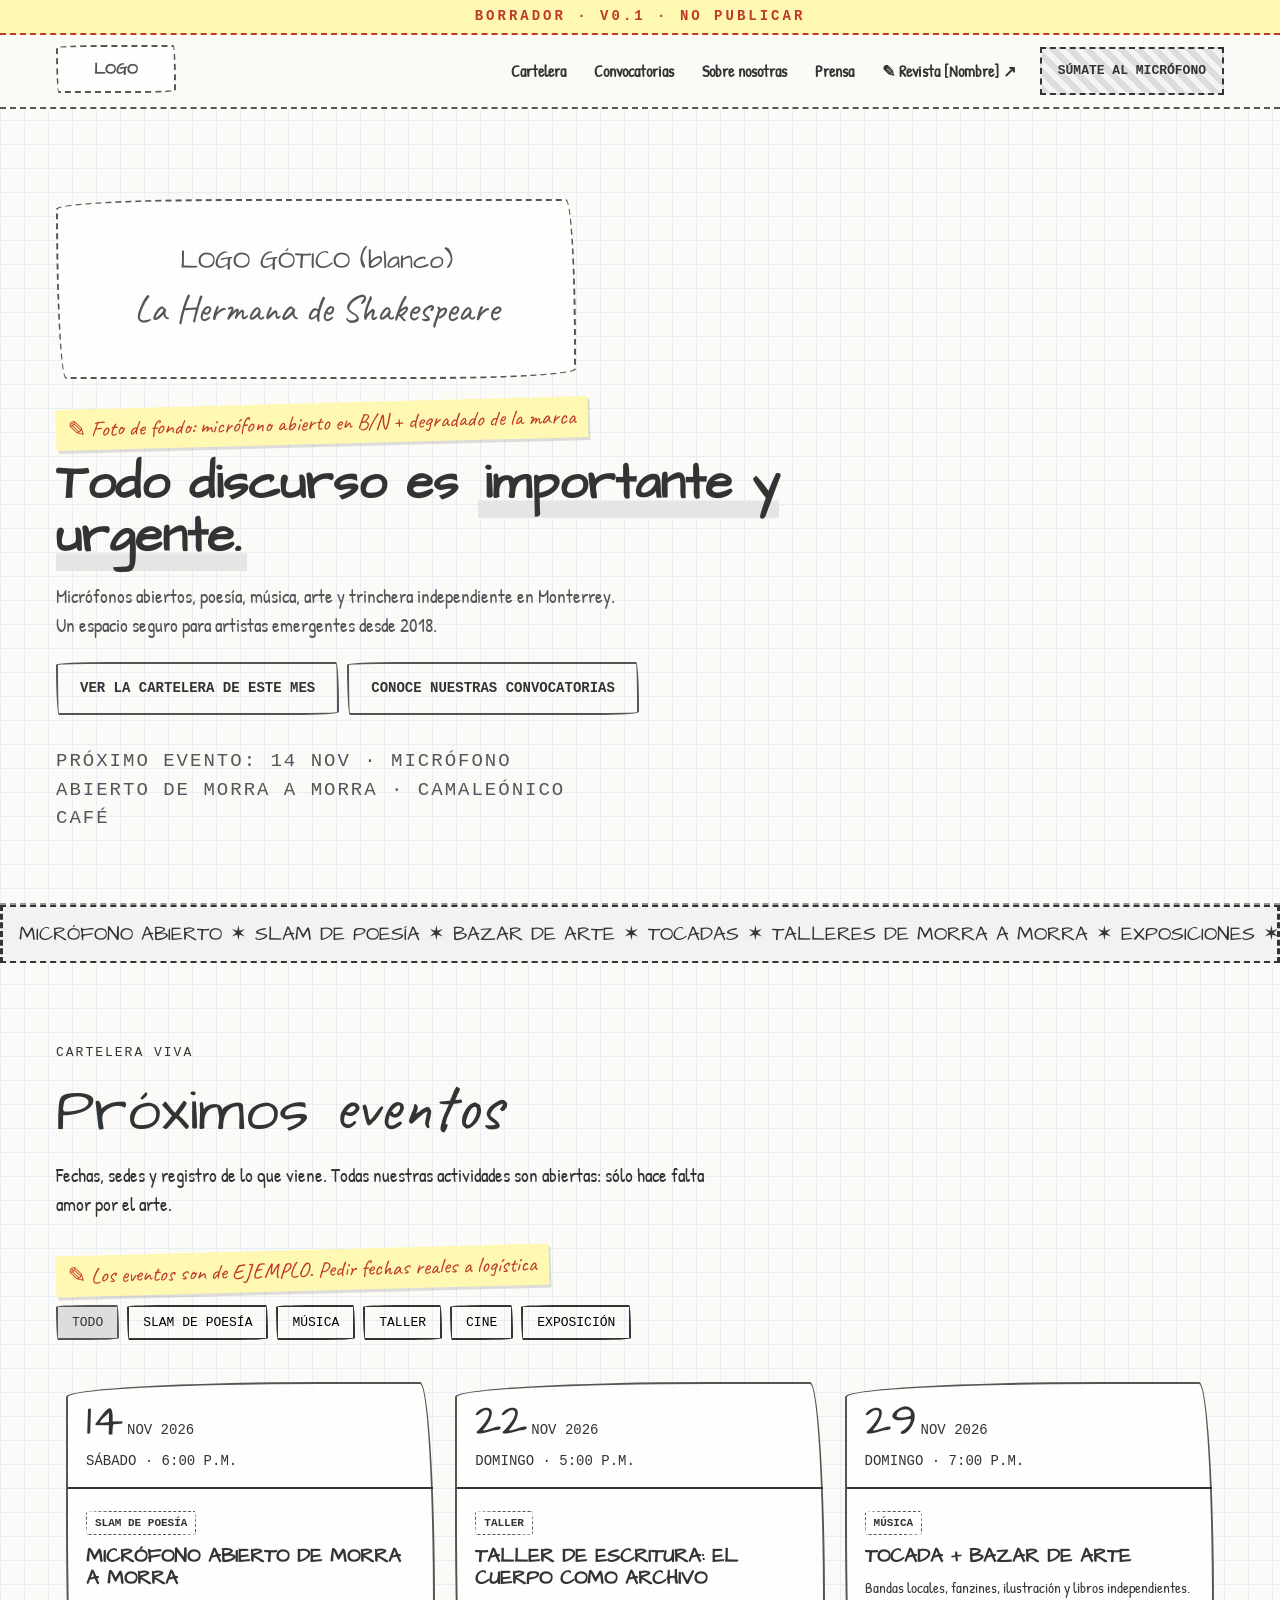
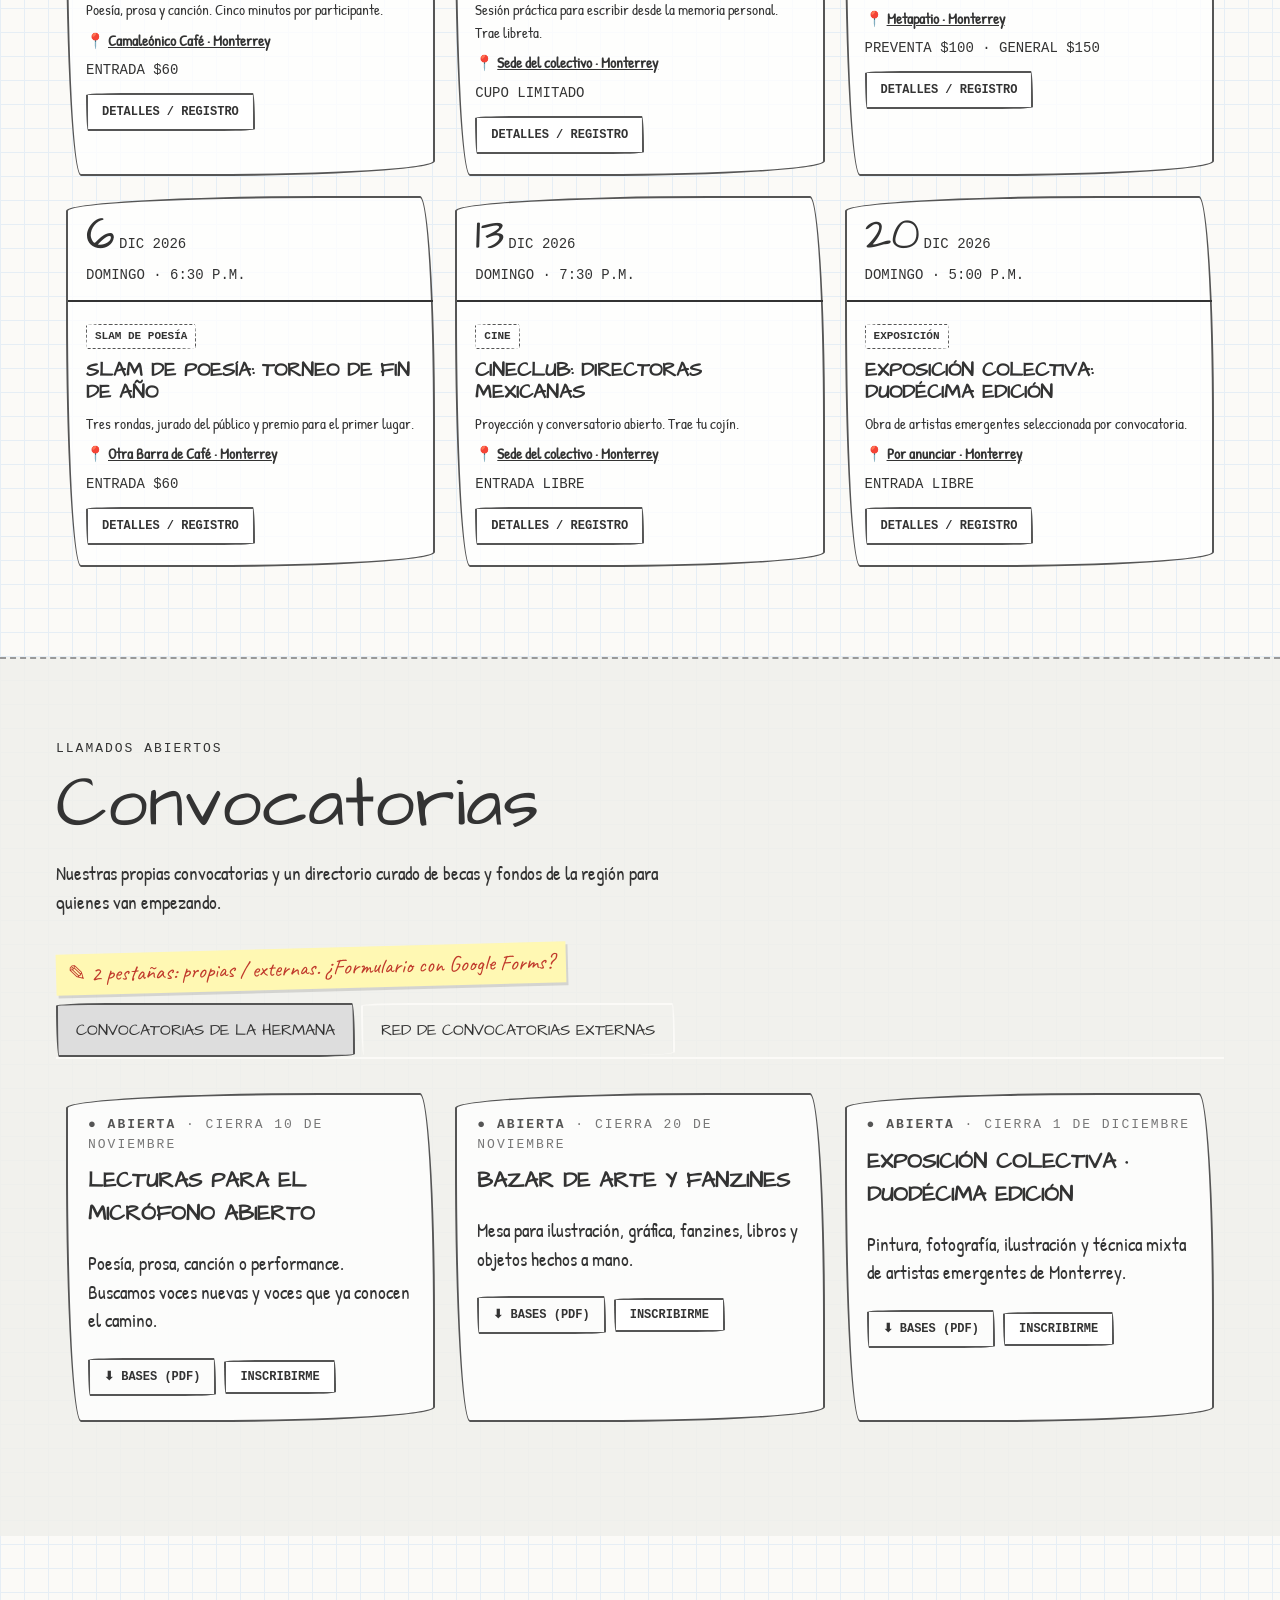
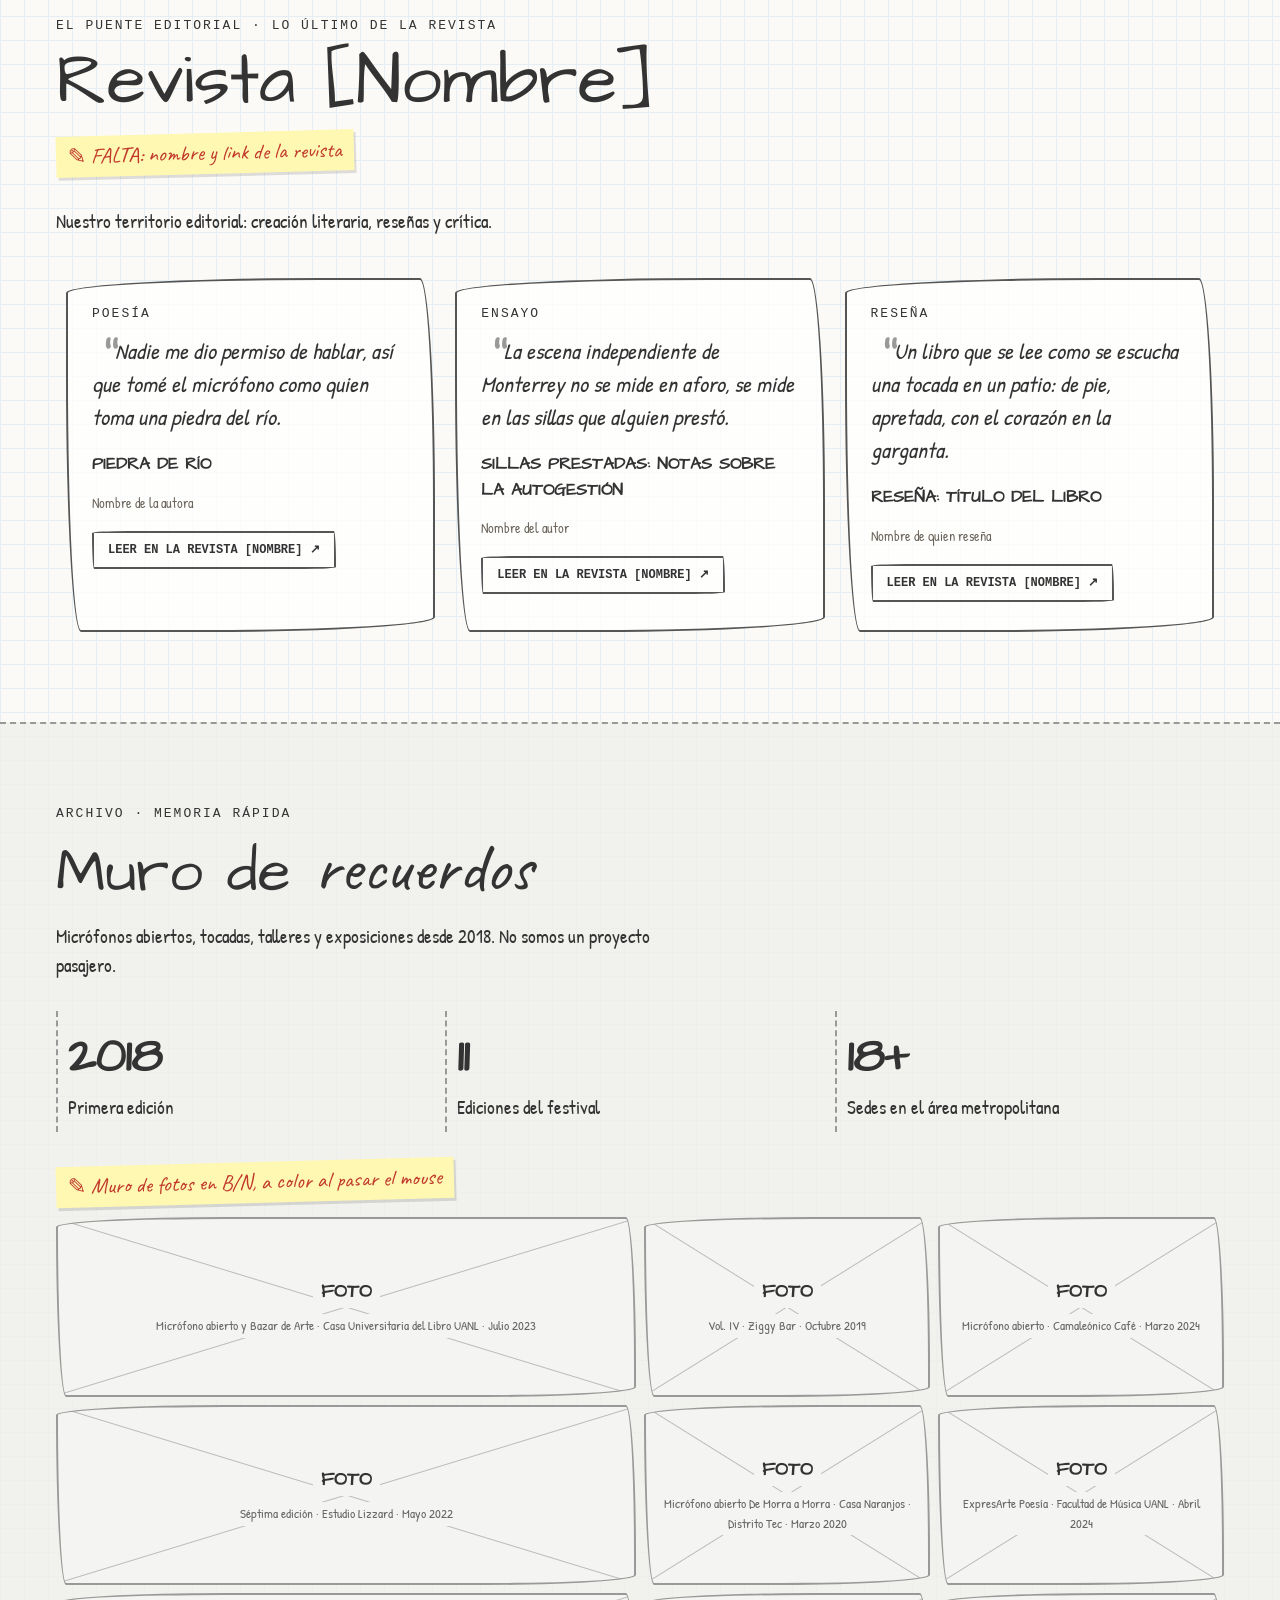
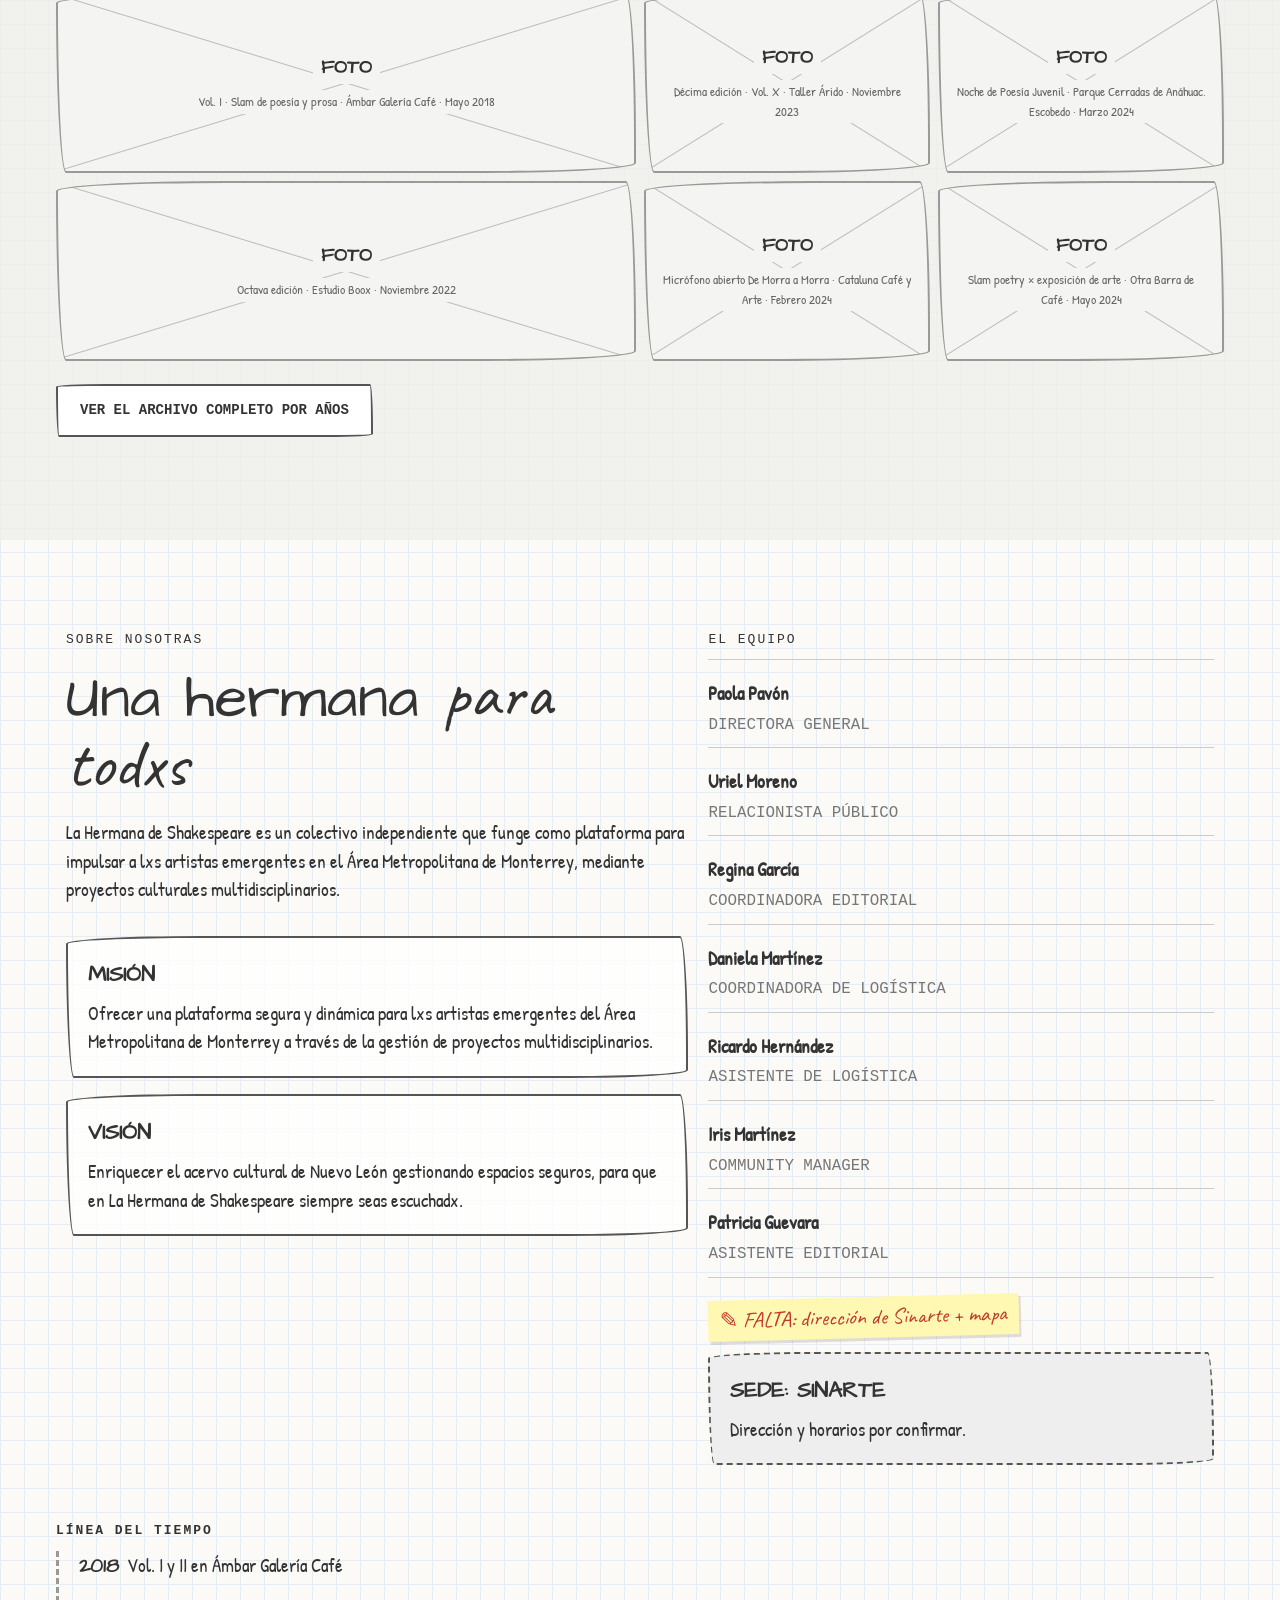
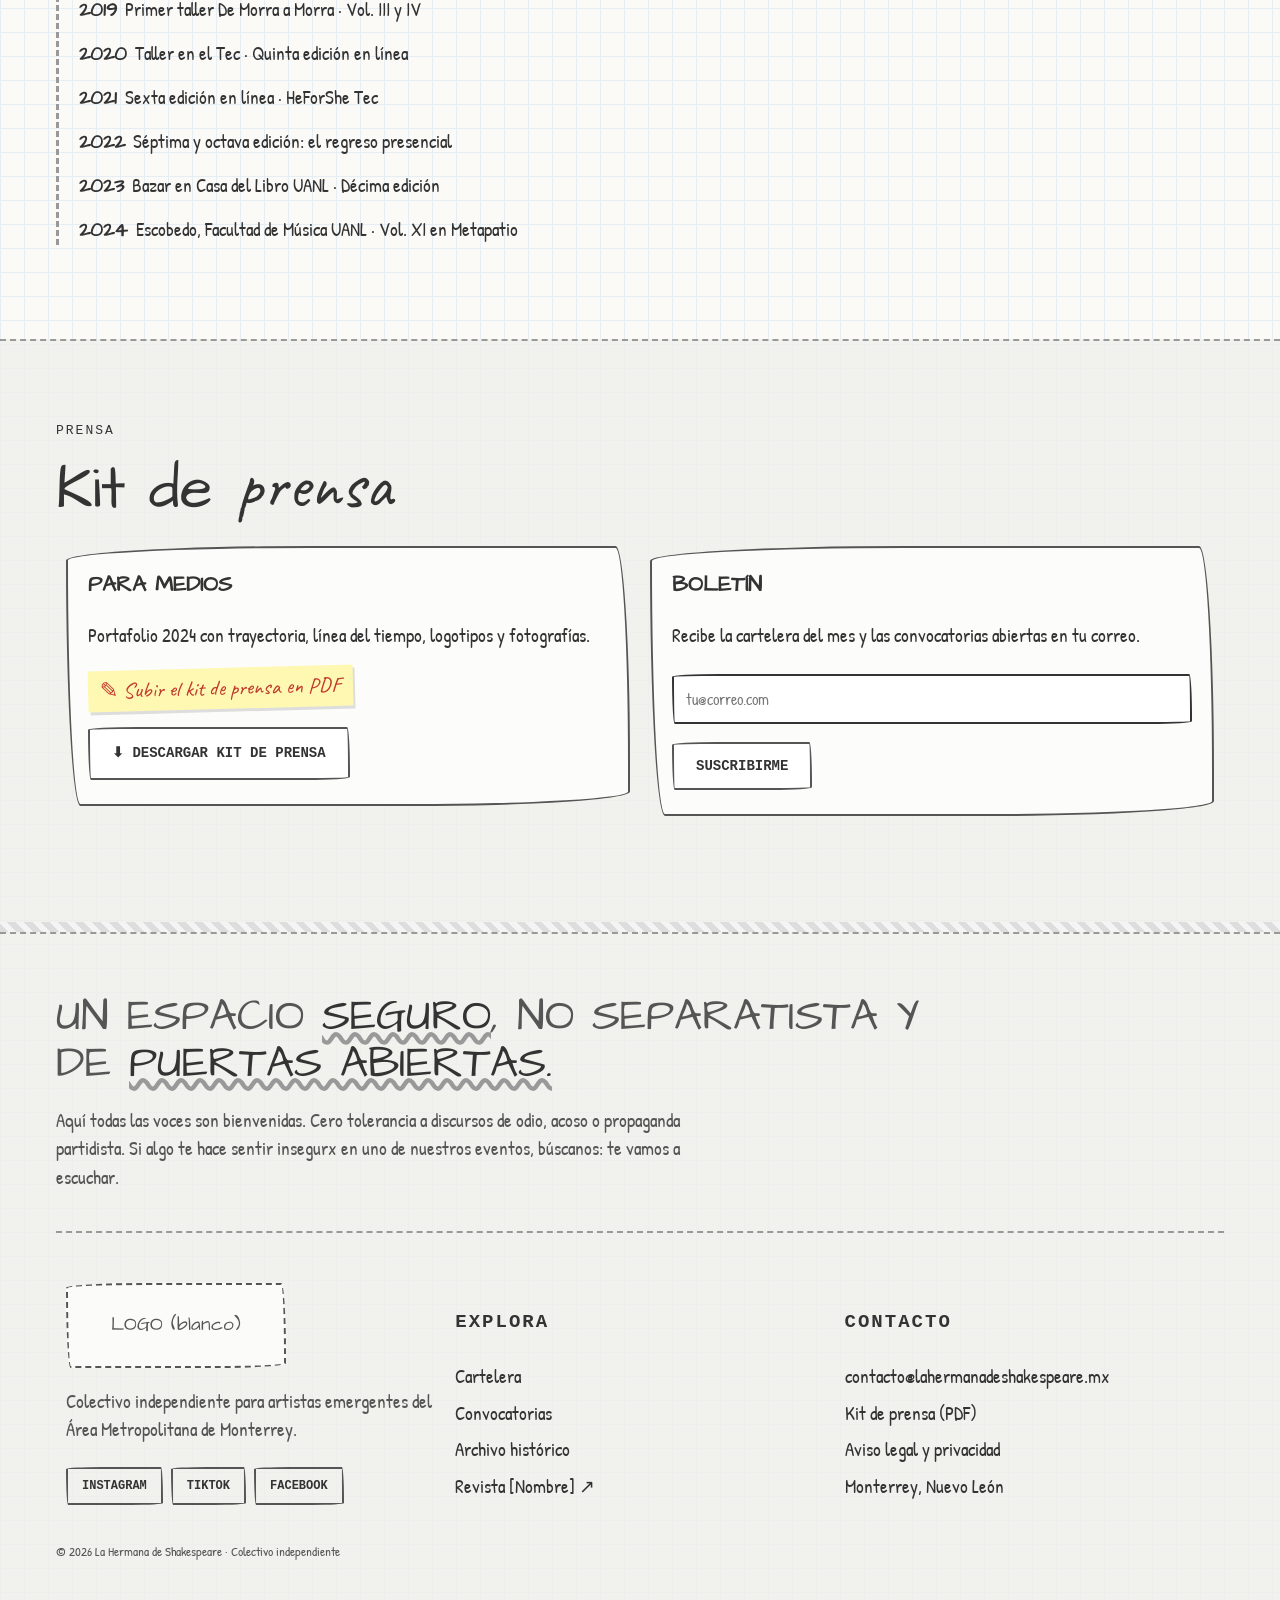
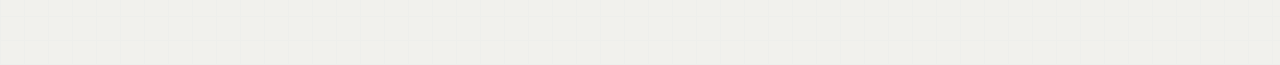
==== index.html @ ea5c34c9 "Agrega versión borrador del sitio Misma estructura que lhds-2 con aspecto de boceto: letra a mano, c" ====
<!DOCTYPE html>
<html lang="es">
<head>
<meta charset="UTF-8">
<meta name="viewport" content="width=device-width, initial-scale=1">
<title>La Hermana de Shakespeare · Colectivo independiente en Monterrey</title>
<meta name="description" content="Colectivo independiente que impulsa a artistas emergentes del Área Metropolitana de Monterrey desde 2018.">
<link rel="icon" href="img/favicon.svg" type="image/svg+xml">
<link rel="preconnect" href="https://fonts.googleapis.com">
<link rel="preconnect" href="https://fonts.gstatic.com" crossorigin>
<link href="https://fonts.googleapis.com/css2?family=Architects+Daughter&family=Caveat:wght@500;700&family=Patrick+Hand&display=swap" rel="stylesheet">
<link rel="stylesheet" href="css/borrador.css">
</head>
<body>
<div class="sello-borrador">BORRADOR · v0.1 · no publicar</div>

<!-- Menú (W3Schools How To: Responsive Top Navigation) -->
<div class="topnav" id="myTopnav">
  <div class="contenedor">
    <a href="index.html" class="logo"><div class="logo-box nav">LOGO</div></a>
    <div class="derecha">
      <a href="#cartelera">Cartelera</a>
      <a href="#convocatorias">Convocatorias</a>
      <a href="#nosotras">Sobre nosotras</a>
      <a href="#prensa">Prensa</a>
      <a href="https://revista.example.com" target="_blank" title="Abre el sitio de la revista">&#9998; Revista [Nombre] &#8599;</a>
      <a href="#convocatorias" class="cta degradado">Súmate al micrófono</a>
    </div>
    <a href="javascript:void(0);" class="icon" onclick="abrirMenu()">&#9776; Menú</a>
  </div>
</div>

<!-- Portada (W3Schools How To: Hero Image) -->
<div class="hero-image">
  <div class="contenedor">
    <div class="logo-box grande">LOGO GÓTICO (blanco)<br><span>La Hermana de Shakespeare</span></div>
    <div class="nota">Foto de fondo: micrófono abierto en B/N + degradado de la marca</div>
    <h1>Todo discurso es <span>importante y urgente.</span></h1>
    <p>Micrófonos abiertos, poesía, música, arte y trinchera independiente en Monterrey. Un espacio seguro para artistas emergentes desde 2018.</p>
    <a href="#cartelera" class="boton boton-claro">Ver la cartelera de este mes</a>
    <a href="#convocatorias" class="boton boton-borde">Conoce nuestras convocatorias</a>
    <p class="etiqueta" style="margin-top:28px;color:#ffd23f">Próximo evento: 14 nov · Micrófono abierto De Morra a Morra · Camaleónico Café</p>
  </div>
</div>
<div class="cinta"><span>Micrófono abierto ✶ Slam de poesía ✶ Bazar de arte ✶ Tocadas ✶ Talleres De Morra a Morra ✶ Exposiciones ✶ Fanzines ✶</span></div>

<!-- Cartelera (W3Schools How To: Filter Elements + Column Cards) -->
<!-- [EJEMPLO] Cambiar por los eventos reales -->
<div class="seccion" id="cartelera">
  <div class="contenedor">
    <p class="etiqueta">Cartelera viva</p>
    <h2 class="titulo">Próximos <span class="gotica">eventos</span></h2>
    <p class="intro">Fechas, sedes y registro de lo que viene. Todas nuestras actividades son abiertas: sólo hace falta amor por el arte.</p>
    <div class="nota">Los eventos son de EJEMPLO. Pedir fechas reales a logística</div>
    <div id="myBtnContainer" class="filtros">
      <button class="btn-filtro active" onclick="filterSelection('all')">Todo</button>
      <button class="btn-filtro" onclick="filterSelection('slam')">Slam de poesía</button>
      <button class="btn-filtro" onclick="filterSelection('musica')">Música</button>
      <button class="btn-filtro" onclick="filterSelection('taller')">Taller</button>
      <button class="btn-filtro" onclick="filterSelection('cine')">Cine</button>
      <button class="btn-filtro" onclick="filterSelection('expo')">Exposición</button>
    </div>
    <div class="row">
      <div class="column filterDiv slam">
        <div class="card">
          <div class="fecha"><span class="dia">14</span> <span class="mes">nov 2026</span><br><span class="mes">Sábado · 6:00 p.m.</span></div>
          <div class="info">
            <span class="label slam">Slam de poesía</span>
            <h3>Micrófono abierto De Morra a Morra</h3>
            <p>Poesía, prosa y canción. Cinco minutos por participante.</p>
            <p><b>&#128205; <a href="https://maps.google.com/?q=Camaleónico+Café+Monterrey" target="_blank">Camaleónico Café · Monterrey</a></b></p>
            <p class="mes">Entrada $60</p>
            <a href="#convocatorias" class="boton boton-chico">Detalles / Registro</a>
          </div>
        </div>
      </div>
      <div class="column filterDiv taller">
        <div class="card">
          <div class="fecha"><span class="dia">22</span> <span class="mes">nov 2026</span><br><span class="mes">Domingo · 5:00 p.m.</span></div>
          <div class="info">
            <span class="label taller">Taller</span>
            <h3>Taller de escritura: el cuerpo como archivo</h3>
            <p>Sesión práctica para escribir desde la memoria personal. Trae libreta.</p>
            <p><b>&#128205; <a href="https://maps.google.com/?q=Sede+del+colectivo+Monterrey" target="_blank">Sede del colectivo · Monterrey</a></b></p>
            <p class="mes">Cupo limitado</p>
            <a href="#convocatorias" class="boton boton-chico">Detalles / Registro</a>
          </div>
        </div>
      </div>
      <div class="column filterDiv musica">
        <div class="card">
          <div class="fecha"><span class="dia">29</span> <span class="mes">nov 2026</span><br><span class="mes">Domingo · 7:00 p.m.</span></div>
          <div class="info">
            <span class="label musica">Música</span>
            <h3>Tocada + bazar de arte</h3>
            <p>Bandas locales, fanzines, ilustración y libros independientes.</p>
            <p><b>&#128205; <a href="https://maps.google.com/?q=Metapatio+Monterrey" target="_blank">Metapatio · Monterrey</a></b></p>
            <p class="mes">Preventa $100 · General $150</p>
            <a href="#convocatorias" class="boton boton-chico">Detalles / Registro</a>
          </div>
        </div>
      </div>
      <div class="column filterDiv slam">
        <div class="card">
          <div class="fecha"><span class="dia">6</span> <span class="mes">dic 2026</span><br><span class="mes">Domingo · 6:30 p.m.</span></div>
          <div class="info">
            <span class="label slam">Slam de poesía</span>
            <h3>Slam de poesía: torneo de fin de año</h3>
            <p>Tres rondas, jurado del público y premio para el primer lugar.</p>
            <p><b>&#128205; <a href="https://maps.google.com/?q=Otra+Barra+de+Café+Monterrey" target="_blank">Otra Barra de Café · Monterrey</a></b></p>
            <p class="mes">Entrada $60</p>
            <a href="#convocatorias" class="boton boton-chico">Detalles / Registro</a>
          </div>
        </div>
      </div>
      <div class="column filterDiv cine">
        <div class="card">
          <div class="fecha"><span class="dia">13</span> <span class="mes">dic 2026</span><br><span class="mes">Domingo · 7:30 p.m.</span></div>
          <div class="info">
            <span class="label cine">Cine</span>
            <h3>Cineclub: directoras mexicanas</h3>
            <p>Proyección y conversatorio abierto. Trae tu cojín.</p>
            <p><b>&#128205; <a href="https://maps.google.com/?q=Sede+del+colectivo+Monterrey" target="_blank">Sede del colectivo · Monterrey</a></b></p>
            <p class="mes">Entrada libre</p>
            <a href="#convocatorias" class="boton boton-chico">Detalles / Registro</a>
          </div>
        </div>
      </div>
      <div class="column filterDiv expo">
        <div class="card">
          <div class="fecha"><span class="dia">20</span> <span class="mes">dic 2026</span><br><span class="mes">Domingo · 5:00 p.m.</span></div>
          <div class="info">
            <span class="label expo">Exposición</span>
            <h3>Exposición colectiva: Duodécima edición</h3>
            <p>Obra de artistas emergentes seleccionada por convocatoria.</p>
            <p><b>&#128205; <a href="https://maps.google.com/?q=Por+anunciar+Monterrey" target="_blank">Por anunciar · Monterrey</a></b></p>
            <p class="mes">Entrada libre</p>
            <a href="#convocatorias" class="boton boton-chico">Detalles / Registro</a>
          </div>
        </div>
      </div>
    </div>
  </div>
</div>

<!-- Convocatorias (W3Schools How To: Tabs) -->
<div class="seccion oscura" id="convocatorias">
  <div class="contenedor">
    <p class="etiqueta">Llamados abiertos</p>
    <h2 class="titulo gotica">Convocatorias</h2>
    <p class="intro">Nuestras propias convocatorias y un directorio curado de becas y fondos de la región para quienes van empezando.</p>
    <div class="nota">2 pestañas: propias / externas. ¿Formulario con Google Forms?</div>
    <div class="tab">
      <button class="tablinks" onclick="openTab(event, 'propias')" id="defaultOpen">Convocatorias de La Hermana</button>
      <button class="tablinks" onclick="openTab(event, 'externas')">Red de convocatorias externas</button>
    </div>
    <div id="propias" class="tabcontent">
      <div class="row">
        <div class="column">
          <div class="convocatoria">
            <p class="etiqueta"><span class="abierta">&#9679; Abierta</span> · Cierra 10 de noviembre</p>
            <h3>Lecturas para el micrófono abierto</h3>
            <p>Poesía, prosa, canción o performance. Buscamos voces nuevas y voces que ya conocen el camino.</p>
            <a href="docs/bases-microfono-abierto.pdf" class="boton boton-borde boton-chico" download>&#11015; Bases (PDF)</a>
            <button class="boton boton-chico" onclick="abrirFormulario('Lecturas para el micrófono abierto')">Inscribirme</button>
          </div>
        </div>
        <div class="column">
          <div class="convocatoria">
            <p class="etiqueta"><span class="abierta">&#9679; Abierta</span> · Cierra 20 de noviembre</p>
            <h3>Bazar de arte y fanzines</h3>
            <p>Mesa para ilustración, gráfica, fanzines, libros y objetos hechos a mano.</p>
            <a href="docs/bases-bazar.pdf" class="boton boton-borde boton-chico" download>&#11015; Bases (PDF)</a>
            <button class="boton boton-chico" onclick="abrirFormulario('Bazar de arte y fanzines')">Inscribirme</button>
          </div>
        </div>
        <div class="column">
          <div class="convocatoria">
            <p class="etiqueta"><span class="abierta">&#9679; Abierta</span> · Cierra 1 de diciembre</p>
            <h3>Exposición colectiva · Duodécima edición</h3>
            <p>Pintura, fotografía, ilustración y técnica mixta de artistas emergentes de Monterrey.</p>
            <a href="docs/bases-exposicion.pdf" class="boton boton-borde boton-chico" download>&#11015; Bases (PDF)</a>
            <button class="boton boton-chico" onclick="abrirFormulario('Exposición colectiva · Duodécima edición')">Inscribirme</button>
          </div>
        </div>
      </div>
    </div>
    <div id="externas" class="tabcontent">
      <ul class="lista">
        <li><a href="https://conarte.org.mx/" target="_blank"><span class="etiqueta org">CONARTE · Nuevo León</span><h3>Convocatorias del Consejo para la Cultura y las Artes de Nuevo León &#8599;</h3><span style="color:#cfc9bd">Becas, estímulos y premios estatales para creadores de todas las disciplinas.</span></a></li>
        <li><a href="https://foncaenlinea.cultura.gob.mx/" target="_blank"><span class="etiqueta org">Secretaría de Cultura · SACPC</span><h3>Jóvenes Creadores y estímulos a la creación &#8599;</h3><span style="color:#cfc9bd">Programa federal de apoyos a la creación artística para personas de 18 a 34 años.</span></a></li>
        <li><a href="https://conarte.org.mx/" target="_blank"><span class="etiqueta org">PECDA Nuevo León</span><h3>Programa de Estímulo a la Creación y al Desarrollo Artístico &#8599;</h3><span style="color:#cfc9bd">Estímulos para creadores con emisión anual en el estado.</span></a></li>
        <li><a href="https://www.uanl.mx/" target="_blank"><span class="etiqueta org">UANL · Difusión cultural</span><h3>Convocatorias culturales de la UANL &#8599;</h3><span style="color:#cfc9bd">Premios literarios, ferias y espacios de exhibición abiertos a la comunidad.</span></a></li>
      </ul>
      <p class="etiqueta" style="color:#a8a297;margin-top:16px">Consulta siempre las bases en el sitio oficial de cada institución.</p>
    </div>
  </div>
</div>

<!-- Puente editorial -->
<!-- [EJEMPLO] Cambiar por textos reales de la revista -->
<div class="seccion" id="revista">
  <div class="contenedor">
    <p class="etiqueta">El puente editorial · Lo último de la revista</p>
    <h2 class="titulo gotica">Revista [Nombre]</h2>
    <div class="nota">FALTA: nombre y link de la revista</div>
    <p class="intro">Nuestro territorio editorial: creación literaria, reseñas y crítica.</p>
    <div class="row">
        <div class="column">
          <div class="cita">
            <p class="etiqueta">Poesía</p>
            <blockquote>Nadie me dio permiso de hablar, así que tomé el micrófono como quien toma una piedra del río.</blockquote>
            <h3>Piedra de río</h3>
            <p style="color:#6b655c;font-size:14px">Nombre de la autora</p>
            <a href="https://revista.example.com" target="_blank" class="boton boton-borde boton-chico">Leer en la Revista [Nombre] &#8599;</a>
          </div>
        </div>
        <div class="column">
          <div class="cita">
            <p class="etiqueta">Ensayo</p>
            <blockquote>La escena independiente de Monterrey no se mide en aforo, se mide en las sillas que alguien prestó.</blockquote>
            <h3>Sillas prestadas: notas sobre la autogestión</h3>
            <p style="color:#6b655c;font-size:14px">Nombre del autor</p>
            <a href="https://revista.example.com" target="_blank" class="boton boton-borde boton-chico">Leer en la Revista [Nombre] &#8599;</a>
          </div>
        </div>
        <div class="column">
          <div class="cita">
            <p class="etiqueta">Reseña</p>
            <blockquote>Un libro que se lee como se escucha una tocada en un patio: de pie, apretada, con el corazón en la garganta.</blockquote>
            <h3>Reseña: título del libro</h3>
            <p style="color:#6b655c;font-size:14px">Nombre de quien reseña</p>
            <a href="https://revista.example.com" target="_blank" class="boton boton-borde boton-chico">Leer en la Revista [Nombre] &#8599;</a>
          </div>
        </div>
    </div>
  </div>
</div>

<!-- Archivo (W3Schools How To: Image Grid + Modal Images) -->
<div class="seccion beige" id="archivo">
  <div class="contenedor">
    <p class="etiqueta">Archivo · memoria rápida</p>
    <h2 class="titulo">Muro de <span class="gotica">recuerdos</span></h2>
    <p class="intro">Micrófonos abiertos, tocadas, talleres y exposiciones desde 2018. No somos un proyecto pasajero.</p>
    <div class="row cifras" style="margin-bottom:30px">
      <div class="column"><b>2018</b>Primera edición</div>
      <div class="column"><b>11</b>Ediciones del festival</div>
      <div class="column"><b>18+</b>Sedes en el área metropolitana</div>
    </div>
    <div class="nota">Muro de fotos en B/N, a color al pasar el mouse</div>
    <div class="galeria">
      <div class="foto ancha"><b>FOTO</b><small>Micrófono abierto y Bazar de Arte · Casa Universitaria del Libro UANL · Julio 2023</small></div>
      <div class="foto "><b>FOTO</b><small>Vol. IV · Ziggy Bar · Octubre 2019</small></div>
      <div class="foto "><b>FOTO</b><small>Micrófono abierto · Camaleónico Café · Marzo 2024</small></div>
      <div class="foto ancha"><b>FOTO</b><small>Séptima edición · Estudio Lizzard · Mayo 2022</small></div>
      <div class="foto "><b>FOTO</b><small>Micrófono abierto De Morra a Morra · Casa Naranjos · Distrito Tec · Marzo 2020</small></div>
      <div class="foto "><b>FOTO</b><small>ExpresArte Poesía · Facultad de Música UANL · Abril 2024</small></div>
      <div class="foto ancha"><b>FOTO</b><small>Vol. I · Slam de poesía y prosa · Ámbar Galería Café · Mayo 2018</small></div>
      <div class="foto "><b>FOTO</b><small>Décima edición · Vol. X · Taller Árido · Noviembre 2023</small></div>
      <div class="foto "><b>FOTO</b><small>Noche de Poesía Juvenil · Parque Cerradas de Anáhuac, Escobedo · Marzo 2024</small></div>
      <div class="foto ancha"><b>FOTO</b><small>Octava edición · Estudio Boox · Noviembre 2022</small></div>
      <div class="foto "><b>FOTO</b><small>Micrófono abierto De Morra a Morra · Cataluna Café y Arte · Febrero 2024</small></div>
      <div class="foto "><b>FOTO</b><small>Slam poetry × exposición de arte · Otra Barra de Café · Mayo 2024</small></div>
    </div>
    <p><a href="archivo.html" class="boton">Ver el archivo completo por años</a></p>
  </div>
</div>

<!-- Sobre nosotras -->
<div class="seccion" id="nosotras">
  <div class="contenedor">
    <div class="row">
      <div class="column col-55">
        <p class="etiqueta">Sobre nosotras</p>
        <h2 class="titulo">Una hermana <span class="gotica">para todxs</span></h2>
        <p class="intro">La Hermana de Shakespeare es un colectivo independiente que funge como plataforma para impulsar a lxs artistas emergentes en el Área Metropolitana de Monterrey, mediante proyectos culturales multidisciplinarios.</p>
        <div class="caja"><h3>Misión</h3>Ofrecer una plataforma segura y dinámica para lxs artistas emergentes del Área Metropolitana de Monterrey a través de la gestión de proyectos multidisciplinarios.</div>
        <div class="caja"><h3>Visión</h3>Enriquecer el acervo cultural de Nuevo León gestionando espacios seguros, para que en La Hermana de Shakespeare siempre seas escuchadx.</div>
      </div>
      <div class="column col-45 equipo">
        <p class="etiqueta">El equipo</p>
        <p><b>Paola Pavón</b><br><small>Directora general</small></p>
        <p><b>Uriel Moreno</b><br><small>Relacionista público</small></p>
        <p><b>Regina García</b><br><small>Coordinadora editorial</small></p>
        <p><b>Daniela Martínez</b><br><small>Coordinadora de logística</small></p>
        <p><b>Ricardo Hernández</b><br><small>Asistente de logística</small></p>
        <p><b>Iris Martínez</b><br><small>Community manager</small></p>
        <p><b>Patricia Guevara</b><br><small>Asistente editorial</small></p>
        <div class="nota">FALTA: dirección de Sinarte + mapa</div>
        <div class="caja oscura"><h3>Sede: Sinarte</h3>Dirección y horarios por confirmar.</div>
      </div>
    </div>
    <h3 class="etiqueta" style="margin-top:30px">Línea del tiempo</h3>
    <div class="linea">
      <p><b>2018</b>Vol. I y II en Ámbar Galería Café</p>
      <p><b>2019</b>Primer taller De Morra a Morra · Vol. III y IV</p>
      <p><b>2020</b>Taller en el Tec · Quinta edición en línea</p>
      <p><b>2021</b>Sexta edición en línea · HeForShe Tec</p>
      <p><b>2022</b>Séptima y octava edición: el regreso presencial</p>
      <p><b>2023</b>Bazar en Casa del Libro UANL · Décima edición</p>
      <p><b>2024</b>Escobedo, Facultad de Música UANL · Vol. XI en Metapatio</p>
    </div>
  </div>
</div>

<!-- Prensa -->
<div class="seccion beige" id="prensa">
  <div class="contenedor">
    <p class="etiqueta">Prensa</p>
    <h2 class="titulo">Kit de <span class="gotica">prensa</span></h2>
    <div class="row">
      <div class="column col-50">
        <div class="caja">
          <h3>Para medios</h3>
          <p>Portafolio 2024 con trayectoria, línea del tiempo, logotipos y fotografías.</p>
          <div class="nota">Subir el kit de prensa en PDF</div>
          <a href="#" class="boton">&#11015; Descargar kit de prensa</a>
        </div>
      </div>
      <div class="column col-50">
        <div class="caja">
          <h3>Boletín</h3>
          <p>Recibe la cartelera del mes y las convocatorias abiertas en tu correo.</p>
          <form onsubmit="event.preventDefault(); this.innerHTML='<b>¡Gracias! Te escribiremos pronto.</b>';">
            <input type="email" placeholder="tu@correo.com" required>
            <button type="submit" class="boton">Suscribirme</button>
          </form>
        </div>
      </div>
    </div>
  </div>
</div>

<!-- Ventana de inscripción (W3Schools How To: Modal + Contact Form) -->
<div id="formModal" class="modal">
  <div class="modal-content">
    <span class="close" onclick="cerrarModal('formModal')">&times;</span>
    <h3 class="titulo" style="font-size:26px">Inscripción</h3>
    <form id="formulario" onsubmit="enviarFormulario(event)">
      <label for="campoConvocatoria">Convocatoria</label>
      <input type="text" id="campoConvocatoria" name="convocatoria" readonly>
      <label for="nombre">Nombre o nombre artístico</label>
      <input type="text" id="nombre" name="nombre" required>
      <label for="correo">Correo</label>
      <input type="email" id="correo" name="correo" required>
      <label for="disciplina">Disciplina</label>
      <select id="disciplina" name="disciplina">
        <option>Poesía</option><option>Prosa</option><option>Música</option>
        <option>Artes visuales</option><option>Performance</option><option>Otra</option>
      </select>
      <label for="propuesta">Cuéntanos sobre tu propuesta</label>
      <textarea id="propuesta" name="propuesta" rows="4" required></textarea>
      <button type="submit" class="boton degradado" style="color:#0e0d0c">Enviar inscripción</button>
    </form>
    <div id="gracias" style="display:none">
      <p class="gotica" style="font-size:40px;margin:0">¡Gracias!</p>
      <p>Recibimos tu inscripción. Te escribiremos al correo que nos dejaste.</p>
    </div>
  </div>
</div>

<a href="#cartelera" id="botonFlotante" class="degradado">&#127908; Próximo evento</a>

<!-- Pie de página -->
<div class="degradado" style="height:10px"></div>
<footer class="footer">
  <div class="contenedor">
    <p class="manifiesto">Un espacio <span class="texto-degradado">seguro</span>, no separatista y de <span class="texto-degradado">puertas abiertas.</span></p>
    <p style="max-width:650px;color:#b9b3a7">Aquí todas las voces son bienvenidas. Cero tolerancia a discursos de odio, acoso o propaganda partidista. Si algo te hace sentir insegurx en uno de nuestros eventos, búscanos: te vamos a escuchar.</p>
    <hr style="border-color:#333;margin:40px 0">
    <div class="row">
      <div class="column">
        <div class="logo-box chico">LOGO (blanco)</div>
        <p style="color:#b9b3a7">Colectivo independiente para artistas emergentes del Área Metropolitana de Monterrey.</p>
        <!-- [POR CONFIRMAR] enlaces de redes sociales -->
        <a class="boton boton-borde boton-chico" href="https://www.instagram.com/" target="_blank">Instagram</a>
        <a class="boton boton-borde boton-chico" href="https://www.tiktok.com/" target="_blank">TikTok</a>
        <a class="boton boton-borde boton-chico" href="https://www.facebook.com/" target="_blank">Facebook</a>
      </div>
      <div class="column">
        <h4>Explora</h4>
        <ul>
          <li><a href="index.html#cartelera">Cartelera</a></li>
          <li><a href="index.html#convocatorias">Convocatorias</a></li>
          <li><a href="archivo.html">Archivo histórico</a></li>
          <li><a href="https://revista.example.com" target="_blank">Revista [Nombre] &#8599;</a></li>
        </ul>
      </div>
      <div class="column">
        <h4>Contacto</h4>
        <ul>
          <!-- [POR CONFIRMAR] correo del colectivo -->
          <li><a href="mailto:contacto@lahermanadeshakespeare.mx">contacto@lahermanadeshakespeare.mx</a></li>
          <li><a href="#">Kit de prensa (PDF)</a></li>
          <li><a href="aviso-legal.html">Aviso legal y privacidad</a></li>
          <li>Monterrey, Nuevo León</li>
        </ul>
      </div>
    </div>
    <p style="color:#8f897e;font-size:13px">© 2026 La Hermana de Shakespeare · Colectivo independiente</p>
  </div>
</footer>


<script src="js/script.js"></script>
</body>
</html>
---- css/borrador.css ----
/* =====================================================
   La Hermana de Shakespeare - estilos (VERSIÓN BORRADOR)
   Misma estructura que lhds-2; al final del archivo está
   la capa de "boceto" que lo hace ver como borrador.
   Basado en ejemplos de W3Schools (CSS Tutorial y "How To").
   Cada bloque dice de qué ejemplo viene.
   ===================================================== */

/* ---------- Básicos (W3Schools: CSS Box Sizing, CSS Fonts) ---------- */
* {
  box-sizing: border-box;
}

body {
  margin: 0;
  font-family: "Patrick Hand", "Comic Sans MS", cursive;
  font-size: 17px;
  line-height: 1.5;
  background-color: #fbfaf7;
  color: #333;
}

img {
  max-width: 100%;
}

a {
  color: inherit;
}

.contenedor {
  max-width: 1200px;
  margin: auto;
  padding: 0 16px;
}

.seccion {
  padding: 80px 0;
}

.oscura {
  background-color: #333;
  color: #fbfaf7;
}

.beige {
  background-color: #f0efeb;
}

/* Tipografías */
.gotica {
  font-family: "Architects Daughter", "Comic Sans MS", cursive;
  font-weight: normal;
  text-transform: none;
}

.etiqueta {
  font-family: "Courier New", monospace;
  font-size: 13px;
  text-transform: uppercase;
  letter-spacing: 2px;
  margin: 0 0 10px 0;
}

h2.titulo {
  font-family: "Architects Daughter", "Comic Sans MS", cursive;
  font-size: 60px;
  line-height: 1;
  text-transform: uppercase;
  margin: 0 0 16px 0;
}

.intro {
  font-size: 19px;
  max-width: 650px;
  margin-bottom: 32px;
}

/* Degradado de la marca (W3Schools: CSS Gradients) */
.degradado {
  background-image: repeating-linear-gradient(45deg, #ddd 0 6px, #f4f4f4 6px 12px);
}

.texto-degradado {
  background-image: repeating-linear-gradient(45deg, #ddd 0 6px, #f4f4f4 6px 12px);
  -webkit-background-clip: text;
  background-clip: text;
  color: transparent;
}

/* ---------- Botones (W3Schools: CSS Buttons) ---------- */
.boton {
  display: inline-block;
  background-color: #333;
  color: #fbfaf7;
  border: 2px solid #333;
  padding: 14px 22px;
  font-family: "Courier New", monospace;
  font-size: 14px;
  font-weight: bold;
  text-transform: uppercase;
  text-decoration: none;
  cursor: pointer;
  margin: 4px 4px 4px 0;
}

.boton:hover {
  background-color: #999;
  border-color: #999;
  color: white;
}

.boton-claro {
  background-color: #fbfaf7;
  color: #333;
  border-color: #fbfaf7;
}

.boton-borde {
  background-color: transparent;
  color: inherit;
  border-color: currentColor;
}

.boton-chico {
  padding: 8px 14px;
  font-size: 12px;
}

/* ---------- Menú (W3Schools How To: Responsive Top Navigation + Sticky) ---------- */
.topnav {
  position: sticky;
  top: 0;
  z-index: 10;
  background-color: #fbfaf7;
  border-bottom: 2px solid #333;
  overflow: hidden;
}

.topnav a {
  float: left;
  display: block;
  padding: 24px 14px;
  text-decoration: none;
  font-weight: bold;
  font-size: 16px;
}

.topnav a:hover {
  background-color: #333;
  color: #fbfaf7;
}

.topnav a.logo {
  padding: 10px 16px 10px 0;
}

.topnav a.logo:hover {
  background-color: transparent;
}

.topnav a.logo img {
  height: 50px;
  display: block;
}

.topnav .derecha {
  float: right;
}

.topnav a.cta {
  margin: 12px 0 12px 10px;
  padding: 12px 16px;
  font-family: "Courier New", monospace;
  font-size: 13px;
  text-transform: uppercase;
  border: 2px solid #333;
}

.topnav a.icon {
  display: none;
}

@media screen and (max-width: 900px) {
  .topnav a:not(.logo) {
    display: none;
  }
  .topnav a.icon {
    float: right;
    display: block;
  }
  .topnav.responsive a {
    float: none;
    display: block;
    text-align: left;
  }
  .topnav.responsive a.icon {
    position: absolute;
    right: 16px;
    top: 0;
  }
  .topnav.responsive a.cta {
    margin: 10px 0 16px 0;
  }
  .topnav.responsive .derecha {
    float: none;
  }
}

/* ---------- Portada (W3Schools How To: Hero Image) ---------- */
.hero-image {
  background-image:
    linear-gradient(rgba(122, 44, 240, 0.75), rgba(236, 31, 140, 0.55), rgba(14, 13, 12, 0.95)),
    url("../img/archivo/2023-07-casa-del-libro-05.jpg");
  background-size: cover;
  background-position: center;
  color: white;
  padding: 90px 0 60px 0;
}

.hero-image .logo-grande {
  width: 600px;
  max-width: 85%;
  display: block;
  margin-bottom: 24px;
}

.hero-image h1 {
  font-family: "Architects Daughter", "Comic Sans MS", cursive;
  font-size: 50px;
  line-height: 1.05;
  text-transform: uppercase;
  max-width: 750px;
  margin: 0 0 16px 0;
}

.hero-image h1 span {
  background-color: #ddd;
  color: #333;
  padding: 0 6px;
}

.hero-image p {
  font-size: 19px;
  max-width: 560px;
}

/* Cinta en movimiento (W3Schools: CSS Animations) */
.cinta {
  background-color: #ddd;
  border-top: 2px solid #333;
  border-bottom: 2px solid #333;
  overflow: hidden;
  white-space: nowrap;
  font-family: "Architects Daughter", "Comic Sans MS", cursive;
  font-size: 20px;
  text-transform: uppercase;
  padding: 12px 0;
}

.cinta span {
  display: inline-block;
  padding-left: 100%;
  animation: mover 30s linear infinite;
}

@keyframes mover {
  from { transform: translateX(0); }
  to { transform: translateX(-100%); }
}

/* ---------- Filtros (W3Schools How To: Filter Elements) ---------- */
.filtros {
  margin-bottom: 24px;
}

.btn-filtro {
  border: 2px solid #333;
  background-color: transparent;
  padding: 8px 14px;
  margin: 0 4px 8px 0;
  font-family: "Courier New", monospace;
  font-size: 13px;
  text-transform: uppercase;
  cursor: pointer;
}

.btn-filtro:hover,
.btn-filtro.active {
  background-color: #333;
  color: #fbfaf7;
}

.filterDiv {
  display: none;
}

.show {
  display: block;
}

/* ---------- Tarjetas de eventos (W3Schools How To: Responsive Column Cards) ---------- */
.row:after {
  content: "";
  display: table;
  clear: both;
}

.column {
  float: left;
  width: 33.33%;
  padding: 10px;
}

.card {
  background-color: white;
  border: 2px solid #333;
  height: 100%;
}

.card:hover {
  box-shadow: 6px 6px 0 #333;
}

.card .fecha {
  border-bottom: 2px solid #333;
  padding: 14px 18px;
}

.card .dia {
  font-family: "Architects Daughter", "Comic Sans MS", cursive;
  font-size: 46px;
  line-height: 1;
}

.card .mes {
  font-family: "Courier New", monospace;
  text-transform: uppercase;
  font-size: 14px;
}

.card .info {
  padding: 16px 18px;
}

.card h3 {
  font-family: "Architects Daughter", "Comic Sans MS", cursive;
  text-transform: uppercase;
  font-size: 20px;
  line-height: 1.1;
  margin: 10px 0;
}

.card p {
  font-size: 15px;
  margin: 8px 0;
}

/* Etiquetas de disciplina (W3Schools How To: Labels) */
.label {
  display: inline-block;
  padding: 3px 8px;
  font-family: "Courier New", monospace;
  font-size: 11px;
  font-weight: bold;
  text-transform: uppercase;
  border: 1px solid #333;
}

.label.slam { background-color: #999; color: white; }
.label.musica { background-color: #ddd; }
.label.taller { background-color: #777; color: white; }
.label.cine { background-color: #333; color: white; }
.label.expo { background-color: #bbb; }

@media screen and (max-width: 900px) {
  .column {
    width: 50%;
  }
}

@media screen and (max-width: 600px) {
  .column {
    width: 100%;
  }
  h2.titulo {
    font-size: 40px;
  }
  .hero-image h1 {
    font-size: 32px;
  }
  .seccion {
    padding: 56px 0;
  }
}

/* ---------- Pestañas (W3Schools How To: Tabs) ---------- */
.tab {
  overflow: hidden;
  border-bottom: 2px solid #fbfaf7;
}

.tab button {
  float: left;
  background-color: inherit;
  color: #fbfaf7;
  border: 2px solid #fbfaf7;
  border-bottom: none;
  margin-right: 6px;
  padding: 14px 18px;
  font-family: "Architects Daughter", "Comic Sans MS", cursive;
  font-size: 16px;
  text-transform: uppercase;
  cursor: pointer;
}

.tab button:hover,
.tab button.active {
  background-color: #fbfaf7;
  color: #333;
}

.tabcontent {
  display: none;
  padding: 24px 0;
}

.convocatoria {
  background-color: #fbfaf7;
  color: #333;
  border-top: 6px solid #999;
  padding: 20px;
  height: 100%;
}

.convocatoria h3 {
  font-family: "Architects Daughter", "Comic Sans MS", cursive;
  text-transform: uppercase;
  font-size: 22px;
  margin: 8px 0;
}

.abierta {
  color: #555;
  font-weight: bold;
}

/* Lista de convocatorias externas (W3Schools How To: List Group) */
ul.lista {
  list-style-type: none;
  padding: 0;
  margin: 0;
}

ul.lista li {
  border-bottom: 1px solid #555;
  padding: 18px 0;
}

ul.lista li a {
  text-decoration: none;
}

ul.lista li a:hover h3 {
  color: #ddd;
}

ul.lista h3 {
  font-family: "Architects Daughter", "Comic Sans MS", cursive;
  text-transform: uppercase;
  font-size: 20px;
  margin: 4px 0;
}

ul.lista .org {
  color: #ddd;
}

/* ---------- Ventana modal (W3Schools How To: Modal) ---------- */
.modal {
  display: none;
  position: fixed;
  z-index: 20;
  left: 0;
  top: 0;
  width: 100%;
  height: 100%;
  overflow: auto;
  background-color: rgba(0, 0, 0, 0.75);
  padding-top: 60px;
}

.modal-content {
  background-color: #fbfaf7;
  margin: auto;
  padding: 24px;
  border: 2px solid #333;
  width: 90%;
  max-width: 540px;
  box-shadow: 8px 8px 0 #999;
}

.close {
  float: right;
  font-size: 32px;
  font-weight: bold;
  line-height: 1;
  cursor: pointer;
}

.close:hover {
  color: #999;
}

/* Formulario (W3Schools How To: Contact Form) */
input[type=text],
input[type=email],
select,
textarea {
  width: 100%;
  padding: 12px;
  border: 2px solid #333;
  margin: 6px 0 14px 0;
  font-size: 16px;
  font-family: inherit;
  background-color: white;
}

label {
  font-family: "Courier New", monospace;
  font-size: 13px;
  text-transform: uppercase;
}

/* ---------- Revista (W3Schools How To: Blockquote / Testimonials) ---------- */
.cita {
  background-color: white;
  border: 2px solid #333;
  padding: 24px;
  height: 100%;
}

.cita blockquote {
  font-family: "Patrick Hand", "Comic Sans MS", cursive;
  font-style: italic;
  font-size: 22px;
  margin: 12px 0 18px 0;
}

.cita blockquote:before {
  content: "\201C";
  font-size: 60px;
  line-height: 0.1;
  vertical-align: -0.4em;
  margin-right: 4px;
  color: #999;
}

.cita h3 {
  font-family: "Architects Daughter", "Comic Sans MS", cursive;
  text-transform: uppercase;
  font-size: 17px;
  margin: 0;
}

/* ---------- Galería (W3Schools How To: Image Grid + Modal Images) ---------- */
.galeria {
  display: grid;
  grid-template-columns: repeat(4, 1fr);
  gap: 8px;
}

.galeria img {
  width: 100%;
  height: 180px;
  object-fit: cover;
  display: block;
  cursor: pointer;
  filter: grayscale(100%);
  transition: 0.3s;
}

.galeria img:hover {
  filter: none;
}

.galeria .ancha {
  grid-column: span 2;
}

@media screen and (max-width: 700px) {
  .galeria {
    grid-template-columns: repeat(2, 1fr);
  }
}

#imgModal {
  text-align: center;
}

#imgModal img {
  max-width: 92%;
  max-height: 80vh;
}

#imgModal .caption {
  color: white;
  padding: 12px;
  font-family: "Courier New", monospace;
}

#imgModal .close {
  color: white;
  position: absolute;
  top: 14px;
  right: 24px;
  font-size: 44px;
}

/* Cifras */
.cifras .column {
  border-left: 2px solid #333;
}

.cifras b {
  display: block;
  font-family: "Architects Daughter", "Comic Sans MS", cursive;
  font-size: 48px;
}

/* ---------- Sobre nosotras ---------- */
.caja {
  border: 2px solid #333;
  background-color: white;
  padding: 20px;
  margin-bottom: 16px;
}

.caja h3 {
  font-family: "Architects Daughter", "Comic Sans MS", cursive;
  text-transform: uppercase;
  margin: 0 0 8px 0;
}

.equipo p {
  border-bottom: 1px solid #ccc;
  padding-bottom: 10px;
}

.equipo small {
  font-family: "Courier New", monospace;
  text-transform: uppercase;
  color: #777;
}

/* Línea del tiempo (W3Schools How To: Timeline, versión simple) */
.linea {
  border-left: 4px solid #999;
  padding-left: 20px;
}

.linea p {
  margin: 0 0 14px 0;
}

.linea b {
  font-family: "Architects Daughter", "Comic Sans MS", cursive;
  font-size: 20px;
  margin-right: 8px;
}

/* ---------- Pie de página ---------- */
.footer {
  background-color: #333;
  color: #fbfaf7;
  padding: 60px 0 90px 0;
}

.footer .manifiesto {
  font-family: "Architects Daughter", "Comic Sans MS", cursive;
  font-size: 44px;
  line-height: 1.05;
  text-transform: uppercase;
  max-width: 900px;
  margin: 0 0 16px 0;
}

.footer h4 {
  color: #ddd;
  font-family: "Courier New", monospace;
  text-transform: uppercase;
  letter-spacing: 2px;
}

.footer ul {
  list-style-type: none;
  padding: 0;
}

.footer li {
  margin-bottom: 8px;
}

.footer a {
  text-decoration: none;
}

.footer a:hover {
  color: #ddd;
}

@media screen and (max-width: 600px) {
  .footer .manifiesto {
    font-size: 28px;
  }
}

/* Botón flotante (W3Schools How To: Scroll To Top Button) */
#botonFlotante {
  display: none;
  position: fixed;
  bottom: 20px;
  right: 20px;
  z-index: 15;
  border: 2px solid #333;
  color: #333;
  padding: 14px 18px;
  font-family: "Courier New", monospace;
  font-weight: bold;
  font-size: 13px;
  text-transform: uppercase;
  text-decoration: none;
  box-shadow: 4px 4px 0 #333;
}

/* ---------- Página del archivo ---------- */
.anios {
  position: sticky;
  top: 72px;
  z-index: 5;
  background-color: #fbfaf7;
  border-bottom: 2px solid #333;
  overflow-x: auto;
  white-space: nowrap;
}

.anios a {
  display: inline-block;
  padding: 12px 18px;
  font-family: "Architects Daughter", "Comic Sans MS", cursive;
  font-size: 20px;
  text-decoration: none;
  border-right: 2px solid #333;
}

.anios a:hover {
  background-color: #333;
  color: #fbfaf7;
}

.anio {
  font-family: "Architects Daughter", "Comic Sans MS", cursive;
  font-size: 110px;
  line-height: 1;
  margin: 50px 0 10px 0;
}

.evento-archivo {
  border-top: 1px solid #ccc;
  padding: 24px 0;
}

.evento-archivo h3 {
  font-family: "Architects Daughter", "Comic Sans MS", cursive;
  text-transform: uppercase;
  margin: 4px 0;
}

@media screen and (max-width: 600px) {
  .anio {
    font-size: 70px;
  }
  .anios {
    top: 70px;
  }
}

/* Columnas de distintos anchos (W3Schools How To: Two Column Layout) */
.col-55 { width: 55%; }
.col-45 { width: 45%; }
.col-50 { width: 50%; }

@media screen and (max-width: 900px) {
  .col-55, .col-45, .col-50 { width: 100%; }
}

/* Columnas de la misma altura (W3Schools How To: Equal Height Columns con Flexbox) */
.row {
  display: flex;
  flex-wrap: wrap;
}

.column {
  float: none;
}

.filterDiv {
  display: none;
}

.filterDiv.show {
  display: block;
}

/* Títulos en letra gótica */
.titulo.gotica,
h2.titulo.gotica {
  font-family: "Architects Daughter", "Comic Sans MS", cursive;
  font-weight: normal;
  text-transform: none;
  font-size: 72px;
}

.caja.oscura {
  background-color: #333;
  color: #fbfaf7;
}

@media screen and (max-width: 600px) {
  .titulo.gotica,
  h2.titulo.gotica {
    font-size: 52px;
  }
}


/* =====================================================
   CAPA DE BORRADOR (boceto / wireframe)
   ===================================================== */

/* Papel cuadriculado (W3Schools: CSS Multiple Backgrounds) */
body {
  background-color: #fbfaf7;
  background-image:
    linear-gradient(#e6eef5 1px, transparent 1px),
    linear-gradient(90deg, #e6eef5 1px, transparent 1px);
  background-size: 24px 24px;
  color: #333;
  font-size: 19px;
}

.oscura,
.beige,
.footer {
  background-color: rgba(240, 240, 236, 0.85);
  color: #333;
  border-top: 2px dashed #999;
}

.footer .manifiesto,
.footer h4,
ul.lista .org,
.hero-image,
.hero-image h1,
.tab button {
  color: #333;
}

.texto-degradado {
  background-image: none;
  color: #333;
  text-decoration: underline wavy #999;
}

/* Bordes "dibujados a mano" (W3Schools: CSS Rounded Corners) */
.card,
.caja,
.cita,
.convocatoria,
.boton,
.btn-filtro,
.tab button,
.modal-content,
input[type=text],
input[type=email],
select,
textarea,
.label,
.foto,
.logo-box {
  border-radius: 255px 15px 225px 15px / 15px 225px 15px 255px;
}

.card,
.caja,
.cita,
.convocatoria {
  border: 2px solid #555;
  background-color: rgba(255, 255, 255, 0.8);
  box-shadow: none;
}

.card:hover {
  box-shadow: 3px 3px 0 #bbb;
}

.convocatoria {
  border-top: 2px solid #555;
}

.caja.oscura {
  background-color: #eee;
  color: #333;
  border-style: dashed;
}

.boton,
.boton:hover,
.btn-filtro.active,
.btn-filtro:hover,
.tab button.active,
.tab button:hover {
  background-color: #fff;
  color: #333;
  border: 2px solid #555;
}

.boton:hover,
.btn-filtro:hover {
  background-color: #eee;
}

.btn-filtro.active,
.tab button.active {
  background-color: #ddd;
}

.boton-claro,
.boton-borde {
  background-color: transparent;
}

.label,
.label.slam,
.label.musica,
.label.taller,
.label.cine,
.label.expo {
  background-color: #fff;
  color: #333;
  border: 1.5px dashed #555;
}

h2.titulo,
.titulo.gotica,
h2.titulo.gotica {
  font-family: "Architects Daughter", "Comic Sans MS", cursive;
  text-transform: none;
  font-weight: normal;
}

.gotica {
  font-family: "Caveat", cursive;
  font-size: 1.15em;
}

/* Portada */
.hero-image {
  background-image: none;
  background-color: transparent;
  border-bottom: 2px dashed #999;
}

.hero-image h1 {
  font-family: "Architects Daughter", "Comic Sans MS", cursive;
  text-transform: none;
}

.hero-image h1 span {
  background-color: transparent;
  color: #333;
  box-shadow: inset 0 -0.35em 0 #e5e5e5;
}

.hero-image p,
.hero-image .etiqueta {
  color: #555 !important;
}

.cinta {
  background-color: #f2f2f2;
  border-style: dashed;
  font-family: "Architects Daughter", "Comic Sans MS", cursive;
}

.cinta span {
  animation: none;
  padding-left: 16px;
}

.topnav {
  background-color: #fbfaf7;
  border-bottom: 2px dashed #555;
}

.topnav a:hover {
  background-color: #eee;
  color: #333;
}

.topnav a.cta {
  border-style: dashed;
}

/* Cajas de foto vacías (wireframe) */
.foto {
  position: relative;
  border: 2px solid #999;
  background:
    linear-gradient(to top right, transparent calc(50% - 1px), #bbb, transparent calc(50% + 1px)),
    linear-gradient(to top left, transparent calc(50% - 1px), #bbb, transparent calc(50% + 1px)),
    #f4f4f2;
  height: 180px;
  display: flex;
  flex-direction: column;
  align-items: center;
  justify-content: center;
  text-align: center;
  padding: 10px;
}

.foto b {
  background-color: #f4f4f2;
  padding: 2px 8px;
  font-family: "Architects Daughter", "Comic Sans MS", cursive;
}

.foto small {
  background-color: #f4f4f2;
  padding: 2px 6px;
  margin-top: 6px;
  font-size: 13px;
  color: #666;
}

.foto.ancha {
  grid-column: span 2;
}

.foto.mas {
  background: #fff;
  border-style: dashed;
}

/* Logo provisional */
.logo-box {
  border: 2px dashed #555;
  font-family: "Architects Daughter", "Comic Sans MS", cursive;
  text-align: center;
  color: #555;
  background-color: rgba(255, 255, 255, 0.7);
}

.logo-box.nav {
  width: 120px;
  height: 48px;
  line-height: 44px;
}

.logo-box.grande {
  width: 520px;
  max-width: 100%;
  padding: 40px 10px;
  font-size: 26px;
  margin-bottom: 24px;
}

.logo-box.grande span {
  font-family: "Caveat", cursive;
  font-size: 38px;
}

.logo-box.chico {
  width: 220px;
  padding: 26px 10px;
  margin-bottom: 10px;
}

/* Notas al margen (W3Schools How To: Notes / Callout) */
.nota {
  display: inline-block;
  font-family: "Caveat", cursive;
  font-size: 22px;
  color: #c0392b;
  background-color: #fff8b3;
  padding: 4px 12px;
  margin: 0 0 14px 0;
  transform: rotate(-1.5deg);
  box-shadow: 2px 3px 0 rgba(0, 0, 0, 0.12);
}

.nota:before {
  content: "\270E  ";
}

/* Sello de borrador */
.sello-borrador {
  background-color: #fff8b3;
  color: #c0392b;
  text-align: center;
  font-family: "Courier New", monospace;
  font-size: 14px;
  font-weight: bold;
  letter-spacing: 3px;
  text-transform: uppercase;
  padding: 6px;
  border-bottom: 2px dashed #c0392b;
}

#botonFlotante {
  background: #fff;
  border-style: dashed;
  box-shadow: 3px 3px 0 #bbb;
}

.anio {
  color: #333;
}

.anios {
  background-color: #fbfaf7;
}

.linea {
  border-left: 3px dashed #999;
}

ul.lista li {
  border-bottom: 1px dashed #999;
}

ul.lista li a span {
  color: #555 !important;
}

.footer p,
.footer .about {
  color: #555 !important;
}

.cifras .column {
  border-left: 2px dashed #999;
}

hr {
  border: 0;
  border-top: 2px dashed #999 !important;
}

@media screen and (max-width: 700px) {
  .foto {
    height: 140px;
  }
}

.tabcontent .etiqueta { color: #777 !important; }
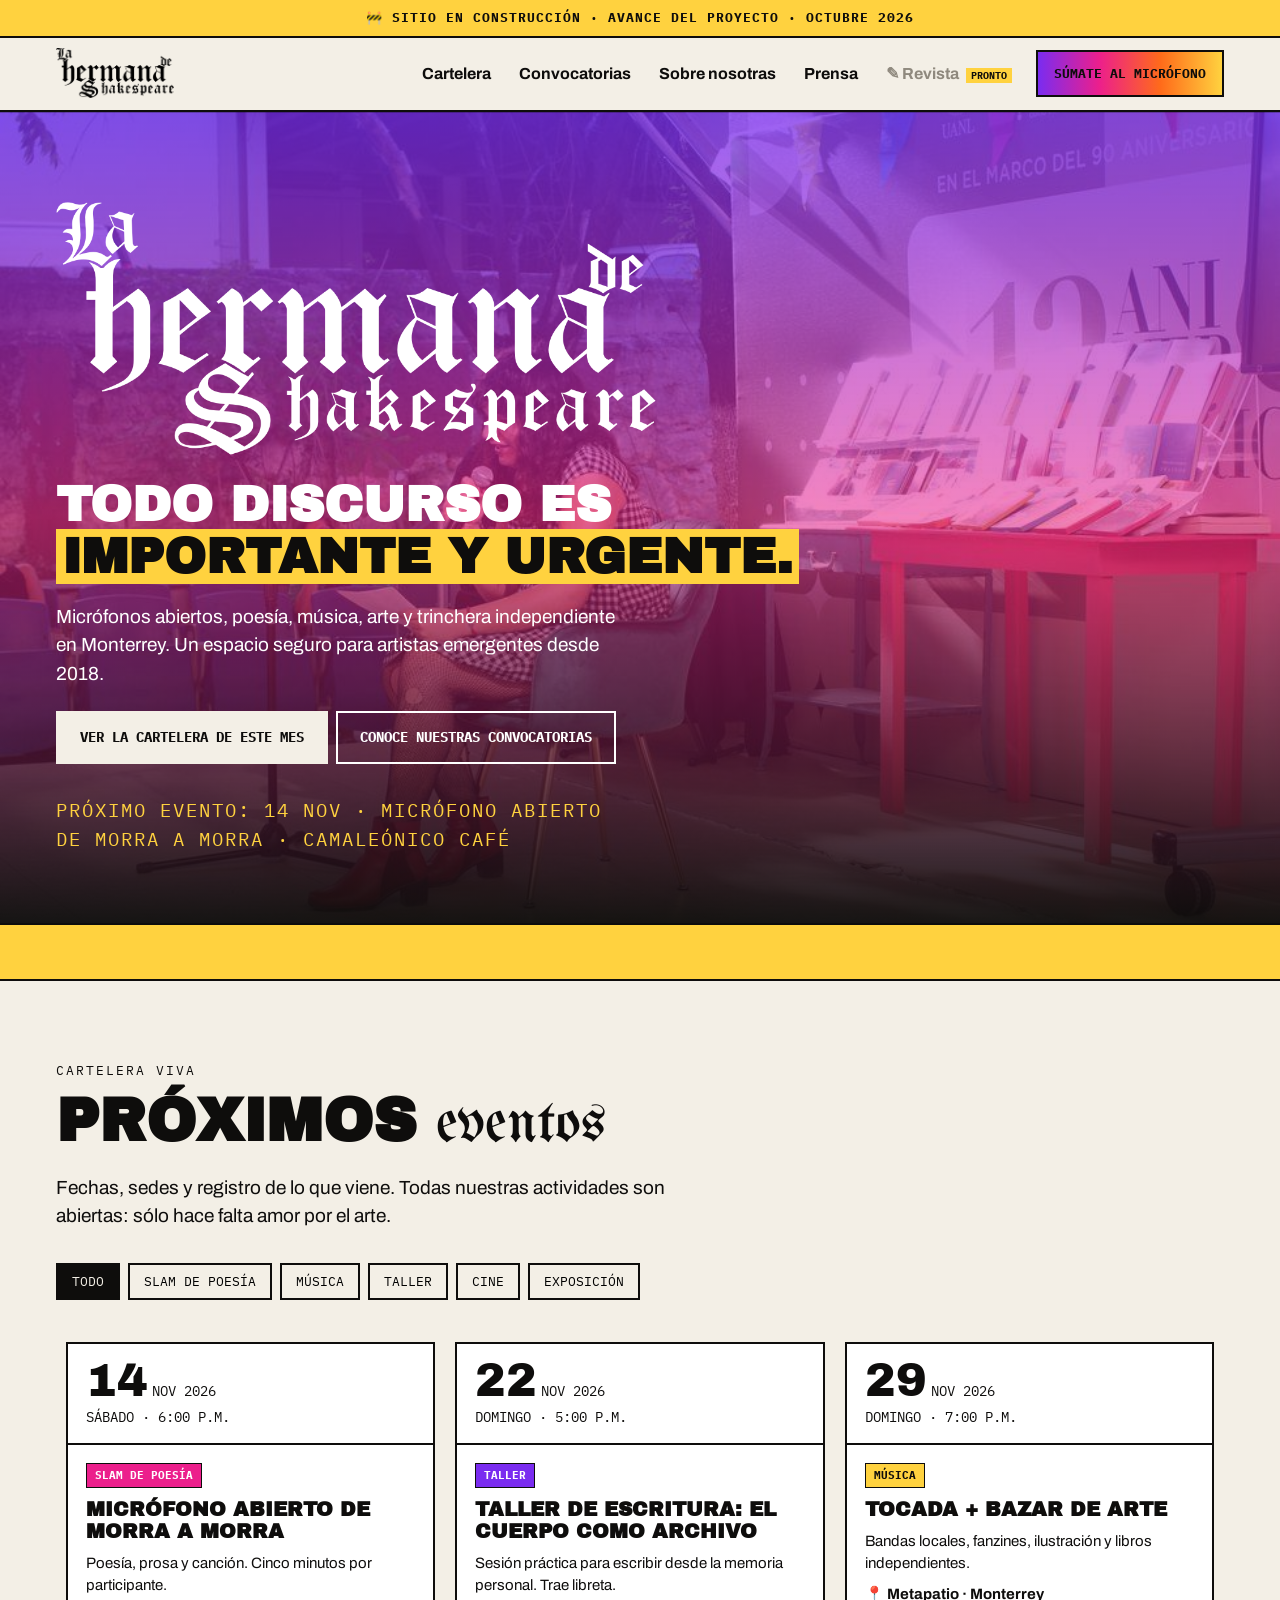
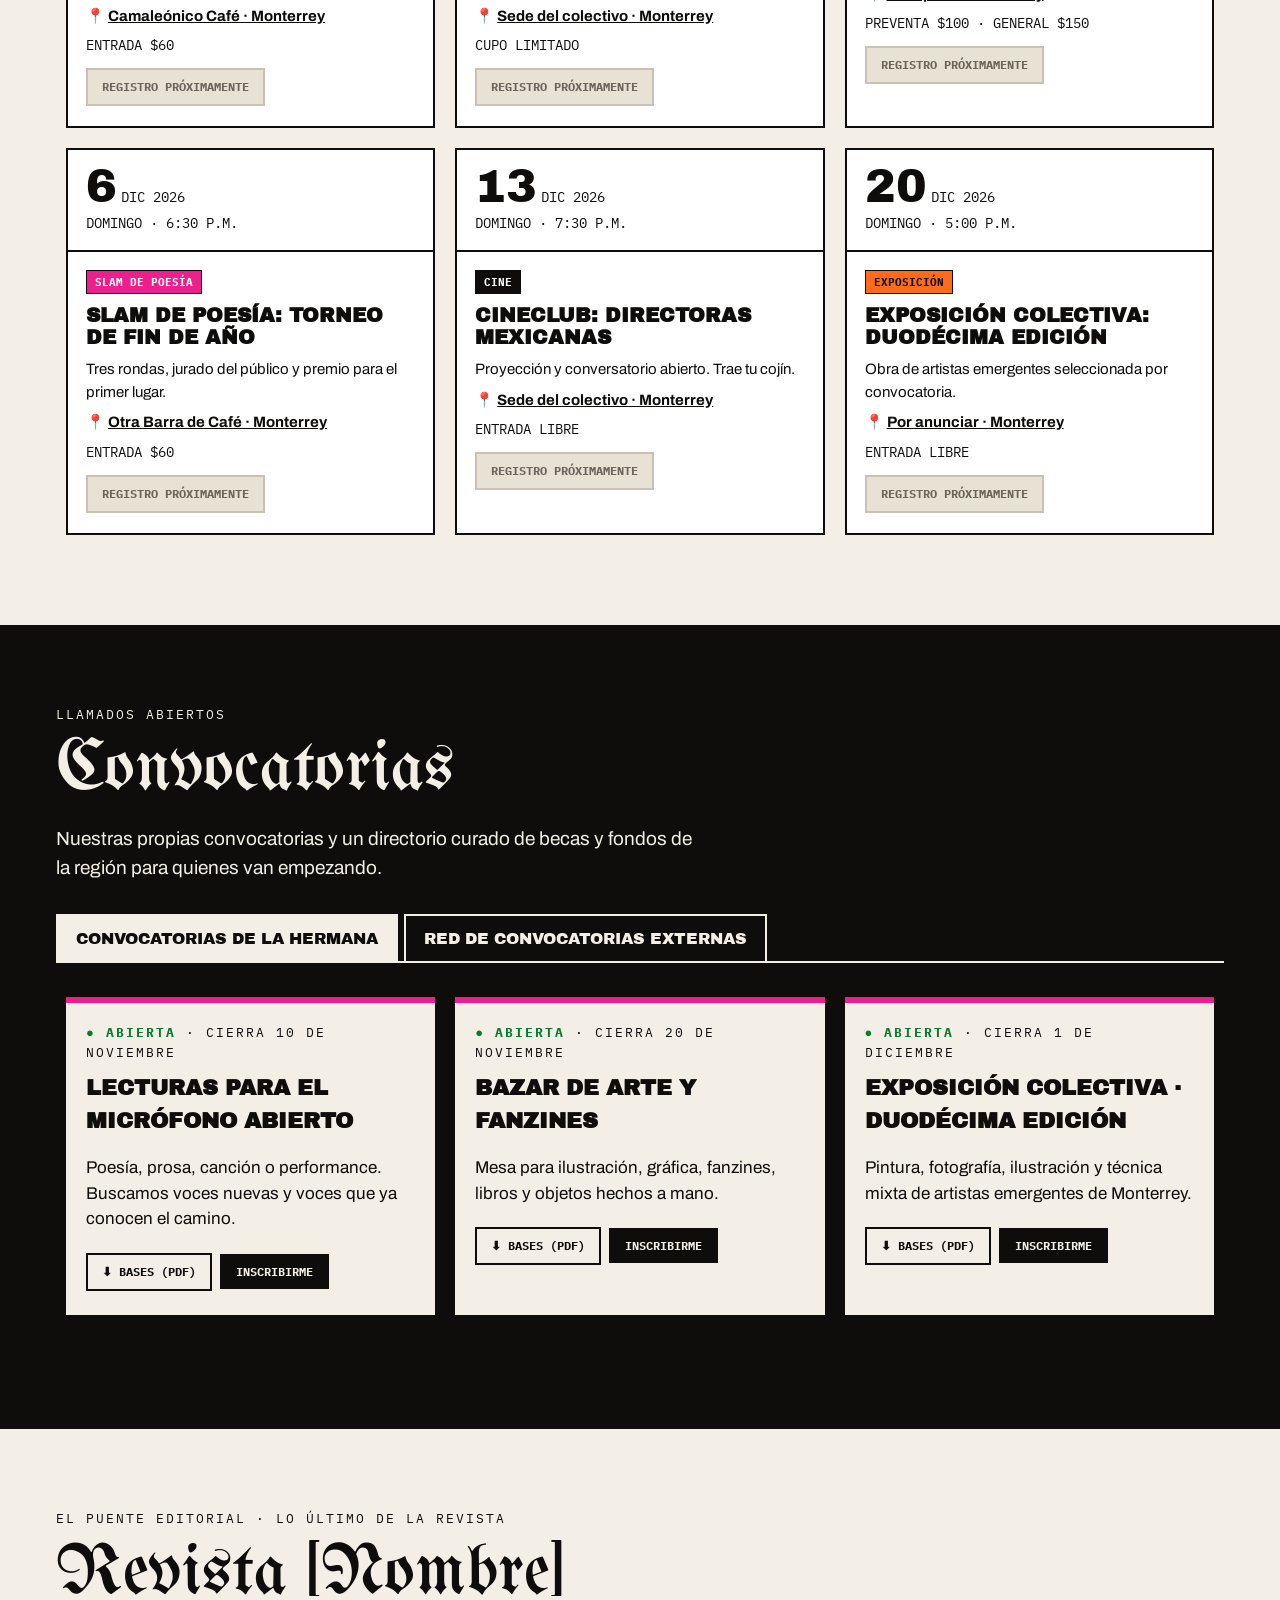
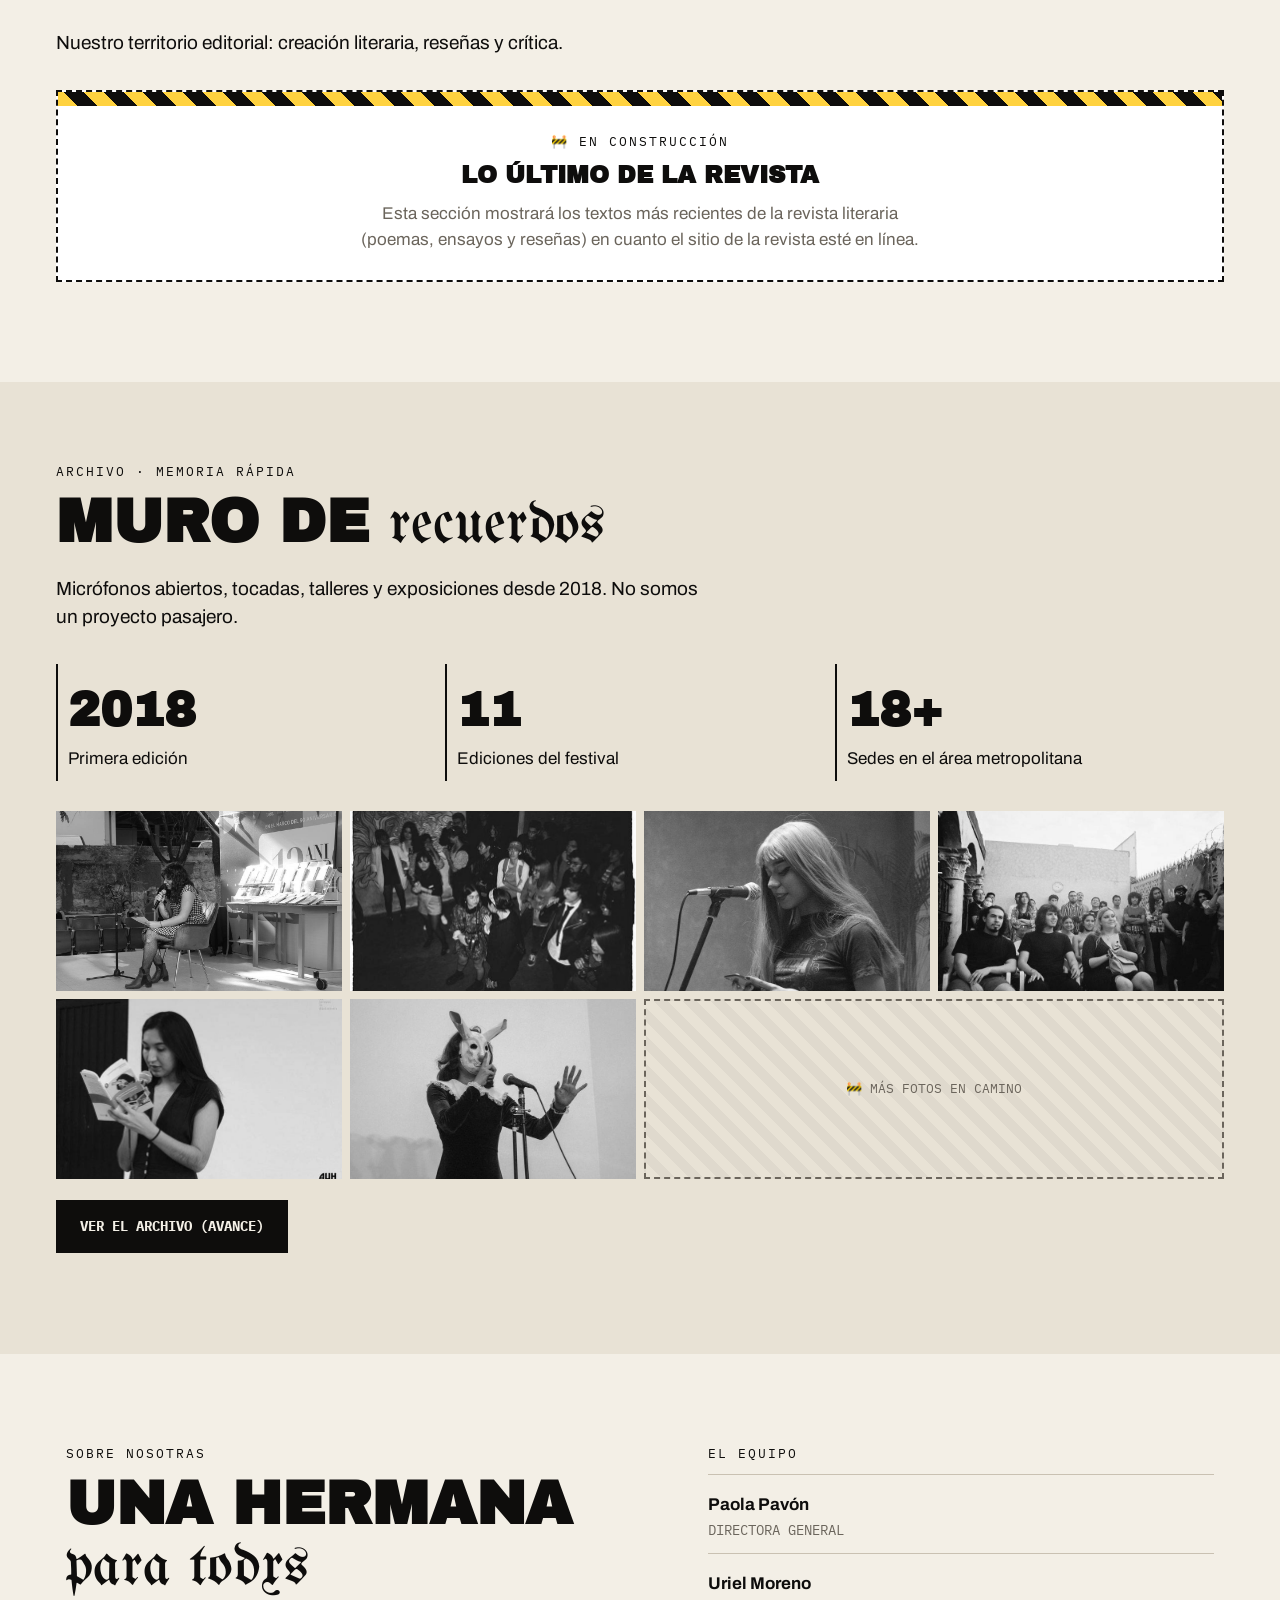
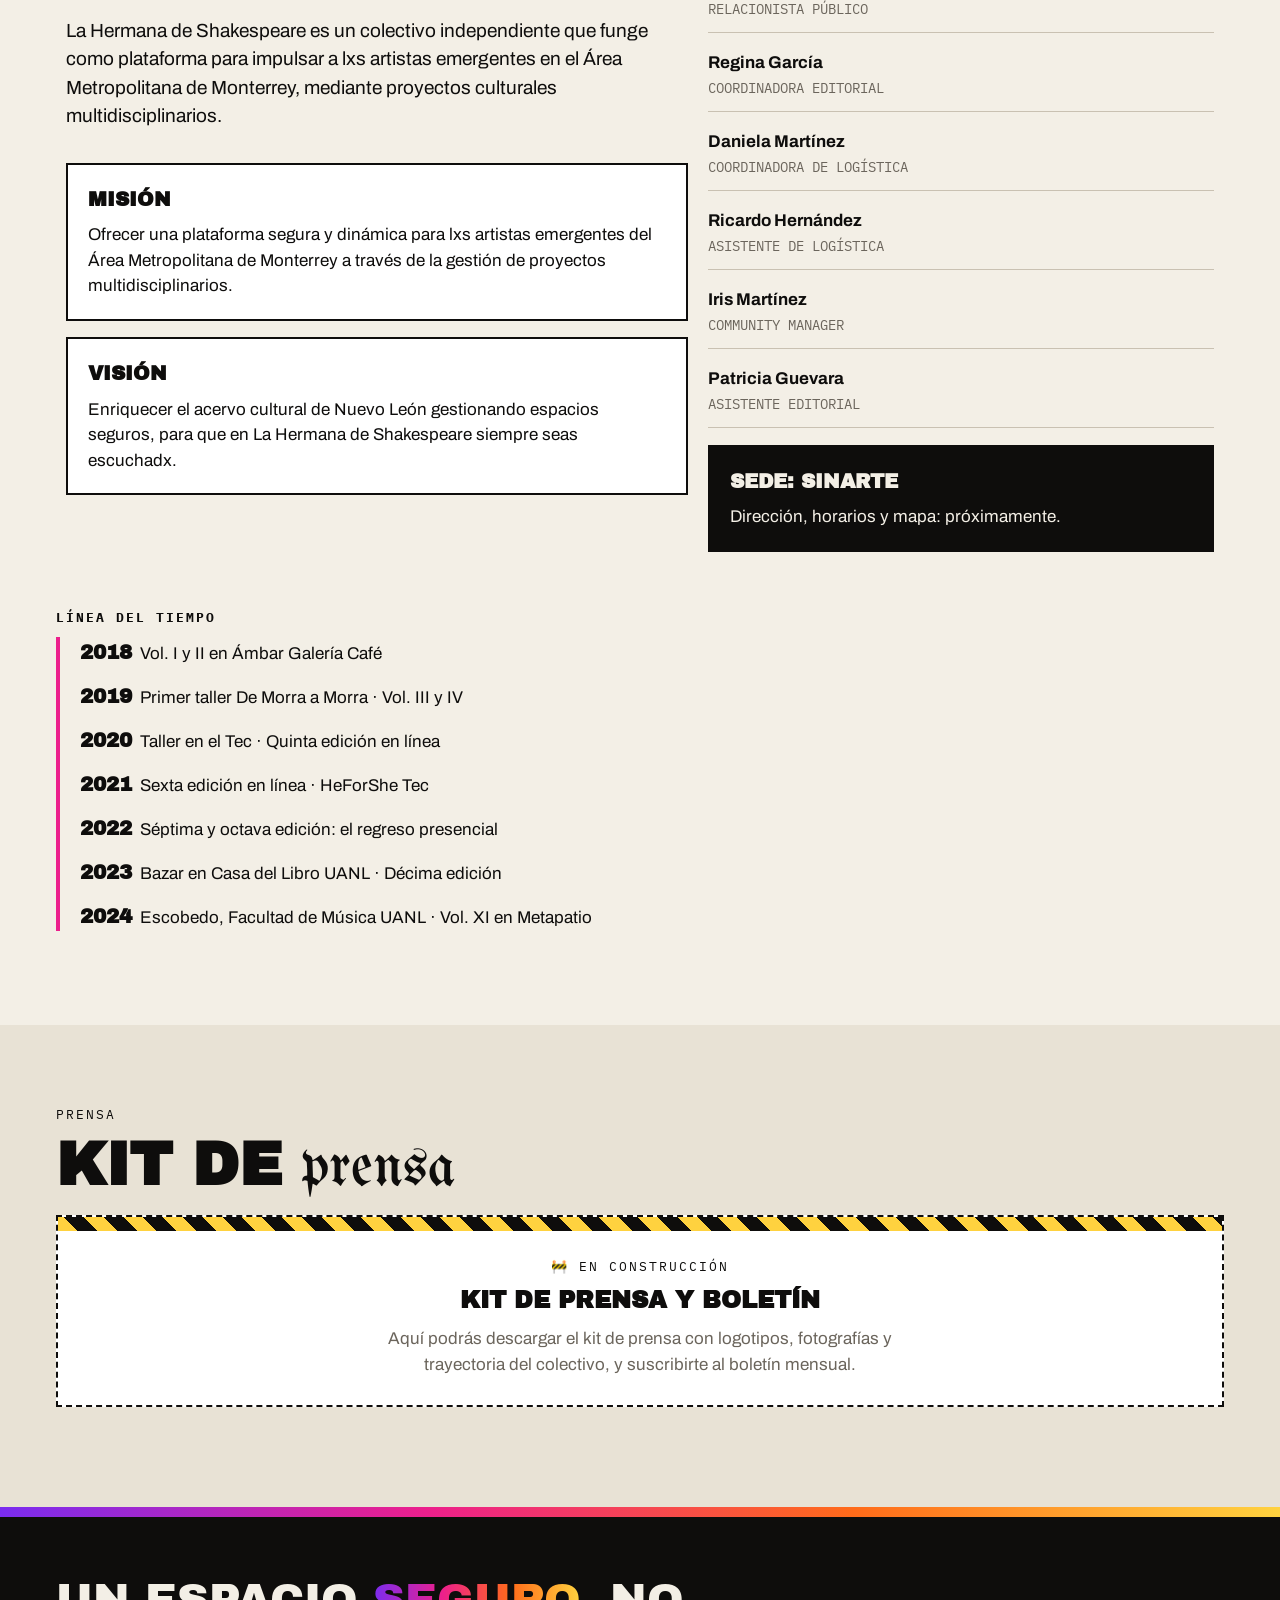
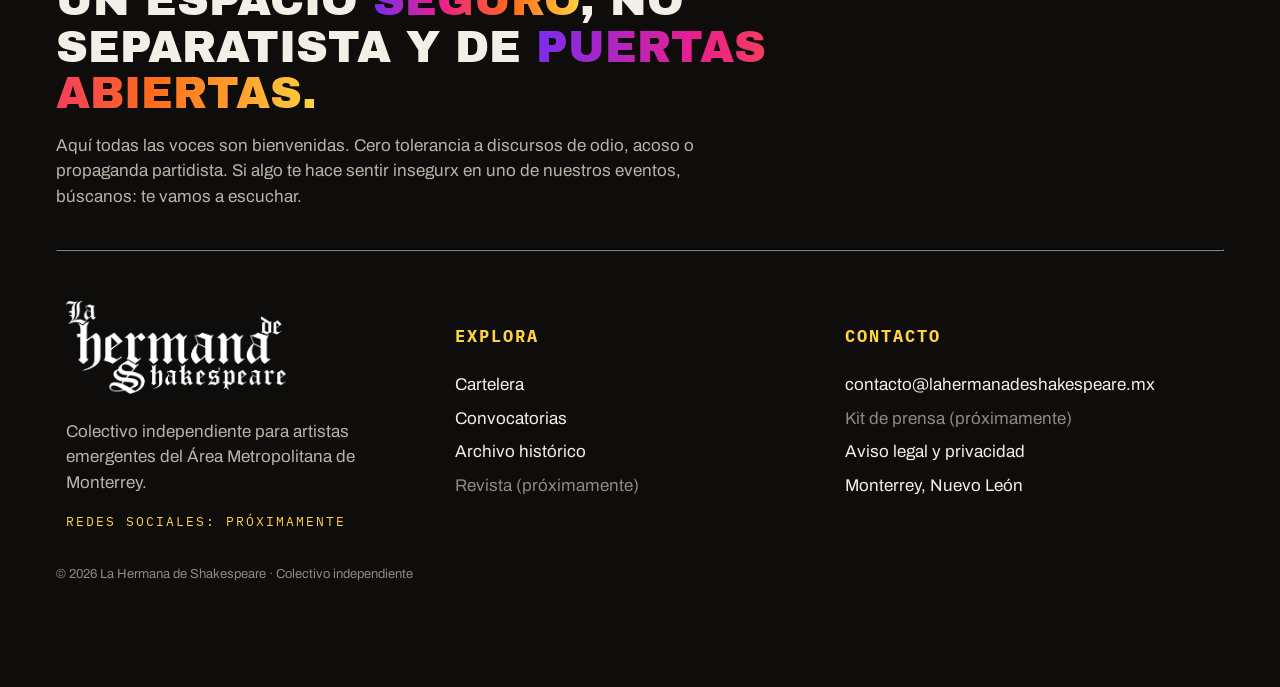
==== commit 0b33c24c: "Convierte lhds-3 en una versión de avance del sitio Reemplaza el boceto por el diseño real de lhds-2" ====
--- a/index.html
+++ b/index.html
@@ -8,22 +8,23 @@
 <link rel="icon" href="img/favicon.svg" type="image/svg+xml">
 <link rel="preconnect" href="https://fonts.googleapis.com">
 <link rel="preconnect" href="https://fonts.gstatic.com" crossorigin>
-<link href="https://fonts.googleapis.com/css2?family=Architects+Daughter&family=Caveat:wght@500;700&family=Patrick+Hand&display=swap" rel="stylesheet">
-<link rel="stylesheet" href="css/borrador.css">
+<link href="https://fonts.googleapis.com/css2?family=Archivo:wght@400;700&family=Archivo+Black&family=Fraunces:ital@1&family=IBM+Plex+Mono:wght@400;700&family=UnifrakturMaguntia&display=swap" rel="stylesheet">
+<link rel="stylesheet" href="css/estilos.css">
+<link rel="stylesheet" href="css/avance.css">
 </head>
 <body>
-<div class="sello-borrador">BORRADOR · v0.1 · no publicar</div>
+<div class="banner-avance">&#128679; Sitio en construcción · Avance del proyecto · Octubre 2026</div>
 
 <!-- Menú (W3Schools How To: Responsive Top Navigation) -->
 <div class="topnav" id="myTopnav">
   <div class="contenedor">
-    <a href="index.html" class="logo"><div class="logo-box nav">LOGO</div></a>
+    <a href="index.html" class="logo"><img src="img/logo-lhds-negro.png" alt="La Hermana de Shakespeare"></a>
     <div class="derecha">
       <a href="#cartelera">Cartelera</a>
       <a href="#convocatorias">Convocatorias</a>
       <a href="#nosotras">Sobre nosotras</a>
       <a href="#prensa">Prensa</a>
-      <a href="https://revista.example.com" target="_blank" title="Abre el sitio de la revista">&#9998; Revista [Nombre] &#8599;</a>
+      <a href="#revista" class="pendiente" title="Próximamente">&#9998; Revista <small>pronto</small></a>
       <a href="#convocatorias" class="cta degradado">Súmate al micrófono</a>
     </div>
     <a href="javascript:void(0);" class="icon" onclick="abrirMenu()">&#9776; Menú</a>
@@ -33,8 +34,7 @@
 <!-- Portada (W3Schools How To: Hero Image) -->
 <div class="hero-image">
   <div class="contenedor">
-    <div class="logo-box grande">LOGO GÓTICO (blanco)<br><span>La Hermana de Shakespeare</span></div>
-    <div class="nota">Foto de fondo: micrófono abierto en B/N + degradado de la marca</div>
+    <img class="logo-grande" src="img/logo-lhds-blanco.png" alt="La Hermana de Shakespeare">
     <h1>Todo discurso es <span>importante y urgente.</span></h1>
     <p>Micrófonos abiertos, poesía, música, arte y trinchera independiente en Monterrey. Un espacio seguro para artistas emergentes desde 2018.</p>
     <a href="#cartelera" class="boton boton-claro">Ver la cartelera de este mes</a>
@@ -51,7 +51,6 @@
     <p class="etiqueta">Cartelera viva</p>
     <h2 class="titulo">Próximos <span class="gotica">eventos</span></h2>
     <p class="intro">Fechas, sedes y registro de lo que viene. Todas nuestras actividades son abiertas: sólo hace falta amor por el arte.</p>
-    <div class="nota">Los eventos son de EJEMPLO. Pedir fechas reales a logística</div>
     <div id="myBtnContainer" class="filtros">
       <button class="btn-filtro active" onclick="filterSelection('all')">Todo</button>
       <button class="btn-filtro" onclick="filterSelection('slam')">Slam de poesía</button>
@@ -70,7 +69,7 @@
             <p>Poesía, prosa y canción. Cinco minutos por participante.</p>
             <p><b>&#128205; <a href="https://maps.google.com/?q=Camaleónico+Café+Monterrey" target="_blank">Camaleónico Café · Monterrey</a></b></p>
             <p class="mes">Entrada $60</p>
-            <a href="#convocatorias" class="boton boton-chico">Detalles / Registro</a>
+            <span class="boton boton-chico desactivado">Registro próximamente</span>
           </div>
         </div>
       </div>
@@ -83,7 +82,7 @@
             <p>Sesión práctica para escribir desde la memoria personal. Trae libreta.</p>
             <p><b>&#128205; <a href="https://maps.google.com/?q=Sede+del+colectivo+Monterrey" target="_blank">Sede del colectivo · Monterrey</a></b></p>
             <p class="mes">Cupo limitado</p>
-            <a href="#convocatorias" class="boton boton-chico">Detalles / Registro</a>
+            <span class="boton boton-chico desactivado">Registro próximamente</span>
           </div>
         </div>
       </div>
@@ -96,7 +95,7 @@
             <p>Bandas locales, fanzines, ilustración y libros independientes.</p>
             <p><b>&#128205; <a href="https://maps.google.com/?q=Metapatio+Monterrey" target="_blank">Metapatio · Monterrey</a></b></p>
             <p class="mes">Preventa $100 · General $150</p>
-            <a href="#convocatorias" class="boton boton-chico">Detalles / Registro</a>
+            <span class="boton boton-chico desactivado">Registro próximamente</span>
           </div>
         </div>
       </div>
@@ -109,7 +108,7 @@
             <p>Tres rondas, jurado del público y premio para el primer lugar.</p>
             <p><b>&#128205; <a href="https://maps.google.com/?q=Otra+Barra+de+Café+Monterrey" target="_blank">Otra Barra de Café · Monterrey</a></b></p>
             <p class="mes">Entrada $60</p>
-            <a href="#convocatorias" class="boton boton-chico">Detalles / Registro</a>
+            <span class="boton boton-chico desactivado">Registro próximamente</span>
           </div>
         </div>
       </div>
@@ -122,7 +121,7 @@
             <p>Proyección y conversatorio abierto. Trae tu cojín.</p>
             <p><b>&#128205; <a href="https://maps.google.com/?q=Sede+del+colectivo+Monterrey" target="_blank">Sede del colectivo · Monterrey</a></b></p>
             <p class="mes">Entrada libre</p>
-            <a href="#convocatorias" class="boton boton-chico">Detalles / Registro</a>
+            <span class="boton boton-chico desactivado">Registro próximamente</span>
           </div>
         </div>
       </div>
@@ -135,7 +134,7 @@
             <p>Obra de artistas emergentes seleccionada por convocatoria.</p>
             <p><b>&#128205; <a href="https://maps.google.com/?q=Por+anunciar+Monterrey" target="_blank">Por anunciar · Monterrey</a></b></p>
             <p class="mes">Entrada libre</p>
-            <a href="#convocatorias" class="boton boton-chico">Detalles / Registro</a>
+            <span class="boton boton-chico desactivado">Registro próximamente</span>
           </div>
         </div>
       </div>
@@ -149,7 +148,6 @@
     <p class="etiqueta">Llamados abiertos</p>
     <h2 class="titulo gotica">Convocatorias</h2>
     <p class="intro">Nuestras propias convocatorias y un directorio curado de becas y fondos de la región para quienes van empezando.</p>
-    <div class="nota">2 pestañas: propias / externas. ¿Formulario con Google Forms?</div>
     <div class="tab">
       <button class="tablinks" onclick="openTab(event, 'propias')" id="defaultOpen">Convocatorias de La Hermana</button>
       <button class="tablinks" onclick="openTab(event, 'externas')">Red de convocatorias externas</button>
@@ -186,13 +184,11 @@
       </div>
     </div>
     <div id="externas" class="tabcontent">
-      <ul class="lista">
-        <li><a href="https://conarte.org.mx/" target="_blank"><span class="etiqueta org">CONARTE · Nuevo León</span><h3>Convocatorias del Consejo para la Cultura y las Artes de Nuevo León &#8599;</h3><span style="color:#cfc9bd">Becas, estímulos y premios estatales para creadores de todas las disciplinas.</span></a></li>
-        <li><a href="https://foncaenlinea.cultura.gob.mx/" target="_blank"><span class="etiqueta org">Secretaría de Cultura · SACPC</span><h3>Jóvenes Creadores y estímulos a la creación &#8599;</h3><span style="color:#cfc9bd">Programa federal de apoyos a la creación artística para personas de 18 a 34 años.</span></a></li>
-        <li><a href="https://conarte.org.mx/" target="_blank"><span class="etiqueta org">PECDA Nuevo León</span><h3>Programa de Estímulo a la Creación y al Desarrollo Artístico &#8599;</h3><span style="color:#cfc9bd">Estímulos para creadores con emisión anual en el estado.</span></a></li>
-        <li><a href="https://www.uanl.mx/" target="_blank"><span class="etiqueta org">UANL · Difusión cultural</span><h3>Convocatorias culturales de la UANL &#8599;</h3><span style="color:#cfc9bd">Premios literarios, ferias y espacios de exhibición abiertos a la comunidad.</span></a></li>
-      </ul>
-      <p class="etiqueta" style="color:#a8a297;margin-top:16px">Consulta siempre las bases en el sitio oficial de cada institución.</p>
+      <div class="en-obra obra-oscura">
+      <p class="etiqueta">&#128679; En construcción</p>
+      <h3>Red de convocatorias externas</h3>
+      <p>Estamos armando el directorio de becas, fondos y convocatorias de la región. Muy pronto podrás consultarlo aquí.</p>
+    </div>
     </div>
   </div>
 </div>
@@ -203,36 +199,11 @@
   <div class="contenedor">
     <p class="etiqueta">El puente editorial · Lo último de la revista</p>
     <h2 class="titulo gotica">Revista [Nombre]</h2>
-    <div class="nota">FALTA: nombre y link de la revista</div>
     <p class="intro">Nuestro territorio editorial: creación literaria, reseñas y crítica.</p>
-    <div class="row">
-        <div class="column">
-          <div class="cita">
-            <p class="etiqueta">Poesía</p>
-            <blockquote>Nadie me dio permiso de hablar, así que tomé el micrófono como quien toma una piedra del río.</blockquote>
-            <h3>Piedra de río</h3>
-            <p style="color:#6b655c;font-size:14px">Nombre de la autora</p>
-            <a href="https://revista.example.com" target="_blank" class="boton boton-borde boton-chico">Leer en la Revista [Nombre] &#8599;</a>
-          </div>
-        </div>
-        <div class="column">
-          <div class="cita">
-            <p class="etiqueta">Ensayo</p>
-            <blockquote>La escena independiente de Monterrey no se mide en aforo, se mide en las sillas que alguien prestó.</blockquote>
-            <h3>Sillas prestadas: notas sobre la autogestión</h3>
-            <p style="color:#6b655c;font-size:14px">Nombre del autor</p>
-            <a href="https://revista.example.com" target="_blank" class="boton boton-borde boton-chico">Leer en la Revista [Nombre] &#8599;</a>
-          </div>
-        </div>
-        <div class="column">
-          <div class="cita">
-            <p class="etiqueta">Reseña</p>
-            <blockquote>Un libro que se lee como se escucha una tocada en un patio: de pie, apretada, con el corazón en la garganta.</blockquote>
-            <h3>Reseña: título del libro</h3>
-            <p style="color:#6b655c;font-size:14px">Nombre de quien reseña</p>
-            <a href="https://revista.example.com" target="_blank" class="boton boton-borde boton-chico">Leer en la Revista [Nombre] &#8599;</a>
-          </div>
-        </div>
+    <div class="en-obra">
+      <p class="etiqueta">&#128679; En construcción</p>
+      <h3>Lo último de la revista</h3>
+      <p>Esta sección mostrará los textos más recientes de la revista literaria (poemas, ensayos y reseñas) en cuanto el sitio de la revista esté en línea.</p>
     </div>
   </div>
 </div>
@@ -248,22 +219,16 @@
       <div class="column"><b>11</b>Ediciones del festival</div>
       <div class="column"><b>18+</b>Sedes en el área metropolitana</div>
     </div>
-    <div class="nota">Muro de fotos en B/N, a color al pasar el mouse</div>
     <div class="galeria">
-      <div class="foto ancha"><b>FOTO</b><small>Micrófono abierto y Bazar de Arte · Casa Universitaria del Libro UANL · Julio 2023</small></div>
-      <div class="foto "><b>FOTO</b><small>Vol. IV · Ziggy Bar · Octubre 2019</small></div>
-      <div class="foto "><b>FOTO</b><small>Micrófono abierto · Camaleónico Café · Marzo 2024</small></div>
-      <div class="foto ancha"><b>FOTO</b><small>Séptima edición · Estudio Lizzard · Mayo 2022</small></div>
-      <div class="foto "><b>FOTO</b><small>Micrófono abierto De Morra a Morra · Casa Naranjos · Distrito Tec · Marzo 2020</small></div>
-      <div class="foto "><b>FOTO</b><small>ExpresArte Poesía · Facultad de Música UANL · Abril 2024</small></div>
-      <div class="foto ancha"><b>FOTO</b><small>Vol. I · Slam de poesía y prosa · Ámbar Galería Café · Mayo 2018</small></div>
-      <div class="foto "><b>FOTO</b><small>Décima edición · Vol. X · Taller Árido · Noviembre 2023</small></div>
-      <div class="foto "><b>FOTO</b><small>Noche de Poesía Juvenil · Parque Cerradas de Anáhuac, Escobedo · Marzo 2024</small></div>
-      <div class="foto ancha"><b>FOTO</b><small>Octava edición · Estudio Boox · Noviembre 2022</small></div>
-      <div class="foto "><b>FOTO</b><small>Micrófono abierto De Morra a Morra · Cataluna Café y Arte · Febrero 2024</small></div>
-      <div class="foto "><b>FOTO</b><small>Slam poetry × exposición de arte · Otra Barra de Café · Mayo 2024</small></div>
-    </div>
-    <p><a href="archivo.html" class="boton">Ver el archivo completo por años</a></p>
+      <img src="img/archivo/2023-07-casa-del-libro-05.jpg" alt="Micrófono abierto y Bazar de Arte · Casa Universitaria del Libro UANL · Julio 2023" onclick="verImagen(this)">
+      <img src="img/archivo/2019-10-ziggy-bar-02.jpg" alt="Vol. IV · Ziggy Bar · Octubre 2019" onclick="verImagen(this)">
+      <img src="img/archivo/2024-03-camaleonico-04.jpg" alt="Micrófono abierto · Camaleónico Café · Marzo 2024" onclick="verImagen(this)">
+      <img src="img/archivo/2022-05-estudio-lizzard-02.jpg" alt="Séptima edición · Estudio Lizzard · Mayo 2022" onclick="verImagen(this)">
+      <img src="img/archivo/2020-03-casa-naranjos-03.jpg" alt="Micrófono abierto De Morra a Morra · Casa Naranjos · Distrito Tec · Marzo 2020" onclick="verImagen(this)">
+      <img src="img/archivo/2024-04-fac-musica-04.jpg" alt="ExpresArte Poesía · Facultad de Música UANL · Abril 2024" onclick="verImagen(this)">
+      <div class="foto-pendiente ancha">&#128679; Más fotos en camino</div>
+    </div>
+    <p><a href="archivo.html" class="boton">Ver el archivo (avance)</a></p>
   </div>
 </div>
 
@@ -287,8 +252,7 @@
         <p><b>Ricardo Hernández</b><br><small>Asistente de logística</small></p>
         <p><b>Iris Martínez</b><br><small>Community manager</small></p>
         <p><b>Patricia Guevara</b><br><small>Asistente editorial</small></p>
-        <div class="nota">FALTA: dirección de Sinarte + mapa</div>
-        <div class="caja oscura"><h3>Sede: Sinarte</h3>Dirección y horarios por confirmar.</div>
+        <div class="caja oscura"><h3>Sede: Sinarte</h3>Dirección, horarios y mapa: próximamente.</div>
       </div>
     </div>
     <h3 class="etiqueta" style="margin-top:30px">Línea del tiempo</h3>
@@ -309,25 +273,10 @@
   <div class="contenedor">
     <p class="etiqueta">Prensa</p>
     <h2 class="titulo">Kit de <span class="gotica">prensa</span></h2>
-    <div class="row">
-      <div class="column col-50">
-        <div class="caja">
-          <h3>Para medios</h3>
-          <p>Portafolio 2024 con trayectoria, línea del tiempo, logotipos y fotografías.</p>
-          <div class="nota">Subir el kit de prensa en PDF</div>
-          <a href="#" class="boton">&#11015; Descargar kit de prensa</a>
-        </div>
-      </div>
-      <div class="column col-50">
-        <div class="caja">
-          <h3>Boletín</h3>
-          <p>Recibe la cartelera del mes y las convocatorias abiertas en tu correo.</p>
-          <form onsubmit="event.preventDefault(); this.innerHTML='<b>¡Gracias! Te escribiremos pronto.</b>';">
-            <input type="email" placeholder="tu@correo.com" required>
-            <button type="submit" class="boton">Suscribirme</button>
-          </form>
-        </div>
-      </div>
+    <div class="en-obra">
+      <p class="etiqueta">&#128679; En construcción</p>
+      <h3>Kit de prensa y boletín</h3>
+      <p>Aquí podrás descargar el kit de prensa con logotipos, fotografías y trayectoria del colectivo, y suscribirte al boletín mensual.</p>
     </div>
   </div>
 </div>
@@ -371,12 +320,9 @@
     <hr style="border-color:#333;margin:40px 0">
     <div class="row">
       <div class="column">
-        <div class="logo-box chico">LOGO (blanco)</div>
+        <img src="img/logo-lhds-blanco.png" alt="La Hermana de Shakespeare" style="width:220px">
         <p style="color:#b9b3a7">Colectivo independiente para artistas emergentes del Área Metropolitana de Monterrey.</p>
-        <!-- [POR CONFIRMAR] enlaces de redes sociales -->
-        <a class="boton boton-borde boton-chico" href="https://www.instagram.com/" target="_blank">Instagram</a>
-        <a class="boton boton-borde boton-chico" href="https://www.tiktok.com/" target="_blank">TikTok</a>
-        <a class="boton boton-borde boton-chico" href="https://www.facebook.com/" target="_blank">Facebook</a>
+        <p class="etiqueta" style="color:#ffd23f">Redes sociales: próximamente</p>
       </div>
       <div class="column">
         <h4>Explora</h4>
@@ -384,7 +330,7 @@
           <li><a href="index.html#cartelera">Cartelera</a></li>
           <li><a href="index.html#convocatorias">Convocatorias</a></li>
           <li><a href="archivo.html">Archivo histórico</a></li>
-          <li><a href="https://revista.example.com" target="_blank">Revista [Nombre] &#8599;</a></li>
+          <li class="pendiente-texto">Revista (próximamente)</li>
         </ul>
       </div>
       <div class="column">
@@ -392,7 +338,7 @@
         <ul>
           <!-- [POR CONFIRMAR] correo del colectivo -->
           <li><a href="mailto:contacto@lahermanadeshakespeare.mx">contacto@lahermanadeshakespeare.mx</a></li>
-          <li><a href="#">Kit de prensa (PDF)</a></li>
+          <li class="pendiente-texto">Kit de prensa (próximamente)</li>
           <li><a href="aviso-legal.html">Aviso legal y privacidad</a></li>
           <li>Monterrey, Nuevo León</li>
         </ul>
@@ -402,6 +348,12 @@
   </div>
 </footer>
 
+<!-- Ventana para ver fotos (W3Schools How To: Modal Images) -->
+<div id="imgModal" class="modal" onclick="cerrarModal('imgModal')">
+  <span class="close">&times;</span>
+  <img id="imgGrande" alt="">
+  <div id="caption" class="caption"></div>
+</div>
 
 <script src="js/script.js"></script>
 </body>
--- a/css/estilos.css
+++ b/css/estilos.css
@@ -0,0 +1,832 @@
+/* =====================================================
+   La Hermana de Shakespeare - estilos
+   Basado en ejemplos de W3Schools (CSS Tutorial y "How To").
+   Cada bloque dice de qué ejemplo viene.
+   ===================================================== */
+
+/* ---------- Básicos (W3Schools: CSS Box Sizing, CSS Fonts) ---------- */
+* {
+  box-sizing: border-box;
+}
+
+body {
+  margin: 0;
+  font-family: "Archivo", Arial, Helvetica, sans-serif;
+  font-size: 17px;
+  line-height: 1.5;
+  background-color: #f3efe6;
+  color: #0e0d0c;
+}
+
+img {
+  max-width: 100%;
+}
+
+a {
+  color: inherit;
+}
+
+.contenedor {
+  max-width: 1200px;
+  margin: auto;
+  padding: 0 16px;
+}
+
+.seccion {
+  padding: 80px 0;
+}
+
+.oscura {
+  background-color: #0e0d0c;
+  color: #f3efe6;
+}
+
+.beige {
+  background-color: #e8e2d5;
+}
+
+/* Tipografías */
+.gotica {
+  font-family: "UnifrakturMaguntia", serif;
+  font-weight: normal;
+  text-transform: none;
+}
+
+.etiqueta {
+  font-family: "IBM Plex Mono", "Courier New", monospace;
+  font-size: 13px;
+  text-transform: uppercase;
+  letter-spacing: 2px;
+  margin: 0 0 10px 0;
+}
+
+h2.titulo {
+  font-family: "Archivo Black", Arial, sans-serif;
+  font-size: 60px;
+  line-height: 1;
+  text-transform: uppercase;
+  margin: 0 0 16px 0;
+}
+
+.intro {
+  font-size: 19px;
+  max-width: 650px;
+  margin-bottom: 32px;
+}
+
+/* Degradado de la marca (W3Schools: CSS Gradients) */
+.degradado {
+  background-image: linear-gradient(to right, #7a2cf0, #ec1f8c, #ff6b1a, #ffd23f);
+}
+
+.texto-degradado {
+  background-image: linear-gradient(to right, #7a2cf0, #ec1f8c, #ff6b1a, #ffd23f);
+  -webkit-background-clip: text;
+  background-clip: text;
+  color: transparent;
+}
+
+/* ---------- Botones (W3Schools: CSS Buttons) ---------- */
+.boton {
+  display: inline-block;
+  background-color: #0e0d0c;
+  color: #f3efe6;
+  border: 2px solid #0e0d0c;
+  padding: 14px 22px;
+  font-family: "IBM Plex Mono", "Courier New", monospace;
+  font-size: 14px;
+  font-weight: bold;
+  text-transform: uppercase;
+  text-decoration: none;
+  cursor: pointer;
+  margin: 4px 4px 4px 0;
+}
+
+.boton:hover {
+  background-color: #ec1f8c;
+  border-color: #ec1f8c;
+  color: white;
+}
+
+.boton-claro {
+  background-color: #f3efe6;
+  color: #0e0d0c;
+  border-color: #f3efe6;
+}
+
+.boton-borde {
+  background-color: transparent;
+  color: inherit;
+  border-color: currentColor;
+}
+
+.boton-chico {
+  padding: 8px 14px;
+  font-size: 12px;
+}
+
+/* ---------- Menú (W3Schools How To: Responsive Top Navigation + Sticky) ---------- */
+.topnav {
+  position: sticky;
+  top: 0;
+  z-index: 10;
+  background-color: #f3efe6;
+  border-bottom: 2px solid #0e0d0c;
+  overflow: hidden;
+}
+
+.topnav a {
+  float: left;
+  display: block;
+  padding: 24px 14px;
+  text-decoration: none;
+  font-weight: bold;
+  font-size: 16px;
+}
+
+.topnav a:hover {
+  background-color: #0e0d0c;
+  color: #f3efe6;
+}
+
+.topnav a.logo {
+  padding: 10px 16px 10px 0;
+}
+
+.topnav a.logo:hover {
+  background-color: transparent;
+}
+
+.topnav a.logo img {
+  height: 50px;
+  display: block;
+}
+
+.topnav .derecha {
+  float: right;
+}
+
+.topnav a.cta {
+  margin: 12px 0 12px 10px;
+  padding: 12px 16px;
+  font-family: "IBM Plex Mono", "Courier New", monospace;
+  font-size: 13px;
+  text-transform: uppercase;
+  border: 2px solid #0e0d0c;
+}
+
+.topnav a.icon {
+  display: none;
+}
+
+@media screen and (max-width: 900px) {
+  .topnav a:not(.logo) {
+    display: none;
+  }
+  .topnav a.icon {
+    float: right;
+    display: block;
+  }
+  .topnav.responsive a {
+    float: none;
+    display: block;
+    text-align: left;
+  }
+  .topnav.responsive a.icon {
+    position: absolute;
+    right: 16px;
+    top: 0;
+  }
+  .topnav.responsive a.cta {
+    margin: 10px 0 16px 0;
+  }
+  .topnav.responsive .derecha {
+    float: none;
+  }
+}
+
+/* ---------- Portada (W3Schools How To: Hero Image) ---------- */
+.hero-image {
+  background-image:
+    linear-gradient(rgba(122, 44, 240, 0.75), rgba(236, 31, 140, 0.55), rgba(14, 13, 12, 0.95)),
+    url("../img/archivo/2023-07-casa-del-libro-05.jpg");
+  background-size: cover;
+  background-position: center;
+  color: white;
+  padding: 90px 0 60px 0;
+}
+
+.hero-image .logo-grande {
+  width: 600px;
+  max-width: 85%;
+  display: block;
+  margin-bottom: 24px;
+}
+
+.hero-image h1 {
+  font-family: "Archivo Black", Arial, sans-serif;
+  font-size: 50px;
+  line-height: 1.05;
+  text-transform: uppercase;
+  max-width: 750px;
+  margin: 0 0 16px 0;
+}
+
+.hero-image h1 span {
+  background-color: #ffd23f;
+  color: #0e0d0c;
+  padding: 0 6px;
+}
+
+.hero-image p {
+  font-size: 19px;
+  max-width: 560px;
+}
+
+/* Cinta en movimiento (W3Schools: CSS Animations) */
+.cinta {
+  background-color: #ffd23f;
+  border-top: 2px solid #0e0d0c;
+  border-bottom: 2px solid #0e0d0c;
+  overflow: hidden;
+  white-space: nowrap;
+  font-family: "Archivo Black", Arial, sans-serif;
+  font-size: 20px;
+  text-transform: uppercase;
+  padding: 12px 0;
+}
+
+.cinta span {
+  display: inline-block;
+  padding-left: 100%;
+  animation: mover 30s linear infinite;
+}
+
+@keyframes mover {
+  from { transform: translateX(0); }
+  to { transform: translateX(-100%); }
+}
+
+/* ---------- Filtros (W3Schools How To: Filter Elements) ---------- */
+.filtros {
+  margin-bottom: 24px;
+}
+
+.btn-filtro {
+  border: 2px solid #0e0d0c;
+  background-color: transparent;
+  padding: 8px 14px;
+  margin: 0 4px 8px 0;
+  font-family: "IBM Plex Mono", "Courier New", monospace;
+  font-size: 13px;
+  text-transform: uppercase;
+  cursor: pointer;
+}
+
+.btn-filtro:hover,
+.btn-filtro.active {
+  background-color: #0e0d0c;
+  color: #f3efe6;
+}
+
+.filterDiv {
+  display: none;
+}
+
+.show {
+  display: block;
+}
+
+/* ---------- Tarjetas de eventos (W3Schools How To: Responsive Column Cards) ---------- */
+.row:after {
+  content: "";
+  display: table;
+  clear: both;
+}
+
+.column {
+  float: left;
+  width: 33.33%;
+  padding: 10px;
+}
+
+.card {
+  background-color: white;
+  border: 2px solid #0e0d0c;
+  height: 100%;
+}
+
+.card:hover {
+  box-shadow: 6px 6px 0 #0e0d0c;
+}
+
+.card .fecha {
+  border-bottom: 2px solid #0e0d0c;
+  padding: 14px 18px;
+}
+
+.card .dia {
+  font-family: "Archivo Black", Arial, sans-serif;
+  font-size: 46px;
+  line-height: 1;
+}
+
+.card .mes {
+  font-family: "IBM Plex Mono", "Courier New", monospace;
+  text-transform: uppercase;
+  font-size: 14px;
+}
+
+.card .info {
+  padding: 16px 18px;
+}
+
+.card h3 {
+  font-family: "Archivo Black", Arial, sans-serif;
+  text-transform: uppercase;
+  font-size: 20px;
+  line-height: 1.1;
+  margin: 10px 0;
+}
+
+.card p {
+  font-size: 15px;
+  margin: 8px 0;
+}
+
+/* Etiquetas de disciplina (W3Schools How To: Labels) */
+.label {
+  display: inline-block;
+  padding: 3px 8px;
+  font-family: "IBM Plex Mono", "Courier New", monospace;
+  font-size: 11px;
+  font-weight: bold;
+  text-transform: uppercase;
+  border: 1px solid #0e0d0c;
+}
+
+.label.slam { background-color: #ec1f8c; color: white; }
+.label.musica { background-color: #ffd23f; }
+.label.taller { background-color: #7a2cf0; color: white; }
+.label.cine { background-color: #0e0d0c; color: white; }
+.label.expo { background-color: #ff6b1a; }
+
+@media screen and (max-width: 900px) {
+  .column {
+    width: 50%;
+  }
+}
+
+@media screen and (max-width: 600px) {
+  .column {
+    width: 100%;
+  }
+  h2.titulo {
+    font-size: 40px;
+  }
+  .hero-image h1 {
+    font-size: 32px;
+  }
+  .seccion {
+    padding: 56px 0;
+  }
+}
+
+/* ---------- Pestañas (W3Schools How To: Tabs) ---------- */
+.tab {
+  overflow: hidden;
+  border-bottom: 2px solid #f3efe6;
+}
+
+.tab button {
+  float: left;
+  background-color: inherit;
+  color: #f3efe6;
+  border: 2px solid #f3efe6;
+  border-bottom: none;
+  margin-right: 6px;
+  padding: 14px 18px;
+  font-family: "Archivo Black", Arial, sans-serif;
+  font-size: 16px;
+  text-transform: uppercase;
+  cursor: pointer;
+}
+
+.tab button:hover,
+.tab button.active {
+  background-color: #f3efe6;
+  color: #0e0d0c;
+}
+
+.tabcontent {
+  display: none;
+  padding: 24px 0;
+}
+
+.convocatoria {
+  background-color: #f3efe6;
+  color: #0e0d0c;
+  border-top: 6px solid #ec1f8c;
+  padding: 20px;
+  height: 100%;
+}
+
+.convocatoria h3 {
+  font-family: "Archivo Black", Arial, sans-serif;
+  text-transform: uppercase;
+  font-size: 22px;
+  margin: 8px 0;
+}
+
+.abierta {
+  color: #0a7a33;
+  font-weight: bold;
+}
+
+/* Lista de convocatorias externas (W3Schools How To: List Group) */
+ul.lista {
+  list-style-type: none;
+  padding: 0;
+  margin: 0;
+}
+
+ul.lista li {
+  border-bottom: 1px solid #555;
+  padding: 18px 0;
+}
+
+ul.lista li a {
+  text-decoration: none;
+}
+
+ul.lista li a:hover h3 {
+  color: #ffd23f;
+}
+
+ul.lista h3 {
+  font-family: "Archivo Black", Arial, sans-serif;
+  text-transform: uppercase;
+  font-size: 20px;
+  margin: 4px 0;
+}
+
+ul.lista .org {
+  color: #ffd23f;
+}
+
+/* ---------- Ventana modal (W3Schools How To: Modal) ---------- */
+.modal {
+  display: none;
+  position: fixed;
+  z-index: 20;
+  left: 0;
+  top: 0;
+  width: 100%;
+  height: 100%;
+  overflow: auto;
+  background-color: rgba(0, 0, 0, 0.75);
+  padding-top: 60px;
+}
+
+.modal-content {
+  background-color: #f3efe6;
+  margin: auto;
+  padding: 24px;
+  border: 2px solid #0e0d0c;
+  width: 90%;
+  max-width: 540px;
+  box-shadow: 8px 8px 0 #ec1f8c;
+}
+
+.close {
+  float: right;
+  font-size: 32px;
+  font-weight: bold;
+  line-height: 1;
+  cursor: pointer;
+}
+
+.close:hover {
+  color: #ec1f8c;
+}
+
+/* Formulario (W3Schools How To: Contact Form) */
+input[type=text],
+input[type=email],
+select,
+textarea {
+  width: 100%;
+  padding: 12px;
+  border: 2px solid #0e0d0c;
+  margin: 6px 0 14px 0;
+  font-size: 16px;
+  font-family: inherit;
+  background-color: white;
+}
+
+label {
+  font-family: "IBM Plex Mono", "Courier New", monospace;
+  font-size: 13px;
+  text-transform: uppercase;
+}
+
+/* ---------- Revista (W3Schools How To: Blockquote / Testimonials) ---------- */
+.cita {
+  background-color: white;
+  border: 2px solid #0e0d0c;
+  padding: 24px;
+  height: 100%;
+}
+
+.cita blockquote {
+  font-family: "Fraunces", Georgia, serif;
+  font-style: italic;
+  font-size: 22px;
+  margin: 12px 0 18px 0;
+}
+
+.cita blockquote:before {
+  content: "\201C";
+  font-size: 60px;
+  line-height: 0.1;
+  vertical-align: -0.4em;
+  margin-right: 4px;
+  color: #ec1f8c;
+}
+
+.cita h3 {
+  font-family: "Archivo Black", Arial, sans-serif;
+  text-transform: uppercase;
+  font-size: 17px;
+  margin: 0;
+}
+
+/* ---------- Galería (W3Schools How To: Image Grid + Modal Images) ---------- */
+.galeria {
+  display: grid;
+  grid-template-columns: repeat(4, 1fr);
+  gap: 8px;
+}
+
+.galeria img {
+  width: 100%;
+  height: 180px;
+  object-fit: cover;
+  display: block;
+  cursor: pointer;
+  filter: grayscale(100%);
+  transition: 0.3s;
+}
+
+.galeria img:hover {
+  filter: none;
+}
+
+.galeria .ancha {
+  grid-column: span 2;
+}
+
+@media screen and (max-width: 700px) {
+  .galeria {
+    grid-template-columns: repeat(2, 1fr);
+  }
+}
+
+#imgModal {
+  text-align: center;
+}
+
+#imgModal img {
+  max-width: 92%;
+  max-height: 80vh;
+}
+
+#imgModal .caption {
+  color: white;
+  padding: 12px;
+  font-family: "IBM Plex Mono", "Courier New", monospace;
+}
+
+#imgModal .close {
+  color: white;
+  position: absolute;
+  top: 14px;
+  right: 24px;
+  font-size: 44px;
+}
+
+/* Cifras */
+.cifras .column {
+  border-left: 2px solid #0e0d0c;
+}
+
+.cifras b {
+  display: block;
+  font-family: "Archivo Black", Arial, sans-serif;
+  font-size: 48px;
+}
+
+/* ---------- Sobre nosotras ---------- */
+.caja {
+  border: 2px solid #0e0d0c;
+  background-color: white;
+  padding: 20px;
+  margin-bottom: 16px;
+}
+
+.caja h3 {
+  font-family: "Archivo Black", Arial, sans-serif;
+  text-transform: uppercase;
+  margin: 0 0 8px 0;
+}
+
+.equipo p {
+  border-bottom: 1px solid #c9c1b2;
+  padding-bottom: 10px;
+}
+
+.equipo small {
+  font-family: "IBM Plex Mono", "Courier New", monospace;
+  text-transform: uppercase;
+  color: #6b655c;
+}
+
+/* Línea del tiempo (W3Schools How To: Timeline, versión simple) */
+.linea {
+  border-left: 4px solid #ec1f8c;
+  padding-left: 20px;
+}
+
+.linea p {
+  margin: 0 0 14px 0;
+}
+
+.linea b {
+  font-family: "Archivo Black", Arial, sans-serif;
+  font-size: 20px;
+  margin-right: 8px;
+}
+
+/* ---------- Pie de página ---------- */
+.footer {
+  background-color: #0e0d0c;
+  color: #f3efe6;
+  padding: 60px 0 90px 0;
+}
+
+.footer .manifiesto {
+  font-family: "Archivo Black", Arial, sans-serif;
+  font-size: 44px;
+  line-height: 1.05;
+  text-transform: uppercase;
+  max-width: 900px;
+  margin: 0 0 16px 0;
+}
+
+.footer h4 {
+  color: #ffd23f;
+  font-family: "IBM Plex Mono", "Courier New", monospace;
+  text-transform: uppercase;
+  letter-spacing: 2px;
+}
+
+.footer ul {
+  list-style-type: none;
+  padding: 0;
+}
+
+.footer li {
+  margin-bottom: 8px;
+}
+
+.footer a {
+  text-decoration: none;
+}
+
+.footer a:hover {
+  color: #ffd23f;
+}
+
+@media screen and (max-width: 600px) {
+  .footer .manifiesto {
+    font-size: 28px;
+  }
+}
+
+/* Botón flotante (W3Schools How To: Scroll To Top Button) */
+#botonFlotante {
+  display: none;
+  position: fixed;
+  bottom: 20px;
+  right: 20px;
+  z-index: 15;
+  border: 2px solid #0e0d0c;
+  color: #0e0d0c;
+  padding: 14px 18px;
+  font-family: "IBM Plex Mono", "Courier New", monospace;
+  font-weight: bold;
+  font-size: 13px;
+  text-transform: uppercase;
+  text-decoration: none;
+  box-shadow: 4px 4px 0 #0e0d0c;
+}
+
+/* ---------- Página del archivo ---------- */
+.anios {
+  position: sticky;
+  top: 72px;
+  z-index: 5;
+  background-color: #f3efe6;
+  border-bottom: 2px solid #0e0d0c;
+  overflow-x: auto;
+  white-space: nowrap;
+}
+
+.anios a {
+  display: inline-block;
+  padding: 12px 18px;
+  font-family: "Archivo Black", Arial, sans-serif;
+  font-size: 20px;
+  text-decoration: none;
+  border-right: 2px solid #0e0d0c;
+}
+
+.anios a:hover {
+  background-color: #0e0d0c;
+  color: #f3efe6;
+}
+
+.anio {
+  font-family: "Archivo Black", Arial, sans-serif;
+  font-size: 110px;
+  line-height: 1;
+  margin: 50px 0 10px 0;
+}
+
+.evento-archivo {
+  border-top: 1px solid #c9c1b2;
+  padding: 24px 0;
+}
+
+.evento-archivo h3 {
+  font-family: "Archivo Black", Arial, sans-serif;
+  text-transform: uppercase;
+  margin: 4px 0;
+}
+
+@media screen and (max-width: 600px) {
+  .anio {
+    font-size: 70px;
+  }
+  .anios {
+    top: 70px;
+  }
+}
+
+/* Columnas de distintos anchos (W3Schools How To: Two Column Layout) */
+.col-55 { width: 55%; }
+.col-45 { width: 45%; }
+.col-50 { width: 50%; }
+
+@media screen and (max-width: 900px) {
+  .col-55, .col-45, .col-50 { width: 100%; }
+}
+
+/* Columnas de la misma altura (W3Schools How To: Equal Height Columns con Flexbox) */
+.row {
+  display: flex;
+  flex-wrap: wrap;
+}
+
+.column {
+  float: none;
+}
+
+.filterDiv {
+  display: none;
+}
+
+.filterDiv.show {
+  display: block;
+}
+
+/* Títulos en letra gótica */
+.titulo.gotica,
+h2.titulo.gotica {
+  font-family: "UnifrakturMaguntia", serif;
+  font-weight: normal;
+  text-transform: none;
+  font-size: 72px;
+}
+
+.caja.oscura {
+  background-color: #0e0d0c;
+  color: #f3efe6;
+}
+
+@media screen and (max-width: 600px) {
+  .titulo.gotica,
+  h2.titulo.gotica {
+    font-size: 52px;
+  }
+}
--- a/css/avance.css
+++ b/css/avance.css
@@ -0,0 +1,124 @@
+/* =====================================================
+   Capa de "avance": marca las partes que aún no están terminadas.
+   Para la versión final basta con quitar este archivo
+   y reemplazar los bloques .en-obra por el contenido real.
+   ===================================================== */
+
+/* Aviso superior */
+.banner-avance {
+  background-color: #ffd23f;
+  color: #0e0d0c;
+  text-align: center;
+  padding: 8px 16px;
+  font-family: "IBM Plex Mono", "Courier New", monospace;
+  font-size: 13px;
+  font-weight: bold;
+  letter-spacing: 1px;
+  text-transform: uppercase;
+  border-bottom: 2px solid #0e0d0c;
+}
+
+/* Bloque "en construcción" con cinta de obra (W3Schools: CSS Gradients) */
+.en-obra {
+  border: 2px dashed #0e0d0c;
+  background-color: #fff;
+  padding: 40px 24px 28px 24px;
+  position: relative;
+  text-align: center;
+  margin: 10px 0 20px 0;
+}
+
+.en-obra:before {
+  content: "";
+  position: absolute;
+  top: 0;
+  left: 0;
+  right: 0;
+  height: 14px;
+  background-image: repeating-linear-gradient(45deg, #ffd23f 0 14px, #0e0d0c 14px 28px);
+}
+
+.en-obra h3 {
+  font-family: "Archivo Black", Arial, sans-serif;
+  text-transform: uppercase;
+  font-size: 24px;
+  margin: 6px 0 8px 0;
+}
+
+.en-obra p {
+  max-width: 560px;
+  margin: 0 auto;
+  color: #6b655c;
+}
+
+.en-obra .etiqueta {
+  color: #0e0d0c;
+  margin-bottom: 6px;
+}
+
+.obra-oscura {
+  background-color: #1c1b19;
+  border-color: #f3efe6;
+  color: #f3efe6;
+}
+
+.obra-oscura p,
+.obra-oscura .etiqueta {
+  color: #cfc9bd;
+}
+
+/* Hueco en la galería */
+.foto-pendiente {
+  height: 180px;
+  border: 2px dashed #6b655c;
+  display: flex;
+  align-items: center;
+  justify-content: center;
+  font-family: "IBM Plex Mono", "Courier New", monospace;
+  font-size: 13px;
+  text-transform: uppercase;
+  color: #6b655c;
+  background-image: repeating-linear-gradient(45deg, transparent 0 10px, rgba(0, 0, 0, 0.04) 10px 20px);
+}
+
+/* Botones y enlaces que aún no funcionan */
+.desactivado {
+  background-color: #e8e2d5;
+  color: #6b655c;
+  border-color: #c9c1b2;
+  cursor: not-allowed;
+}
+
+.desactivado:hover {
+  background-color: #e8e2d5;
+  color: #6b655c;
+  border-color: #c9c1b2;
+}
+
+.topnav a.pendiente {
+  color: #8f897e;
+}
+
+.topnav a.pendiente small {
+  font-family: "IBM Plex Mono", "Courier New", monospace;
+  font-size: 10px;
+  text-transform: uppercase;
+  background-color: #ffd23f;
+  color: #0e0d0c;
+  padding: 1px 5px;
+  margin-left: 4px;
+}
+
+.pendiente-texto {
+  color: #8f897e;
+}
+
+.anios {
+  top: 72px;
+}
+
+@media screen and (max-width: 600px) {
+  .banner-avance {
+    font-size: 11px;
+  }
+}
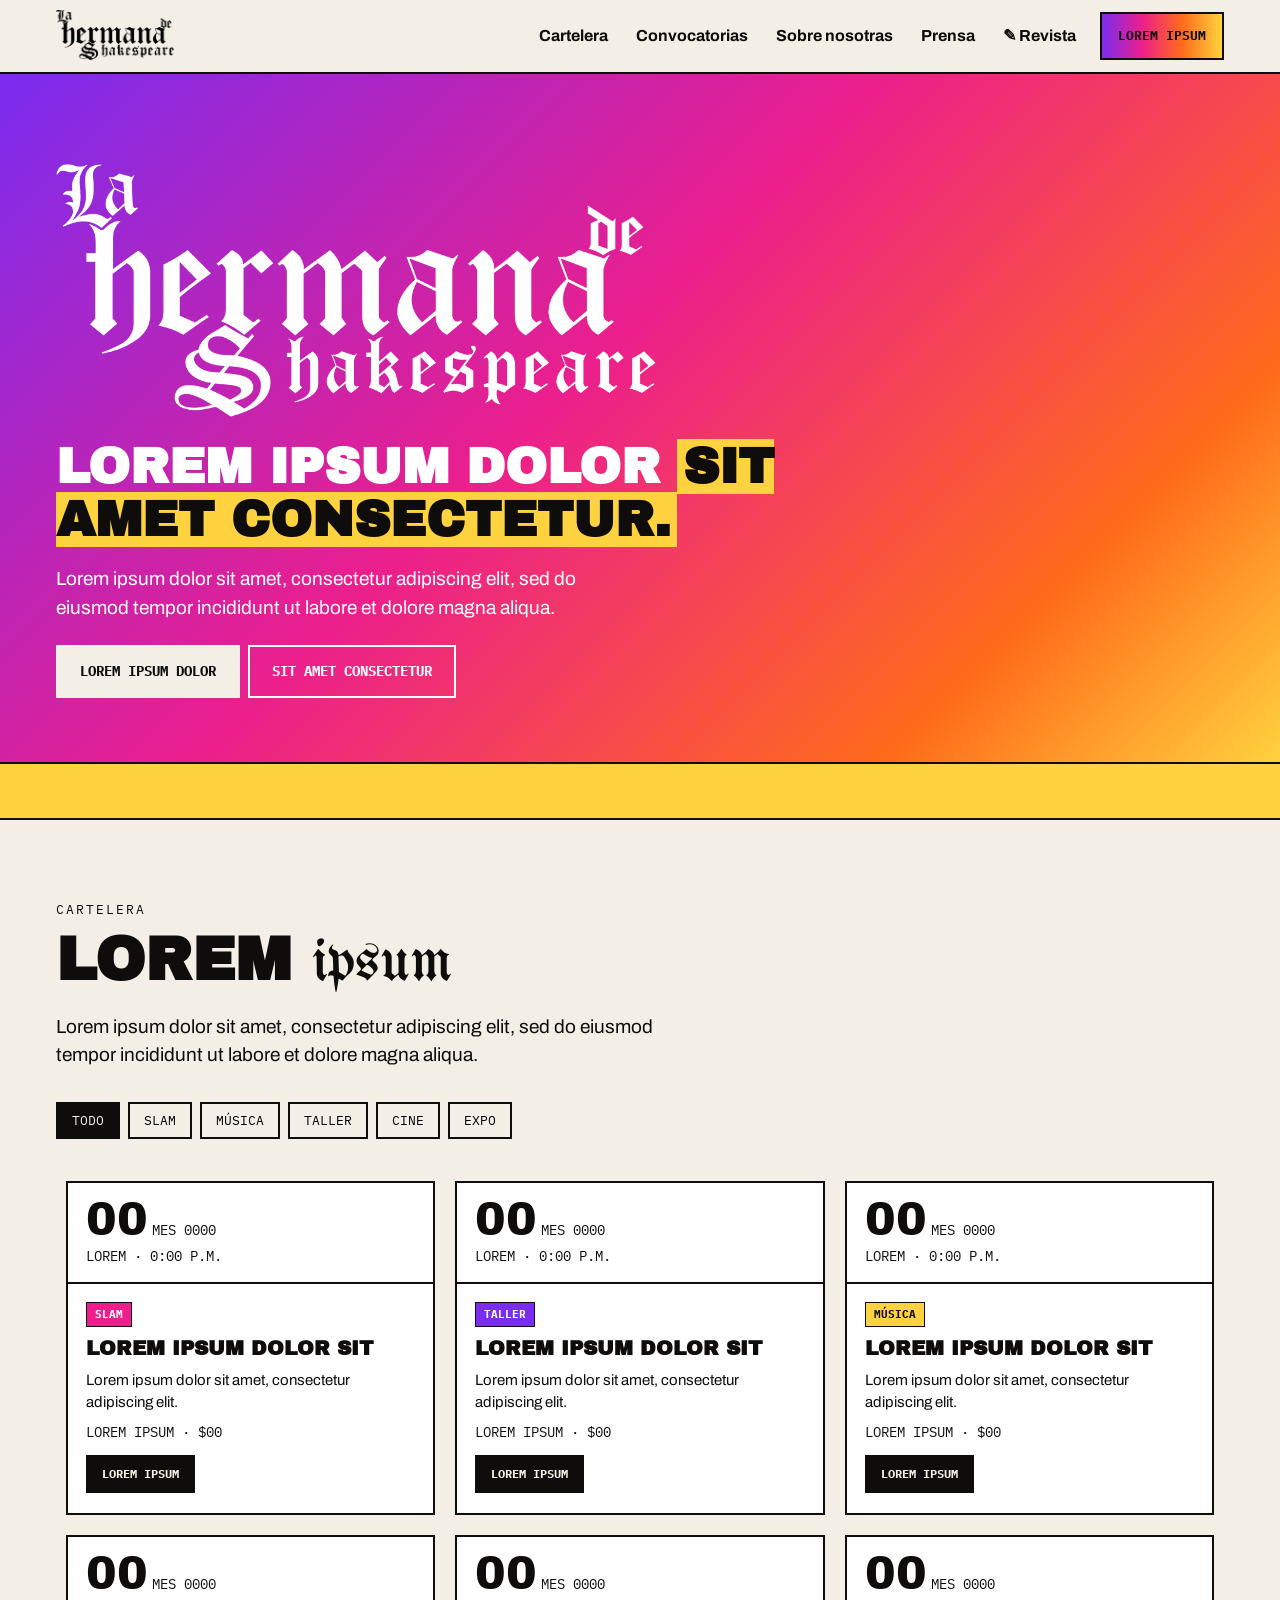
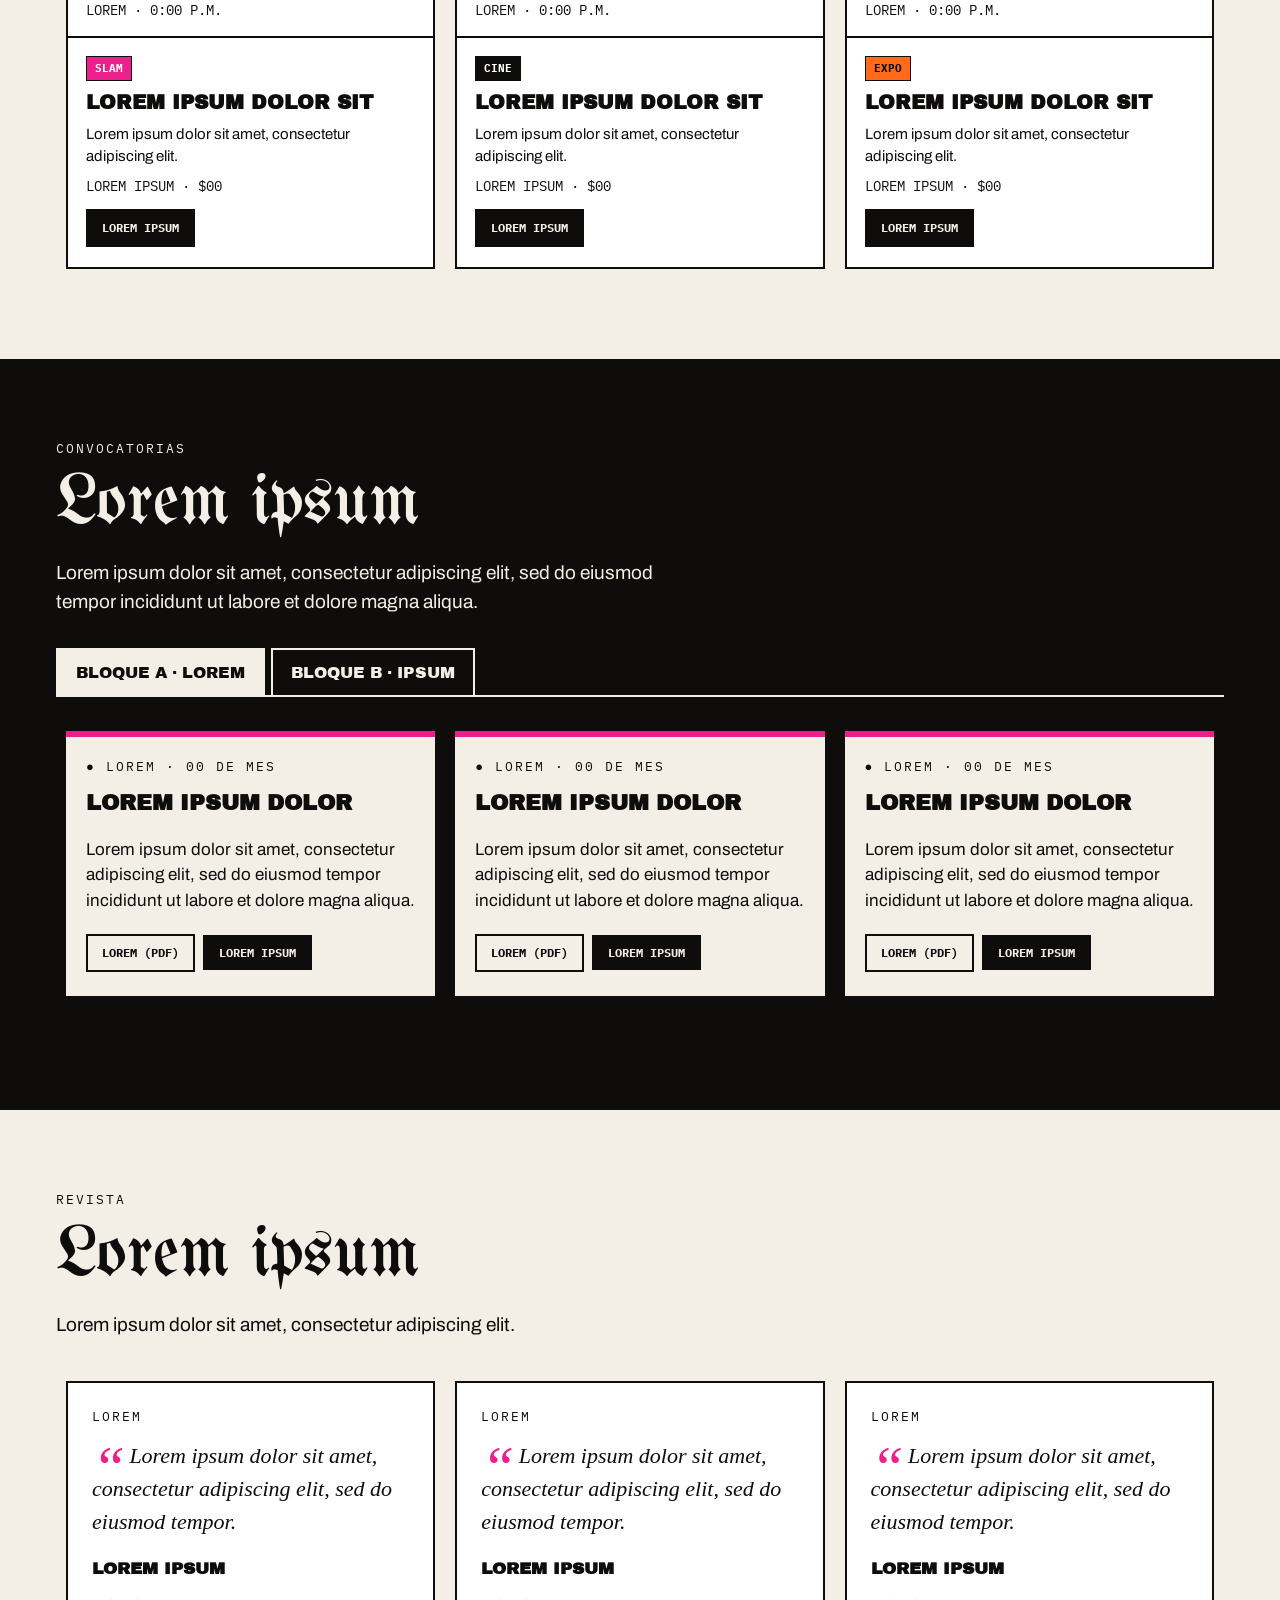
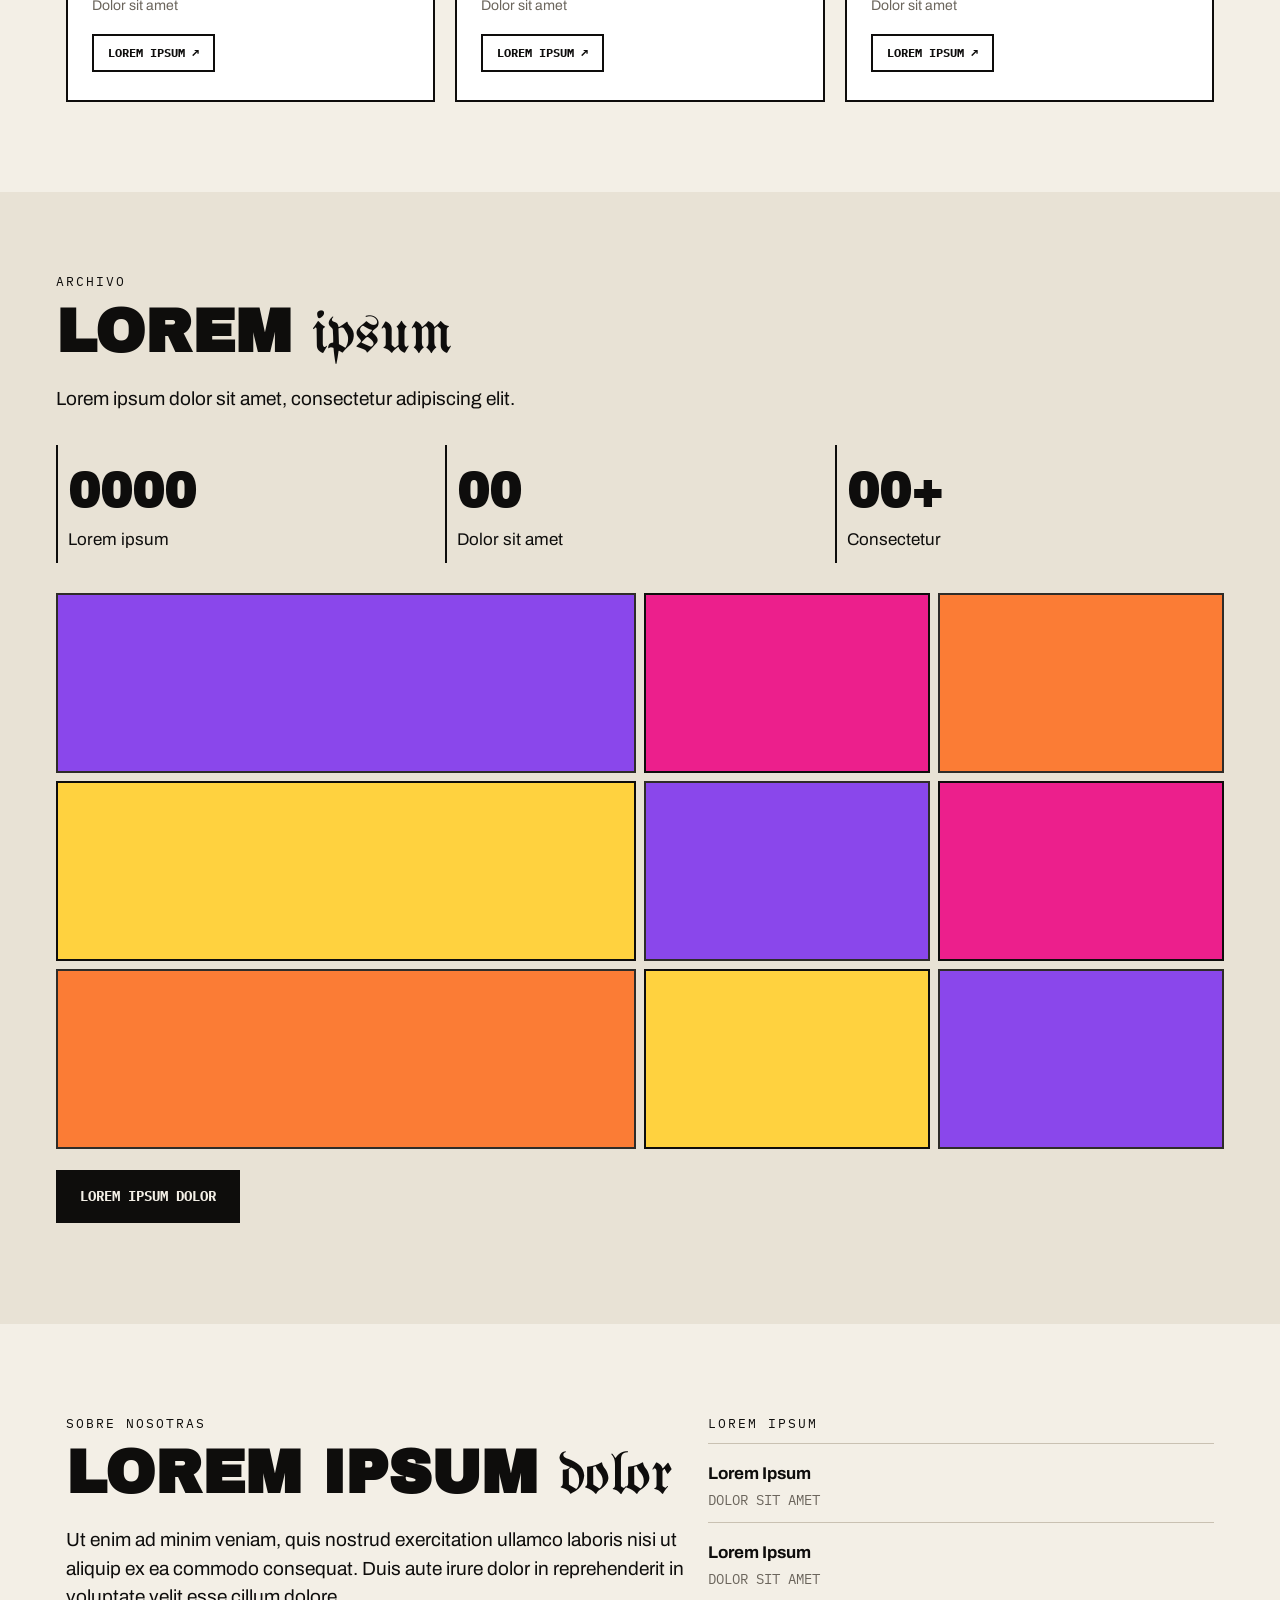
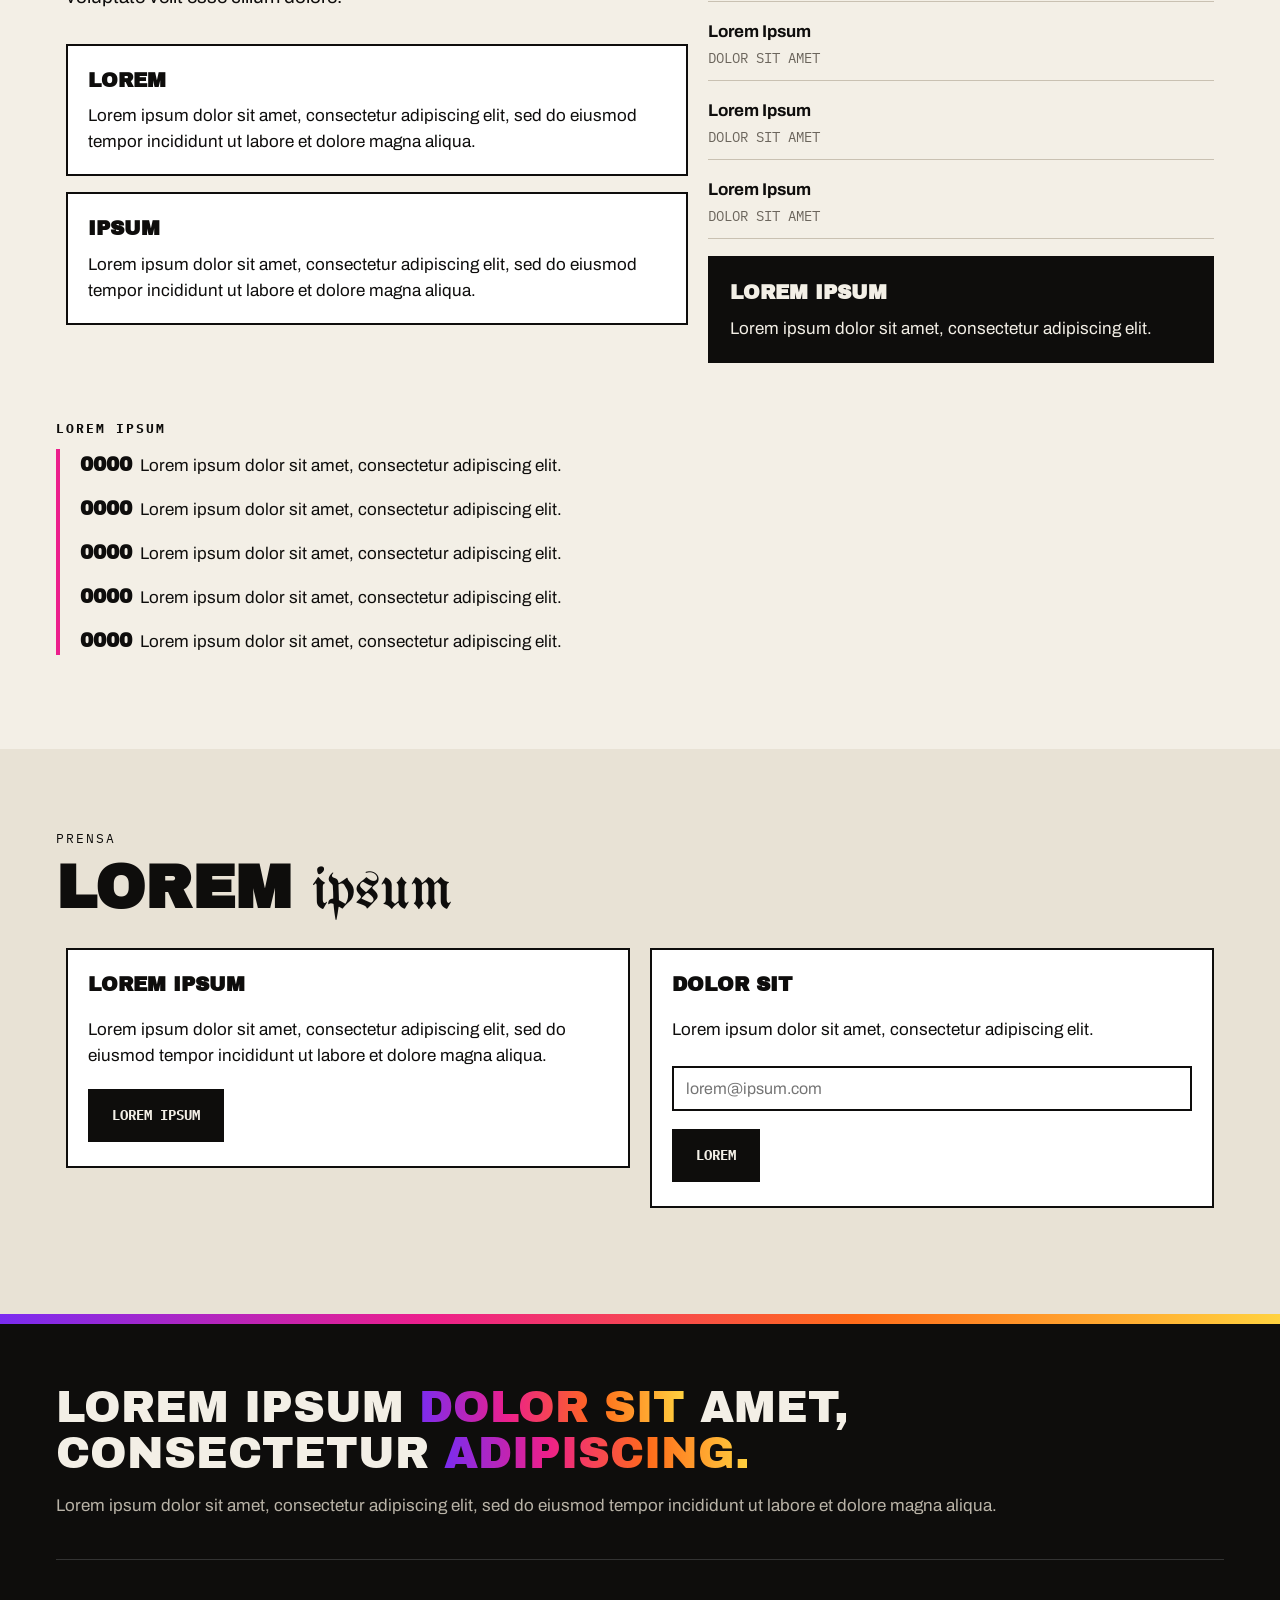
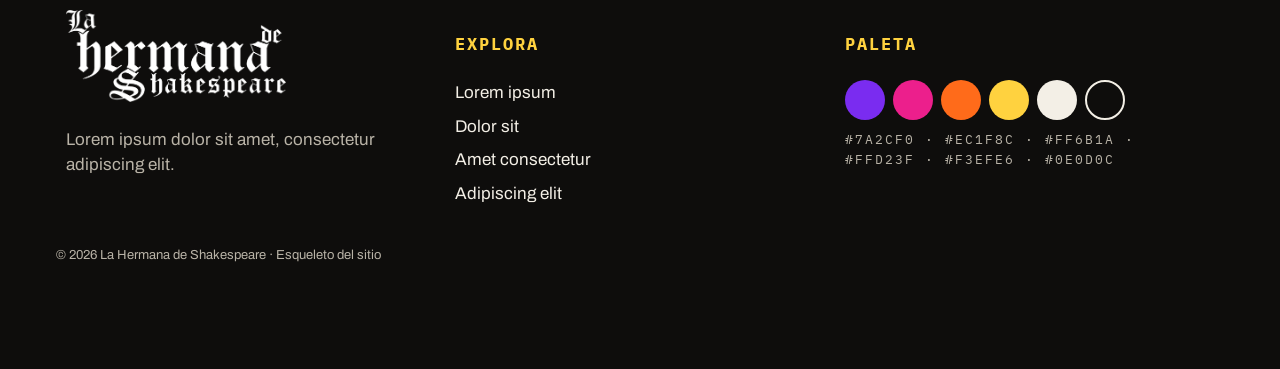
==== commit 5ad29514: "Convierte lhds-3 en esqueleto con colores y lorem ipsum Deja solo la estructura de las secciones, la" ====
--- a/index.html
+++ b/index.html
@@ -3,17 +3,15 @@
 <head>
 <meta charset="UTF-8">
 <meta name="viewport" content="width=device-width, initial-scale=1">
-<title>La Hermana de Shakespeare · Colectivo independiente en Monterrey</title>
-<meta name="description" content="Colectivo independiente que impulsa a artistas emergentes del Área Metropolitana de Monterrey desde 2018.">
+<title>La Hermana de Shakespeare · Esqueleto</title>
 <link rel="icon" href="img/favicon.svg" type="image/svg+xml">
 <link rel="preconnect" href="https://fonts.googleapis.com">
 <link rel="preconnect" href="https://fonts.gstatic.com" crossorigin>
 <link href="https://fonts.googleapis.com/css2?family=Archivo:wght@400;700&family=Archivo+Black&family=Fraunces:ital@1&family=IBM+Plex+Mono:wght@400;700&family=UnifrakturMaguntia&display=swap" rel="stylesheet">
 <link rel="stylesheet" href="css/estilos.css">
-<link rel="stylesheet" href="css/avance.css">
+<link rel="stylesheet" href="css/esqueleto.css">
 </head>
 <body>
-<div class="banner-avance">&#128679; Sitio en construcción · Avance del proyecto · Octubre 2026</div>
 
 <!-- Menú (W3Schools How To: Responsive Top Navigation) -->
 <div class="topnav" id="myTopnav">
@@ -24,8 +22,8 @@
       <a href="#convocatorias">Convocatorias</a>
       <a href="#nosotras">Sobre nosotras</a>
       <a href="#prensa">Prensa</a>
-      <a href="#revista" class="pendiente" title="Próximamente">&#9998; Revista <small>pronto</small></a>
-      <a href="#convocatorias" class="cta degradado">Súmate al micrófono</a>
+      <a href="#revista">&#9998; Revista</a>
+      <a href="#convocatorias" class="cta degradado">Lorem ipsum</a>
     </div>
     <a href="javascript:void(0);" class="icon" onclick="abrirMenu()">&#9776; Menú</a>
   </div>
@@ -35,200 +33,209 @@
 <div class="hero-image">
   <div class="contenedor">
     <img class="logo-grande" src="img/logo-lhds-blanco.png" alt="La Hermana de Shakespeare">
-    <h1>Todo discurso es <span>importante y urgente.</span></h1>
-    <p>Micrófonos abiertos, poesía, música, arte y trinchera independiente en Monterrey. Un espacio seguro para artistas emergentes desde 2018.</p>
-    <a href="#cartelera" class="boton boton-claro">Ver la cartelera de este mes</a>
-    <a href="#convocatorias" class="boton boton-borde">Conoce nuestras convocatorias</a>
-    <p class="etiqueta" style="margin-top:28px;color:#ffd23f">Próximo evento: 14 nov · Micrófono abierto De Morra a Morra · Camaleónico Café</p>
-  </div>
-</div>
-<div class="cinta"><span>Micrófono abierto ✶ Slam de poesía ✶ Bazar de arte ✶ Tocadas ✶ Talleres De Morra a Morra ✶ Exposiciones ✶ Fanzines ✶</span></div>
-
-<!-- Cartelera (W3Schools How To: Filter Elements + Column Cards) -->
-<!-- [EJEMPLO] Cambiar por los eventos reales -->
+    <h1>Lorem ipsum dolor <span>sit amet consectetur.</span></h1>
+    <p>Lorem ipsum dolor sit amet, consectetur adipiscing elit, sed do eiusmod tempor incididunt ut labore et dolore magna aliqua.</p>
+    <span class="boton boton-claro">Lorem ipsum dolor</span>
+    <span class="boton boton-borde">Sit amet consectetur</span>
+  </div>
+</div>
+<div class="cinta"><span>Lorem ✶ Ipsum ✶ Dolor ✶ Sit amet ✶ Consectetur ✶ Adipiscing ✶ Elit ✶</span></div>
+
+<!-- 3. Cartelera (W3Schools How To: Filter Elements + Column Cards) -->
 <div class="seccion" id="cartelera">
   <div class="contenedor">
-    <p class="etiqueta">Cartelera viva</p>
-    <h2 class="titulo">Próximos <span class="gotica">eventos</span></h2>
-    <p class="intro">Fechas, sedes y registro de lo que viene. Todas nuestras actividades son abiertas: sólo hace falta amor por el arte.</p>
+    <p class="etiqueta">Cartelera</p>
+    <h2 class="titulo">Lorem <span class="gotica">ipsum</span></h2>
+    <p class="intro">Lorem ipsum dolor sit amet, consectetur adipiscing elit, sed do eiusmod tempor incididunt ut labore et dolore magna aliqua.</p>
     <div id="myBtnContainer" class="filtros">
       <button class="btn-filtro active" onclick="filterSelection('all')">Todo</button>
-      <button class="btn-filtro" onclick="filterSelection('slam')">Slam de poesía</button>
+      <button class="btn-filtro" onclick="filterSelection('slam')">Slam</button>
       <button class="btn-filtro" onclick="filterSelection('musica')">Música</button>
       <button class="btn-filtro" onclick="filterSelection('taller')">Taller</button>
       <button class="btn-filtro" onclick="filterSelection('cine')">Cine</button>
-      <button class="btn-filtro" onclick="filterSelection('expo')">Exposición</button>
+      <button class="btn-filtro" onclick="filterSelection('expo')">Expo</button>
     </div>
     <div class="row">
       <div class="column filterDiv slam">
         <div class="card">
-          <div class="fecha"><span class="dia">14</span> <span class="mes">nov 2026</span><br><span class="mes">Sábado · 6:00 p.m.</span></div>
-          <div class="info">
-            <span class="label slam">Slam de poesía</span>
-            <h3>Micrófono abierto De Morra a Morra</h3>
-            <p>Poesía, prosa y canción. Cinco minutos por participante.</p>
-            <p><b>&#128205; <a href="https://maps.google.com/?q=Camaleónico+Café+Monterrey" target="_blank">Camaleónico Café · Monterrey</a></b></p>
-            <p class="mes">Entrada $60</p>
-            <span class="boton boton-chico desactivado">Registro próximamente</span>
+          <div class="fecha"><span class="dia">00</span> <span class="mes">mes 0000</span><br><span class="mes">Lorem · 0:00 p.m.</span></div>
+          <div class="info">
+            <span class="label slam">Slam</span>
+            <h3>Lorem ipsum dolor sit</h3>
+            <p>Lorem ipsum dolor sit amet, consectetur adipiscing elit.</p>
+            <p class="mes">Lorem ipsum · $00</p>
+            <span class="boton boton-chico">Lorem ipsum</span>
           </div>
         </div>
       </div>
       <div class="column filterDiv taller">
         <div class="card">
-          <div class="fecha"><span class="dia">22</span> <span class="mes">nov 2026</span><br><span class="mes">Domingo · 5:00 p.m.</span></div>
+          <div class="fecha"><span class="dia">00</span> <span class="mes">mes 0000</span><br><span class="mes">Lorem · 0:00 p.m.</span></div>
           <div class="info">
             <span class="label taller">Taller</span>
-            <h3>Taller de escritura: el cuerpo como archivo</h3>
-            <p>Sesión práctica para escribir desde la memoria personal. Trae libreta.</p>
-            <p><b>&#128205; <a href="https://maps.google.com/?q=Sede+del+colectivo+Monterrey" target="_blank">Sede del colectivo · Monterrey</a></b></p>
-            <p class="mes">Cupo limitado</p>
-            <span class="boton boton-chico desactivado">Registro próximamente</span>
+            <h3>Lorem ipsum dolor sit</h3>
+            <p>Lorem ipsum dolor sit amet, consectetur adipiscing elit.</p>
+            <p class="mes">Lorem ipsum · $00</p>
+            <span class="boton boton-chico">Lorem ipsum</span>
           </div>
         </div>
       </div>
       <div class="column filterDiv musica">
         <div class="card">
-          <div class="fecha"><span class="dia">29</span> <span class="mes">nov 2026</span><br><span class="mes">Domingo · 7:00 p.m.</span></div>
+          <div class="fecha"><span class="dia">00</span> <span class="mes">mes 0000</span><br><span class="mes">Lorem · 0:00 p.m.</span></div>
           <div class="info">
             <span class="label musica">Música</span>
-            <h3>Tocada + bazar de arte</h3>
-            <p>Bandas locales, fanzines, ilustración y libros independientes.</p>
-            <p><b>&#128205; <a href="https://maps.google.com/?q=Metapatio+Monterrey" target="_blank">Metapatio · Monterrey</a></b></p>
-            <p class="mes">Preventa $100 · General $150</p>
-            <span class="boton boton-chico desactivado">Registro próximamente</span>
+            <h3>Lorem ipsum dolor sit</h3>
+            <p>Lorem ipsum dolor sit amet, consectetur adipiscing elit.</p>
+            <p class="mes">Lorem ipsum · $00</p>
+            <span class="boton boton-chico">Lorem ipsum</span>
           </div>
         </div>
       </div>
       <div class="column filterDiv slam">
         <div class="card">
-          <div class="fecha"><span class="dia">6</span> <span class="mes">dic 2026</span><br><span class="mes">Domingo · 6:30 p.m.</span></div>
-          <div class="info">
-            <span class="label slam">Slam de poesía</span>
-            <h3>Slam de poesía: torneo de fin de año</h3>
-            <p>Tres rondas, jurado del público y premio para el primer lugar.</p>
-            <p><b>&#128205; <a href="https://maps.google.com/?q=Otra+Barra+de+Café+Monterrey" target="_blank">Otra Barra de Café · Monterrey</a></b></p>
-            <p class="mes">Entrada $60</p>
-            <span class="boton boton-chico desactivado">Registro próximamente</span>
+          <div class="fecha"><span class="dia">00</span> <span class="mes">mes 0000</span><br><span class="mes">Lorem · 0:00 p.m.</span></div>
+          <div class="info">
+            <span class="label slam">Slam</span>
+            <h3>Lorem ipsum dolor sit</h3>
+            <p>Lorem ipsum dolor sit amet, consectetur adipiscing elit.</p>
+            <p class="mes">Lorem ipsum · $00</p>
+            <span class="boton boton-chico">Lorem ipsum</span>
           </div>
         </div>
       </div>
       <div class="column filterDiv cine">
         <div class="card">
-          <div class="fecha"><span class="dia">13</span> <span class="mes">dic 2026</span><br><span class="mes">Domingo · 7:30 p.m.</span></div>
+          <div class="fecha"><span class="dia">00</span> <span class="mes">mes 0000</span><br><span class="mes">Lorem · 0:00 p.m.</span></div>
           <div class="info">
             <span class="label cine">Cine</span>
-            <h3>Cineclub: directoras mexicanas</h3>
-            <p>Proyección y conversatorio abierto. Trae tu cojín.</p>
-            <p><b>&#128205; <a href="https://maps.google.com/?q=Sede+del+colectivo+Monterrey" target="_blank">Sede del colectivo · Monterrey</a></b></p>
-            <p class="mes">Entrada libre</p>
-            <span class="boton boton-chico desactivado">Registro próximamente</span>
+            <h3>Lorem ipsum dolor sit</h3>
+            <p>Lorem ipsum dolor sit amet, consectetur adipiscing elit.</p>
+            <p class="mes">Lorem ipsum · $00</p>
+            <span class="boton boton-chico">Lorem ipsum</span>
           </div>
         </div>
       </div>
       <div class="column filterDiv expo">
         <div class="card">
-          <div class="fecha"><span class="dia">20</span> <span class="mes">dic 2026</span><br><span class="mes">Domingo · 5:00 p.m.</span></div>
-          <div class="info">
-            <span class="label expo">Exposición</span>
-            <h3>Exposición colectiva: Duodécima edición</h3>
-            <p>Obra de artistas emergentes seleccionada por convocatoria.</p>
-            <p><b>&#128205; <a href="https://maps.google.com/?q=Por+anunciar+Monterrey" target="_blank">Por anunciar · Monterrey</a></b></p>
-            <p class="mes">Entrada libre</p>
-            <span class="boton boton-chico desactivado">Registro próximamente</span>
-          </div>
-        </div>
-      </div>
-    </div>
-  </div>
-</div>
-
-<!-- Convocatorias (W3Schools How To: Tabs) -->
+          <div class="fecha"><span class="dia">00</span> <span class="mes">mes 0000</span><br><span class="mes">Lorem · 0:00 p.m.</span></div>
+          <div class="info">
+            <span class="label expo">Expo</span>
+            <h3>Lorem ipsum dolor sit</h3>
+            <p>Lorem ipsum dolor sit amet, consectetur adipiscing elit.</p>
+            <p class="mes">Lorem ipsum · $00</p>
+            <span class="boton boton-chico">Lorem ipsum</span>
+          </div>
+        </div>
+      </div>
+    </div>
+  </div>
+</div>
+
+<!-- 4. Convocatorias (W3Schools How To: Tabs) -->
 <div class="seccion oscura" id="convocatorias">
   <div class="contenedor">
-    <p class="etiqueta">Llamados abiertos</p>
-    <h2 class="titulo gotica">Convocatorias</h2>
-    <p class="intro">Nuestras propias convocatorias y un directorio curado de becas y fondos de la región para quienes van empezando.</p>
+    <p class="etiqueta">Convocatorias</p>
+    <h2 class="titulo gotica">Lorem ipsum</h2>
+    <p class="intro">Lorem ipsum dolor sit amet, consectetur adipiscing elit, sed do eiusmod tempor incididunt ut labore et dolore magna aliqua.</p>
     <div class="tab">
-      <button class="tablinks" onclick="openTab(event, 'propias')" id="defaultOpen">Convocatorias de La Hermana</button>
-      <button class="tablinks" onclick="openTab(event, 'externas')">Red de convocatorias externas</button>
+      <button class="tablinks" onclick="openTab(event, 'propias')" id="defaultOpen">Bloque A · Lorem</button>
+      <button class="tablinks" onclick="openTab(event, 'externas')">Bloque B · Ipsum</button>
     </div>
     <div id="propias" class="tabcontent">
       <div class="row">
         <div class="column">
           <div class="convocatoria">
-            <p class="etiqueta"><span class="abierta">&#9679; Abierta</span> · Cierra 10 de noviembre</p>
-            <h3>Lecturas para el micrófono abierto</h3>
-            <p>Poesía, prosa, canción o performance. Buscamos voces nuevas y voces que ya conocen el camino.</p>
-            <a href="docs/bases-microfono-abierto.pdf" class="boton boton-borde boton-chico" download>&#11015; Bases (PDF)</a>
-            <button class="boton boton-chico" onclick="abrirFormulario('Lecturas para el micrófono abierto')">Inscribirme</button>
+            <p class="etiqueta">&#9679; Lorem · 00 de mes</p>
+            <h3>Lorem ipsum dolor</h3>
+            <p>Lorem ipsum dolor sit amet, consectetur adipiscing elit, sed do eiusmod tempor incididunt ut labore et dolore magna aliqua.</p>
+            <span class="boton boton-borde boton-chico">Lorem (PDF)</span>
+            <button class="boton boton-chico" onclick="document.getElementById('formModal').style.display='block'">Lorem ipsum</button>
           </div>
         </div>
         <div class="column">
           <div class="convocatoria">
-            <p class="etiqueta"><span class="abierta">&#9679; Abierta</span> · Cierra 20 de noviembre</p>
-            <h3>Bazar de arte y fanzines</h3>
-            <p>Mesa para ilustración, gráfica, fanzines, libros y objetos hechos a mano.</p>
-            <a href="docs/bases-bazar.pdf" class="boton boton-borde boton-chico" download>&#11015; Bases (PDF)</a>
-            <button class="boton boton-chico" onclick="abrirFormulario('Bazar de arte y fanzines')">Inscribirme</button>
+            <p class="etiqueta">&#9679; Lorem · 00 de mes</p>
+            <h3>Lorem ipsum dolor</h3>
+            <p>Lorem ipsum dolor sit amet, consectetur adipiscing elit, sed do eiusmod tempor incididunt ut labore et dolore magna aliqua.</p>
+            <span class="boton boton-borde boton-chico">Lorem (PDF)</span>
+            <button class="boton boton-chico" onclick="document.getElementById('formModal').style.display='block'">Lorem ipsum</button>
           </div>
         </div>
         <div class="column">
           <div class="convocatoria">
-            <p class="etiqueta"><span class="abierta">&#9679; Abierta</span> · Cierra 1 de diciembre</p>
-            <h3>Exposición colectiva · Duodécima edición</h3>
-            <p>Pintura, fotografía, ilustración y técnica mixta de artistas emergentes de Monterrey.</p>
-            <a href="docs/bases-exposicion.pdf" class="boton boton-borde boton-chico" download>&#11015; Bases (PDF)</a>
-            <button class="boton boton-chico" onclick="abrirFormulario('Exposición colectiva · Duodécima edición')">Inscribirme</button>
+            <p class="etiqueta">&#9679; Lorem · 00 de mes</p>
+            <h3>Lorem ipsum dolor</h3>
+            <p>Lorem ipsum dolor sit amet, consectetur adipiscing elit, sed do eiusmod tempor incididunt ut labore et dolore magna aliqua.</p>
+            <span class="boton boton-borde boton-chico">Lorem (PDF)</span>
+            <button class="boton boton-chico" onclick="document.getElementById('formModal').style.display='block'">Lorem ipsum</button>
           </div>
         </div>
       </div>
     </div>
     <div id="externas" class="tabcontent">
-      <div class="en-obra obra-oscura">
-      <p class="etiqueta">&#128679; En construcción</p>
-      <h3>Red de convocatorias externas</h3>
-      <p>Estamos armando el directorio de becas, fondos y convocatorias de la región. Muy pronto podrás consultarlo aquí.</p>
-    </div>
-    </div>
-  </div>
-</div>
-
-<!-- Puente editorial -->
-<!-- [EJEMPLO] Cambiar por textos reales de la revista -->
+      <ul class="lista">
+        <li><span class="etiqueta org">Lorem ipsum</span><h3>Lorem ipsum dolor sit amet</h3><span class="gris">Lorem ipsum dolor sit amet, consectetur adipiscing elit.</span></li>
+        <li><span class="etiqueta org">Lorem ipsum</span><h3>Lorem ipsum dolor sit amet</h3><span class="gris">Lorem ipsum dolor sit amet, consectetur adipiscing elit.</span></li>
+        <li><span class="etiqueta org">Lorem ipsum</span><h3>Lorem ipsum dolor sit amet</h3><span class="gris">Lorem ipsum dolor sit amet, consectetur adipiscing elit.</span></li>
+        <li><span class="etiqueta org">Lorem ipsum</span><h3>Lorem ipsum dolor sit amet</h3><span class="gris">Lorem ipsum dolor sit amet, consectetur adipiscing elit.</span></li>
+      </ul>
+    </div>
+  </div>
+</div>
+
+<!-- 5. Puente editorial -->
 <div class="seccion" id="revista">
   <div class="contenedor">
-    <p class="etiqueta">El puente editorial · Lo último de la revista</p>
-    <h2 class="titulo gotica">Revista [Nombre]</h2>
-    <p class="intro">Nuestro territorio editorial: creación literaria, reseñas y crítica.</p>
-    <div class="en-obra">
-      <p class="etiqueta">&#128679; En construcción</p>
-      <h3>Lo último de la revista</h3>
-      <p>Esta sección mostrará los textos más recientes de la revista literaria (poemas, ensayos y reseñas) en cuanto el sitio de la revista esté en línea.</p>
-    </div>
-  </div>
-</div>
-
-<!-- Archivo (W3Schools How To: Image Grid + Modal Images) -->
+    <p class="etiqueta">Revista</p>
+    <h2 class="titulo gotica">Lorem ipsum</h2>
+    <p class="intro">Lorem ipsum dolor sit amet, consectetur adipiscing elit.</p>
+    <div class="row">
+        <div class="column">
+          <div class="cita">
+            <p class="etiqueta">Lorem</p>
+            <blockquote>Lorem ipsum dolor sit amet, consectetur adipiscing elit, sed do eiusmod tempor.</blockquote>
+            <h3>Lorem ipsum</h3>
+            <p class="gris-oscuro">Dolor sit amet</p>
+            <span class="boton boton-borde boton-chico">Lorem ipsum &#8599;</span>
+          </div>
+        </div>
+        <div class="column">
+          <div class="cita">
+            <p class="etiqueta">Lorem</p>
+            <blockquote>Lorem ipsum dolor sit amet, consectetur adipiscing elit, sed do eiusmod tempor.</blockquote>
+            <h3>Lorem ipsum</h3>
+            <p class="gris-oscuro">Dolor sit amet</p>
+            <span class="boton boton-borde boton-chico">Lorem ipsum &#8599;</span>
+          </div>
+        </div>
+        <div class="column">
+          <div class="cita">
+            <p class="etiqueta">Lorem</p>
+            <blockquote>Lorem ipsum dolor sit amet, consectetur adipiscing elit, sed do eiusmod tempor.</blockquote>
+            <h3>Lorem ipsum</h3>
+            <p class="gris-oscuro">Dolor sit amet</p>
+            <span class="boton boton-borde boton-chico">Lorem ipsum &#8599;</span>
+          </div>
+        </div>
+    </div>
+  </div>
+</div>
+
+<!-- 6. Archivo (W3Schools How To: Image Grid) -->
 <div class="seccion beige" id="archivo">
   <div class="contenedor">
-    <p class="etiqueta">Archivo · memoria rápida</p>
-    <h2 class="titulo">Muro de <span class="gotica">recuerdos</span></h2>
-    <p class="intro">Micrófonos abiertos, tocadas, talleres y exposiciones desde 2018. No somos un proyecto pasajero.</p>
+    <p class="etiqueta">Archivo</p>
+    <h2 class="titulo">Lorem <span class="gotica">ipsum</span></h2>
+    <p class="intro">Lorem ipsum dolor sit amet, consectetur adipiscing elit.</p>
     <div class="row cifras" style="margin-bottom:30px">
-      <div class="column"><b>2018</b>Primera edición</div>
-      <div class="column"><b>11</b>Ediciones del festival</div>
-      <div class="column"><b>18+</b>Sedes en el área metropolitana</div>
-    </div>
-    <div class="galeria">
-      <img src="img/archivo/2023-07-casa-del-libro-05.jpg" alt="Micrófono abierto y Bazar de Arte · Casa Universitaria del Libro UANL · Julio 2023" onclick="verImagen(this)">
-      <img src="img/archivo/2019-10-ziggy-bar-02.jpg" alt="Vol. IV · Ziggy Bar · Octubre 2019" onclick="verImagen(this)">
-      <img src="img/archivo/2024-03-camaleonico-04.jpg" alt="Micrófono abierto · Camaleónico Café · Marzo 2024" onclick="verImagen(this)">
-      <img src="img/archivo/2022-05-estudio-lizzard-02.jpg" alt="Séptima edición · Estudio Lizzard · Mayo 2022" onclick="verImagen(this)">
-      <img src="img/archivo/2020-03-casa-naranjos-03.jpg" alt="Micrófono abierto De Morra a Morra · Casa Naranjos · Distrito Tec · Marzo 2020" onclick="verImagen(this)">
-      <img src="img/archivo/2024-04-fac-musica-04.jpg" alt="ExpresArte Poesía · Facultad de Música UANL · Abril 2024" onclick="verImagen(this)">
-      <div class="foto-pendiente ancha">&#128679; Más fotos en camino</div>
-    </div>
-    <p><a href="archivo.html" class="boton">Ver el archivo (avance)</a></p>
+      <div class="column"><b>0000</b>Lorem ipsum</div>
+      <div class="column"><b>00</b>Dolor sit amet</div>
+      <div class="column"><b>00+</b>Consectetur</div>
+    </div>
+    <div class="galeria"><div class="bloque c-violeta ancha"></div><div class="bloque c-rosa "></div><div class="bloque c-naranja "></div><div class="bloque c-amarillo ancha"></div><div class="bloque c-violeta "></div><div class="bloque c-rosa "></div><div class="bloque c-naranja ancha"></div><div class="bloque c-amarillo "></div><div class="bloque c-violeta "></div>
+    </div>
+    <p><a href="archivo.html" class="boton">Lorem ipsum dolor</a></p>
   </div>
 </div>
 
@@ -238,33 +245,19 @@
     <div class="row">
       <div class="column col-55">
         <p class="etiqueta">Sobre nosotras</p>
-        <h2 class="titulo">Una hermana <span class="gotica">para todxs</span></h2>
-        <p class="intro">La Hermana de Shakespeare es un colectivo independiente que funge como plataforma para impulsar a lxs artistas emergentes en el Área Metropolitana de Monterrey, mediante proyectos culturales multidisciplinarios.</p>
-        <div class="caja"><h3>Misión</h3>Ofrecer una plataforma segura y dinámica para lxs artistas emergentes del Área Metropolitana de Monterrey a través de la gestión de proyectos multidisciplinarios.</div>
-        <div class="caja"><h3>Visión</h3>Enriquecer el acervo cultural de Nuevo León gestionando espacios seguros, para que en La Hermana de Shakespeare siempre seas escuchadx.</div>
+        <h2 class="titulo">Lorem ipsum <span class="gotica">dolor</span></h2>
+        <p class="intro">Ut enim ad minim veniam, quis nostrud exercitation ullamco laboris nisi ut aliquip ex ea commodo consequat. Duis aute irure dolor in reprehenderit in voluptate velit esse cillum dolore.</p>
+        <div class="caja"><h3>Lorem</h3>Lorem ipsum dolor sit amet, consectetur adipiscing elit, sed do eiusmod tempor incididunt ut labore et dolore magna aliqua.</div>
+        <div class="caja"><h3>Ipsum</h3>Lorem ipsum dolor sit amet, consectetur adipiscing elit, sed do eiusmod tempor incididunt ut labore et dolore magna aliqua.</div>
       </div>
       <div class="column col-45 equipo">
-        <p class="etiqueta">El equipo</p>
-        <p><b>Paola Pavón</b><br><small>Directora general</small></p>
-        <p><b>Uriel Moreno</b><br><small>Relacionista público</small></p>
-        <p><b>Regina García</b><br><small>Coordinadora editorial</small></p>
-        <p><b>Daniela Martínez</b><br><small>Coordinadora de logística</small></p>
-        <p><b>Ricardo Hernández</b><br><small>Asistente de logística</small></p>
-        <p><b>Iris Martínez</b><br><small>Community manager</small></p>
-        <p><b>Patricia Guevara</b><br><small>Asistente editorial</small></p>
-        <div class="caja oscura"><h3>Sede: Sinarte</h3>Dirección, horarios y mapa: próximamente.</div>
-      </div>
-    </div>
-    <h3 class="etiqueta" style="margin-top:30px">Línea del tiempo</h3>
-    <div class="linea">
-      <p><b>2018</b>Vol. I y II en Ámbar Galería Café</p>
-      <p><b>2019</b>Primer taller De Morra a Morra · Vol. III y IV</p>
-      <p><b>2020</b>Taller en el Tec · Quinta edición en línea</p>
-      <p><b>2021</b>Sexta edición en línea · HeForShe Tec</p>
-      <p><b>2022</b>Séptima y octava edición: el regreso presencial</p>
-      <p><b>2023</b>Bazar en Casa del Libro UANL · Décima edición</p>
-      <p><b>2024</b>Escobedo, Facultad de Música UANL · Vol. XI en Metapatio</p>
-    </div>
+        <p class="etiqueta">Lorem ipsum</p>
+        <p><b>Lorem Ipsum</b><br><small>Dolor sit amet</small></p><p><b>Lorem Ipsum</b><br><small>Dolor sit amet</small></p><p><b>Lorem Ipsum</b><br><small>Dolor sit amet</small></p><p><b>Lorem Ipsum</b><br><small>Dolor sit amet</small></p><p><b>Lorem Ipsum</b><br><small>Dolor sit amet</small></p>
+        <div class="caja oscura"><h3>Lorem ipsum</h3>Lorem ipsum dolor sit amet, consectetur adipiscing elit.</div>
+      </div>
+    </div>
+    <h3 class="etiqueta" style="margin-top:30px">Lorem ipsum</h3>
+    <div class="linea"><p><b>0000</b>Lorem ipsum dolor sit amet, consectetur adipiscing elit.</p><p><b>0000</b>Lorem ipsum dolor sit amet, consectetur adipiscing elit.</p><p><b>0000</b>Lorem ipsum dolor sit amet, consectetur adipiscing elit.</p><p><b>0000</b>Lorem ipsum dolor sit amet, consectetur adipiscing elit.</p><p><b>0000</b>Lorem ipsum dolor sit amet, consectetur adipiscing elit.</p></div>
   </div>
 </div>
 
@@ -272,88 +265,53 @@
 <div class="seccion beige" id="prensa">
   <div class="contenedor">
     <p class="etiqueta">Prensa</p>
-    <h2 class="titulo">Kit de <span class="gotica">prensa</span></h2>
-    <div class="en-obra">
-      <p class="etiqueta">&#128679; En construcción</p>
-      <h3>Kit de prensa y boletín</h3>
-      <p>Aquí podrás descargar el kit de prensa con logotipos, fotografías y trayectoria del colectivo, y suscribirte al boletín mensual.</p>
-    </div>
-  </div>
-</div>
-
-<!-- Ventana de inscripción (W3Schools How To: Modal + Contact Form) -->
+    <h2 class="titulo">Lorem <span class="gotica">ipsum</span></h2>
+    <div class="row">
+      <div class="column col-50"><div class="caja"><h3>Lorem ipsum</h3><p>Lorem ipsum dolor sit amet, consectetur adipiscing elit, sed do eiusmod tempor incididunt ut labore et dolore magna aliqua.</p><span class="boton">Lorem ipsum</span></div></div>
+      <div class="column col-50"><div class="caja"><h3>Dolor sit</h3><p>Lorem ipsum dolor sit amet, consectetur adipiscing elit.</p><input type="email" placeholder="lorem@ipsum.com"><span class="boton">Lorem</span></div></div>
+    </div>
+  </div>
+</div>
+
+<!-- Ventana (W3Schools How To: Modal) -->
 <div id="formModal" class="modal">
   <div class="modal-content">
     <span class="close" onclick="cerrarModal('formModal')">&times;</span>
-    <h3 class="titulo" style="font-size:26px">Inscripción</h3>
-    <form id="formulario" onsubmit="enviarFormulario(event)">
-      <label for="campoConvocatoria">Convocatoria</label>
-      <input type="text" id="campoConvocatoria" name="convocatoria" readonly>
-      <label for="nombre">Nombre o nombre artístico</label>
-      <input type="text" id="nombre" name="nombre" required>
-      <label for="correo">Correo</label>
-      <input type="email" id="correo" name="correo" required>
-      <label for="disciplina">Disciplina</label>
-      <select id="disciplina" name="disciplina">
-        <option>Poesía</option><option>Prosa</option><option>Música</option>
-        <option>Artes visuales</option><option>Performance</option><option>Otra</option>
-      </select>
-      <label for="propuesta">Cuéntanos sobre tu propuesta</label>
-      <textarea id="propuesta" name="propuesta" rows="4" required></textarea>
-      <button type="submit" class="boton degradado" style="color:#0e0d0c">Enviar inscripción</button>
-    </form>
-    <div id="gracias" style="display:none">
-      <p class="gotica" style="font-size:40px;margin:0">¡Gracias!</p>
-      <p>Recibimos tu inscripción. Te escribiremos al correo que nos dejaste.</p>
-    </div>
-  </div>
-</div>
-
-<a href="#cartelera" id="botonFlotante" class="degradado">&#127908; Próximo evento</a>
+    <h3 class="titulo" style="font-size:26px">Lorem ipsum</h3>
+    <label>Lorem</label><input type="text">
+    <label>Ipsum</label><input type="email">
+    <label>Dolor sit amet</label><textarea rows="4"></textarea>
+    <span class="boton degradado" style="color:#0e0d0c">Lorem ipsum</span>
+  </div>
+</div>
 
 <!-- Pie de página -->
 <div class="degradado" style="height:10px"></div>
 <footer class="footer">
   <div class="contenedor">
-    <p class="manifiesto">Un espacio <span class="texto-degradado">seguro</span>, no separatista y de <span class="texto-degradado">puertas abiertas.</span></p>
-    <p style="max-width:650px;color:#b9b3a7">Aquí todas las voces son bienvenidas. Cero tolerancia a discursos de odio, acoso o propaganda partidista. Si algo te hace sentir insegurx en uno de nuestros eventos, búscanos: te vamos a escuchar.</p>
-    <hr style="border-color:#333;margin:40px 0">
+    <p class="manifiesto">Lorem ipsum <span class="texto-degradado">dolor sit</span> amet, consectetur <span class="texto-degradado">adipiscing.</span></p>
+    <p class="gris">Lorem ipsum dolor sit amet, consectetur adipiscing elit, sed do eiusmod tempor incididunt ut labore et dolore magna aliqua.</p>
+    <hr class="linea-gris">
     <div class="row">
       <div class="column">
         <img src="img/logo-lhds-blanco.png" alt="La Hermana de Shakespeare" style="width:220px">
-        <p style="color:#b9b3a7">Colectivo independiente para artistas emergentes del Área Metropolitana de Monterrey.</p>
-        <p class="etiqueta" style="color:#ffd23f">Redes sociales: próximamente</p>
+        <p class="gris">Lorem ipsum dolor sit amet, consectetur adipiscing elit.</p>
       </div>
       <div class="column">
         <h4>Explora</h4>
-        <ul>
-          <li><a href="index.html#cartelera">Cartelera</a></li>
-          <li><a href="index.html#convocatorias">Convocatorias</a></li>
-          <li><a href="archivo.html">Archivo histórico</a></li>
-          <li class="pendiente-texto">Revista (próximamente)</li>
-        </ul>
+        <ul><li>Lorem ipsum</li><li>Dolor sit</li><li>Amet consectetur</li><li>Adipiscing elit</li></ul>
       </div>
       <div class="column">
-        <h4>Contacto</h4>
-        <ul>
-          <!-- [POR CONFIRMAR] correo del colectivo -->
-          <li><a href="mailto:contacto@lahermanadeshakespeare.mx">contacto@lahermanadeshakespeare.mx</a></li>
-          <li class="pendiente-texto">Kit de prensa (próximamente)</li>
-          <li><a href="aviso-legal.html">Aviso legal y privacidad</a></li>
-          <li>Monterrey, Nuevo León</li>
-        </ul>
-      </div>
-    </div>
-    <p style="color:#8f897e;font-size:13px">© 2026 La Hermana de Shakespeare · Colectivo independiente</p>
+        <h4>Paleta</h4>
+        <div class="paleta">
+          <span class="c-violeta" title="#7a2cf0"></span><span class="c-rosa" title="#ec1f8c"></span><span class="c-naranja" title="#ff6b1a"></span><span class="c-amarillo" title="#ffd23f"></span><span class="c-papel" title="#f3efe6"></span><span class="c-negro borde-claro" title="#0e0d0c"></span>
+        </div>
+        <p class="etiqueta gris" style="margin-top:10px">#7a2cf0 · #ec1f8c · #ff6b1a · #ffd23f · #f3efe6 · #0e0d0c</p>
+      </div>
+    </div>
+    <p class="gris" style="font-size:13px">© 2026 La Hermana de Shakespeare · Esqueleto del sitio</p>
   </div>
 </footer>
-
-<!-- Ventana para ver fotos (W3Schools How To: Modal Images) -->
-<div id="imgModal" class="modal" onclick="cerrarModal('imgModal')">
-  <span class="close">&times;</span>
-  <img id="imgGrande" alt="">
-  <div id="caption" class="caption"></div>
-</div>
 
 <script src="js/script.js"></script>
 </body>
--- a/css/esqueleto.css
+++ b/css/esqueleto.css
@@ -0,0 +1,74 @@
+/* =====================================================
+   Esqueleto: solo estructura, colores y lorem ipsum.
+   Los bloques de color ocupan el lugar de las fotos.
+   ===================================================== */
+
+/* Portada sin foto: solo el degradado de la marca */
+.hero-image {
+  background-image: linear-gradient(135deg, #7a2cf0 0%, #ec1f8c 45%, #ff6b1a 80%, #ffd23f 100%);
+}
+
+/* Colores de la marca */
+.c-violeta { background-color: #7a2cf0; }
+.c-rosa { background-color: #ec1f8c; }
+.c-naranja { background-color: #ff6b1a; }
+.c-amarillo { background-color: #ffd23f; }
+.c-negro { background-color: #0e0d0c; }
+.c-papel { background-color: #f3efe6; }
+
+/* Bloques en lugar de fotos */
+.bloque {
+  height: 180px;
+  border: 2px solid #0e0d0c;
+}
+
+.bloque.ancha {
+  grid-column: span 2;
+}
+
+.galeria .bloque:nth-child(odd) {
+  opacity: 0.85;
+}
+
+/* Paleta del pie de página */
+.paleta {
+  display: flex;
+  gap: 8px;
+}
+
+.paleta span {
+  width: 40px;
+  height: 40px;
+  border-radius: 50%;
+  display: inline-block;
+}
+
+.borde-claro {
+  border: 2px solid #f3efe6;
+}
+
+/* Textos grises */
+.gris {
+  color: #b9b3a7;
+}
+
+.gris-oscuro {
+  color: #6b655c;
+  font-size: 14px;
+}
+
+.linea-gris {
+  border: 0;
+  border-top: 1px solid #333;
+  margin: 40px 0;
+}
+
+ul.lista li {
+  padding: 18px 0;
+}
+
+@media screen and (max-width: 700px) {
+  .bloque {
+    height: 130px;
+  }
+}
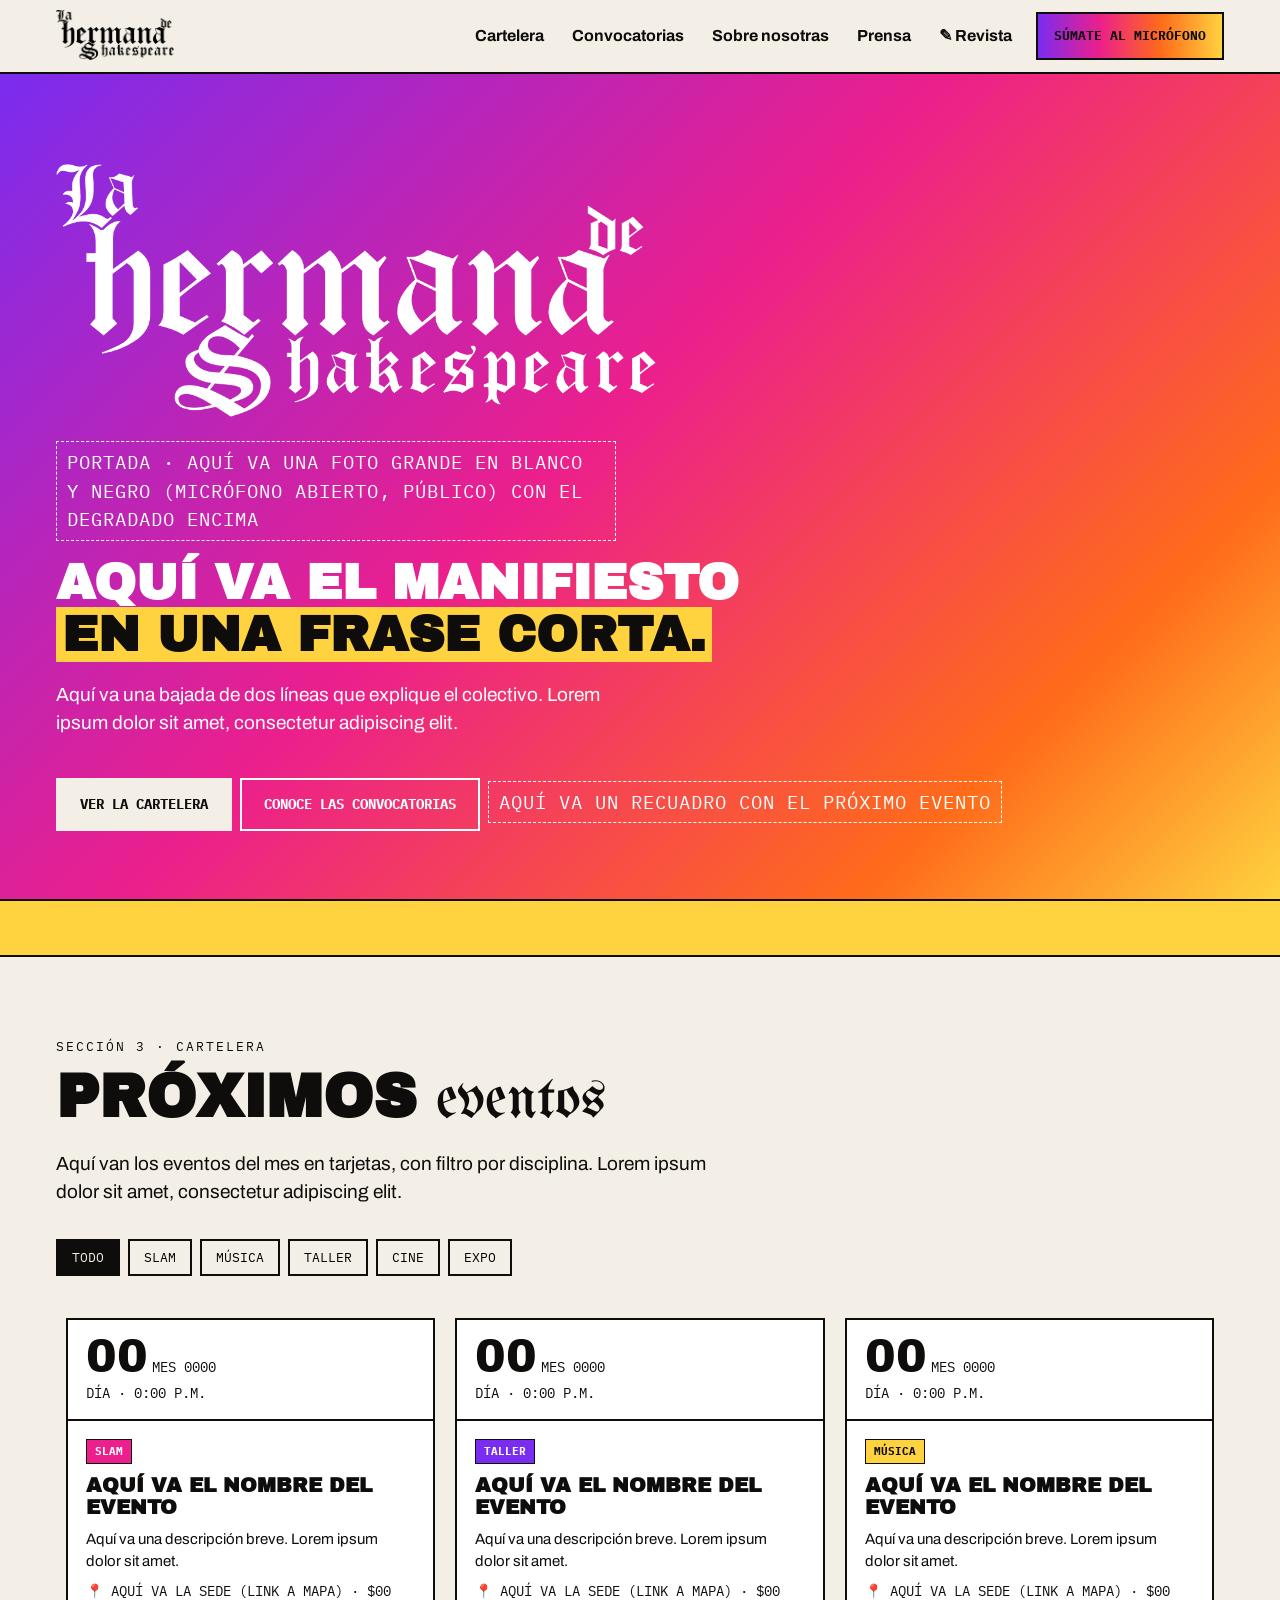
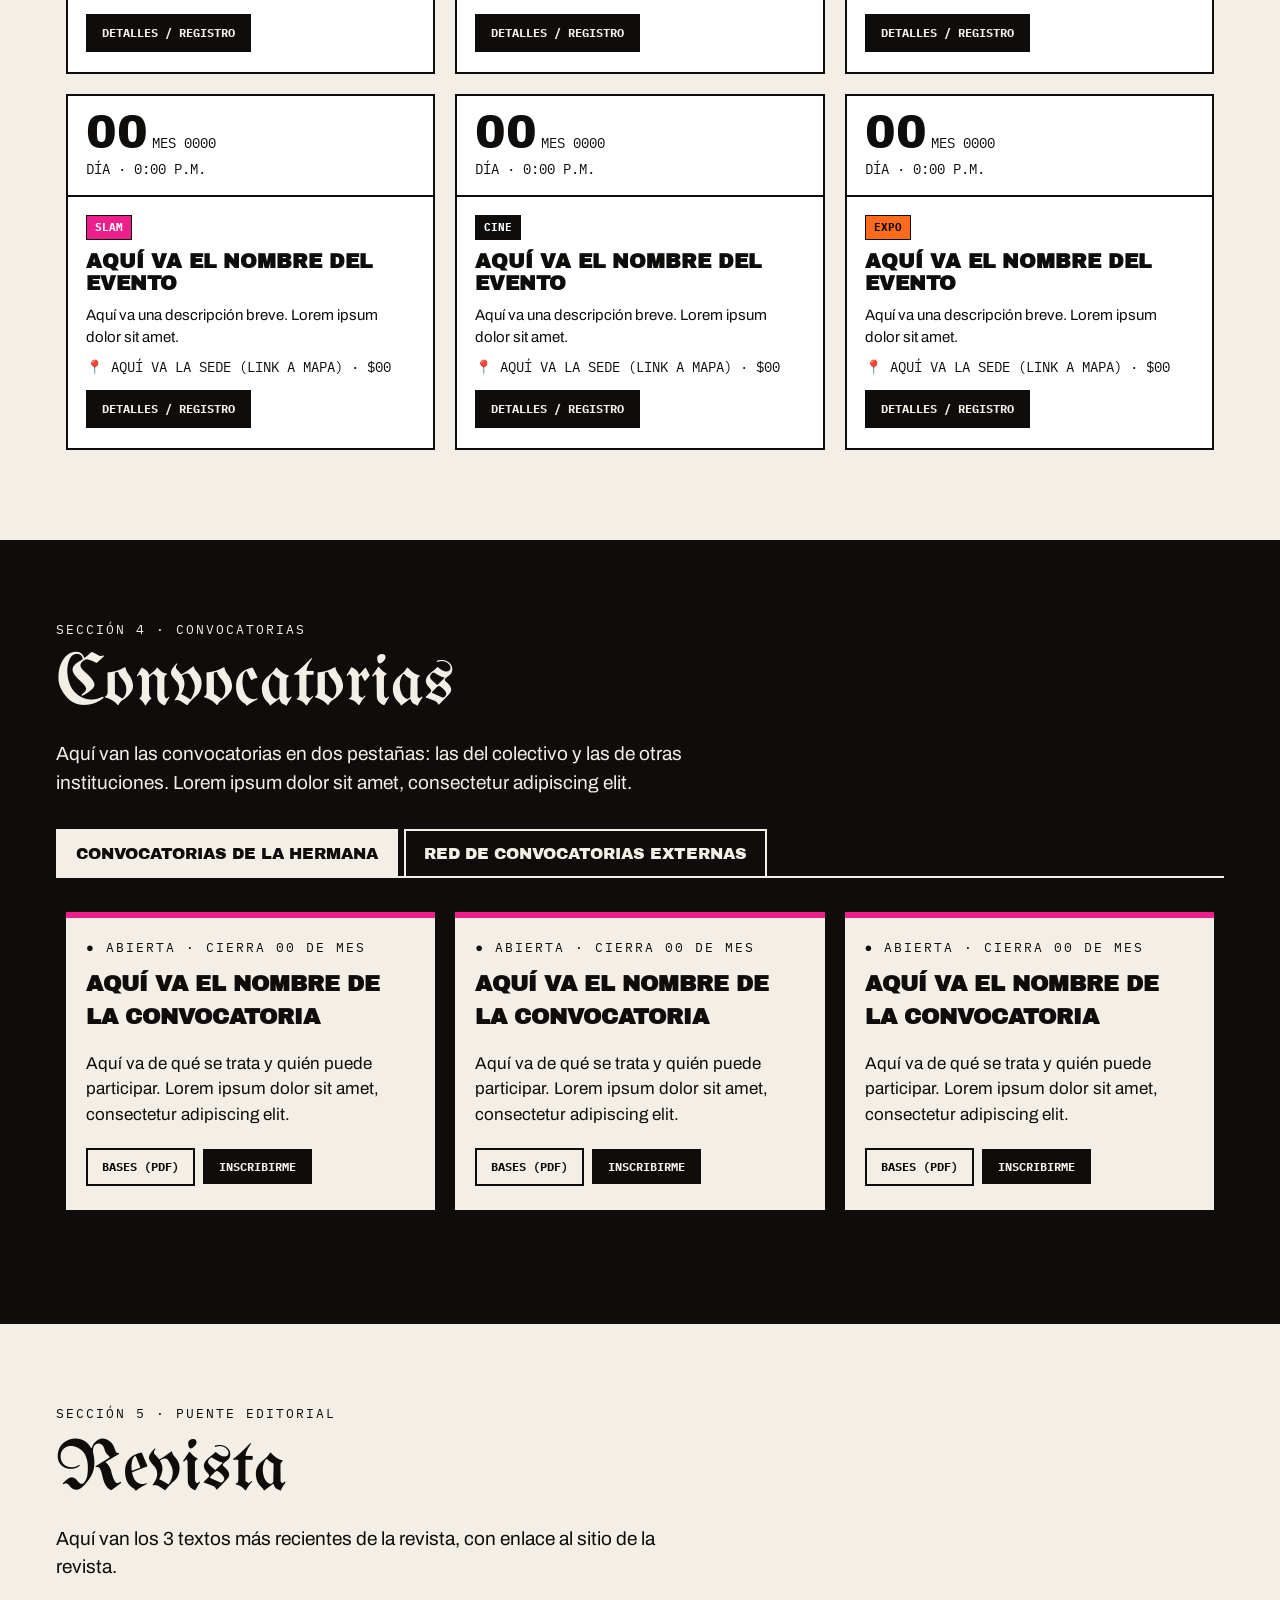
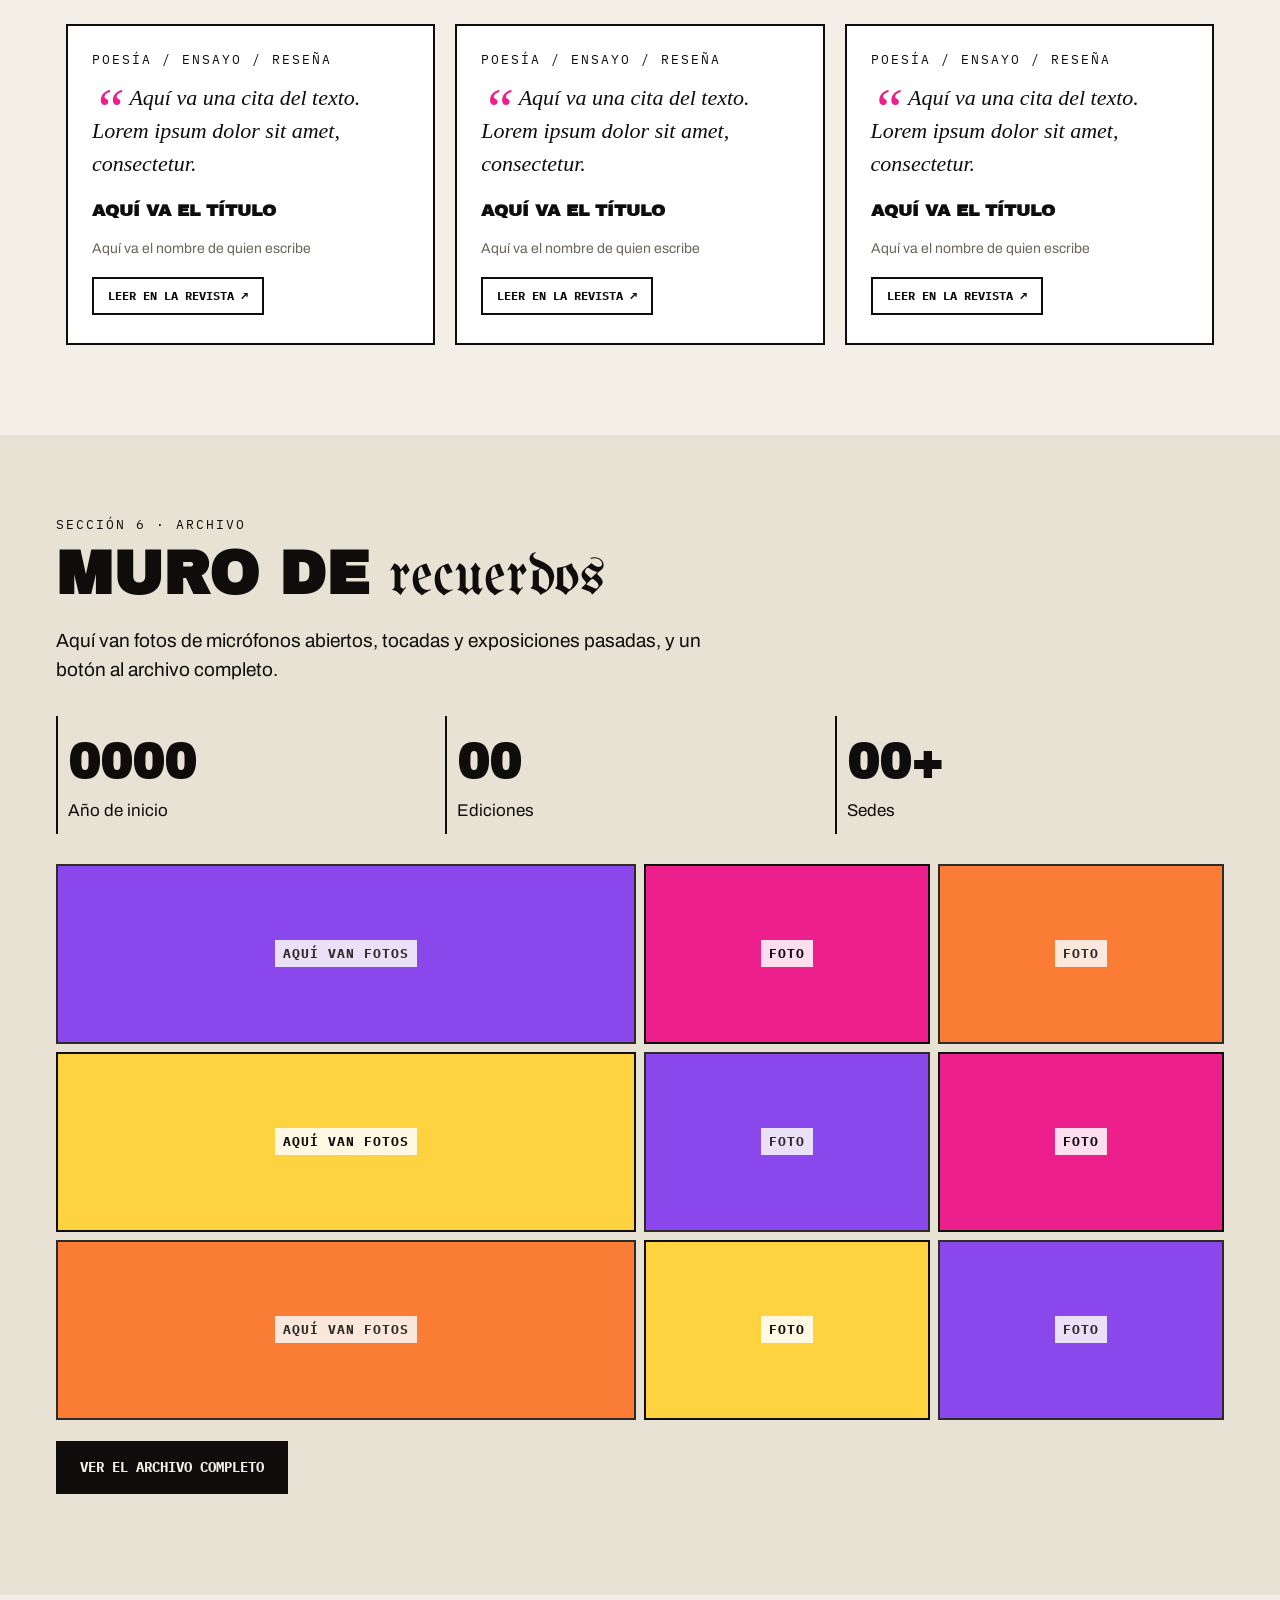
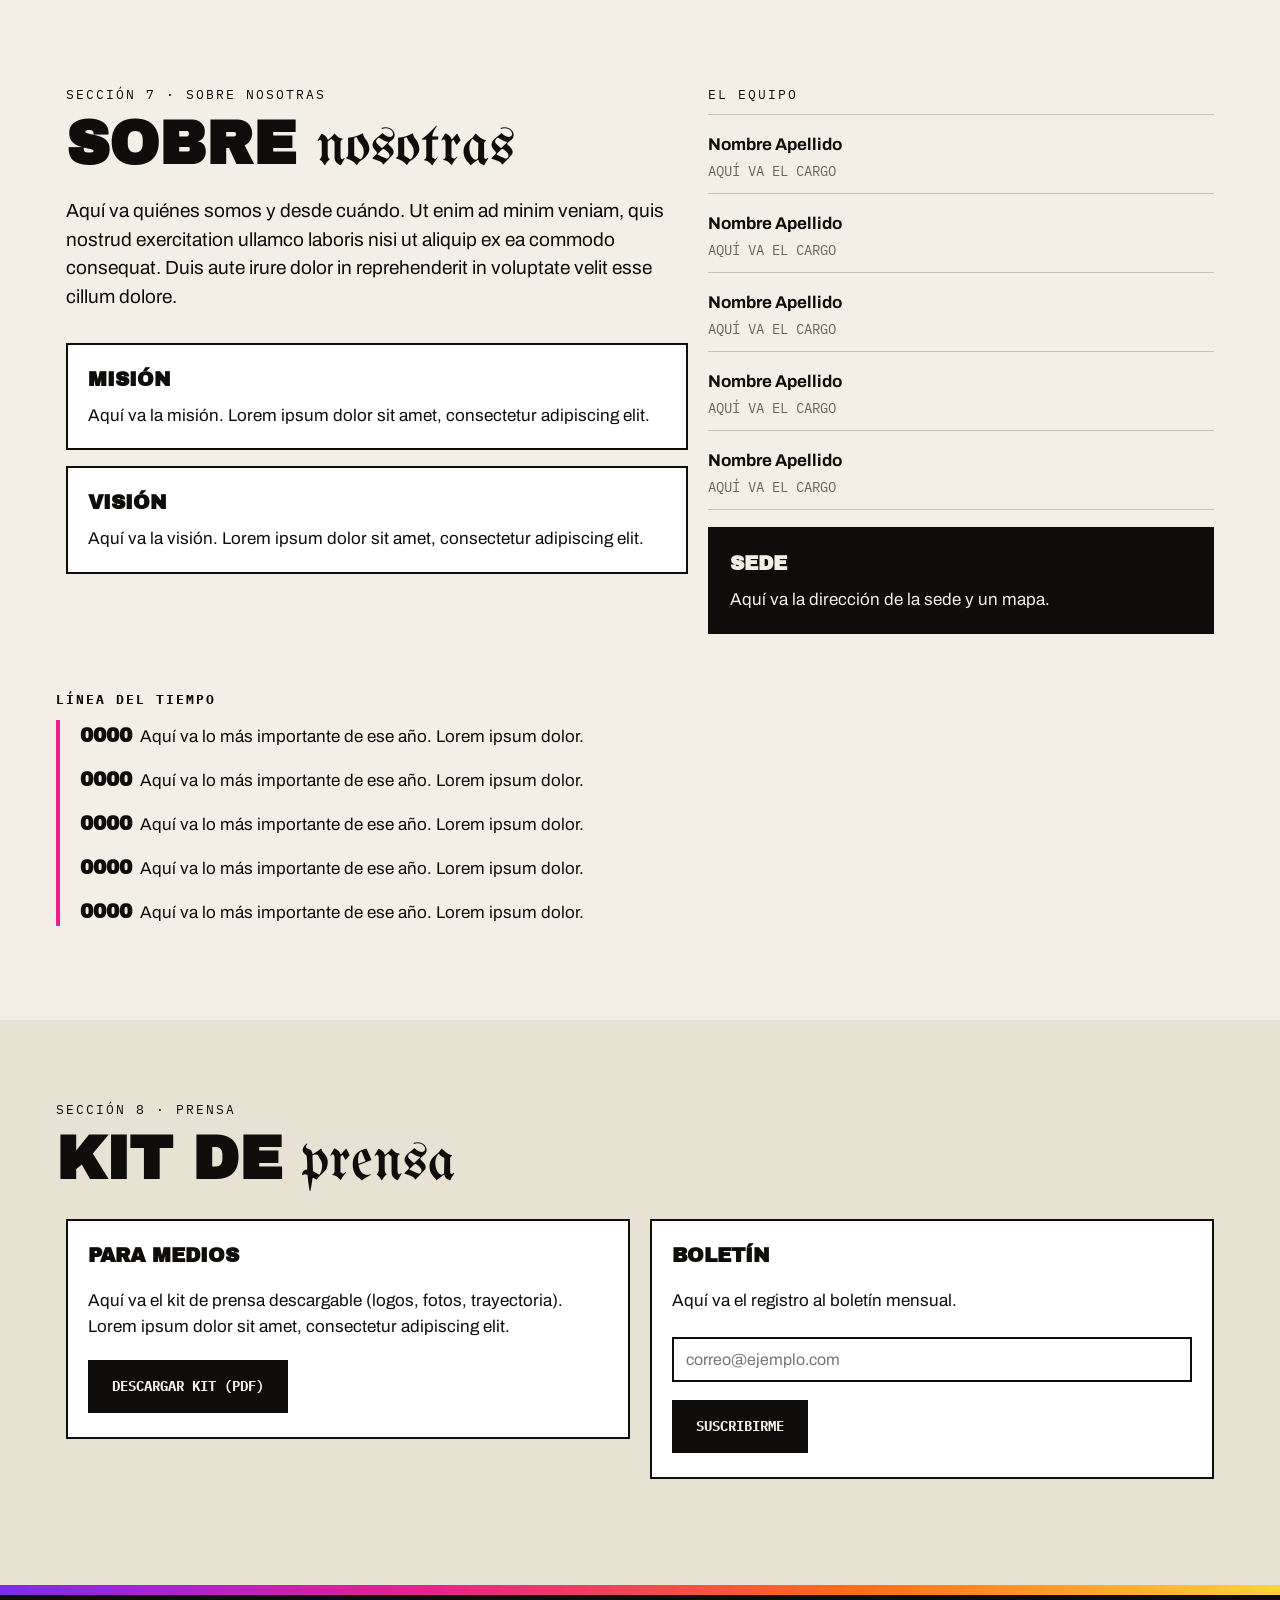
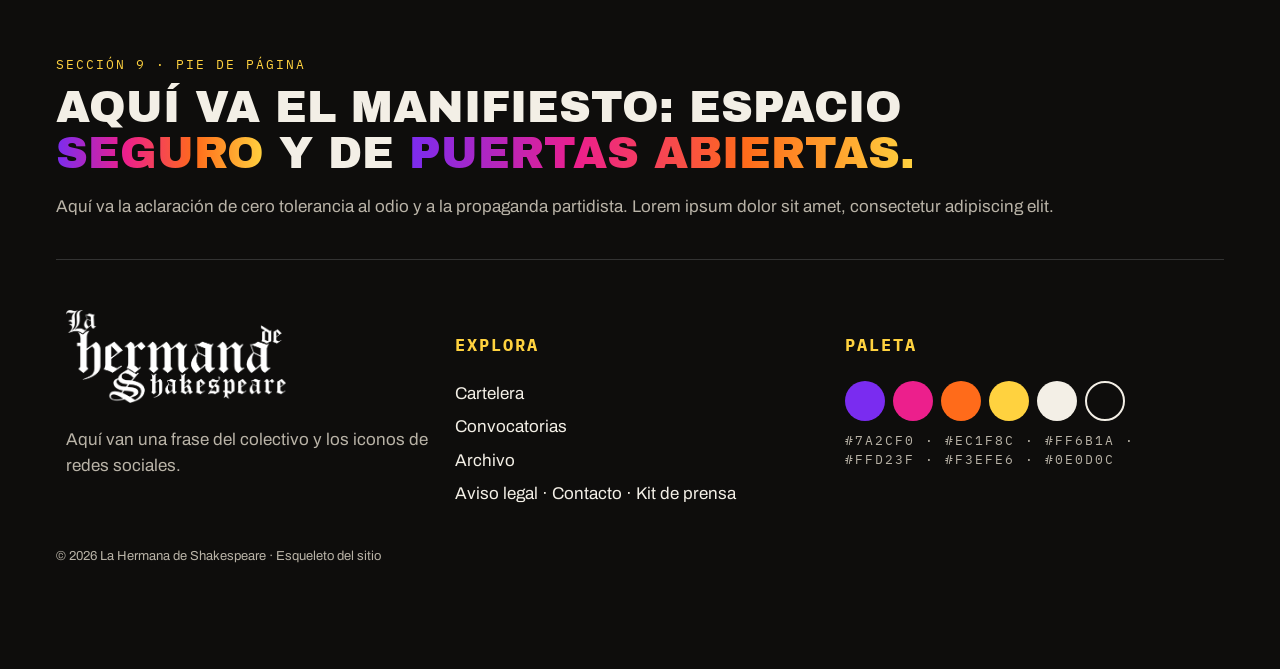
==== commit 5a8bdecf: "Nombra las secciones del esqueleto e indica qué va en cada lugar Co-Authored-By: Claude Opus 5.5 (1M" ====
--- a/index.html
+++ b/index.html
@@ -23,7 +23,7 @@
       <a href="#nosotras">Sobre nosotras</a>
       <a href="#prensa">Prensa</a>
       <a href="#revista">&#9998; Revista</a>
-      <a href="#convocatorias" class="cta degradado">Lorem ipsum</a>
+      <a href="#convocatorias" class="cta degradado">Súmate al micrófono</a>
     </div>
     <a href="javascript:void(0);" class="icon" onclick="abrirMenu()">&#9776; Menú</a>
   </div>
@@ -33,20 +33,22 @@
 <div class="hero-image">
   <div class="contenedor">
     <img class="logo-grande" src="img/logo-lhds-blanco.png" alt="La Hermana de Shakespeare">
-    <h1>Lorem ipsum dolor <span>sit amet consectetur.</span></h1>
-    <p>Lorem ipsum dolor sit amet, consectetur adipiscing elit, sed do eiusmod tempor incididunt ut labore et dolore magna aliqua.</p>
-    <span class="boton boton-claro">Lorem ipsum dolor</span>
-    <span class="boton boton-borde">Sit amet consectetur</span>
-  </div>
-</div>
-<div class="cinta"><span>Lorem ✶ Ipsum ✶ Dolor ✶ Sit amet ✶ Consectetur ✶ Adipiscing ✶ Elit ✶</span></div>
+    <p class="indica">Portada · aquí va una foto grande en blanco y negro (micrófono abierto, público) con el degradado encima</p>
+    <h1>Aquí va el manifiesto <span>en una frase corta.</span></h1>
+    <p>Aquí va una bajada de dos líneas que explique el colectivo. Lorem ipsum dolor sit amet, consectetur adipiscing elit.</p>
+    <span class="boton boton-claro">Ver la cartelera</span>
+    <span class="boton boton-borde">Conoce las convocatorias</span>
+    <p class="indica" style="margin-top:24px">Aquí va un recuadro con el próximo evento</p>
+  </div>
+</div>
+<div class="cinta"><span>Aquí van las disciplinas ✶ Micrófono abierto ✶ Slam ✶ Música ✶ Talleres ✶ Exposiciones ✶</span></div>
 
 <!-- 3. Cartelera (W3Schools How To: Filter Elements + Column Cards) -->
 <div class="seccion" id="cartelera">
   <div class="contenedor">
-    <p class="etiqueta">Cartelera</p>
-    <h2 class="titulo">Lorem <span class="gotica">ipsum</span></h2>
-    <p class="intro">Lorem ipsum dolor sit amet, consectetur adipiscing elit, sed do eiusmod tempor incididunt ut labore et dolore magna aliqua.</p>
+    <p class="etiqueta">Sección 3 · Cartelera</p>
+    <h2 class="titulo">Próximos <span class="gotica">eventos</span></h2>
+    <p class="intro">Aquí van los eventos del mes en tarjetas, con filtro por disciplina. Lorem ipsum dolor sit amet, consectetur adipiscing elit.</p>
     <div id="myBtnContainer" class="filtros">
       <button class="btn-filtro active" onclick="filterSelection('all')">Todo</button>
       <button class="btn-filtro" onclick="filterSelection('slam')">Slam</button>
@@ -58,73 +60,73 @@
     <div class="row">
       <div class="column filterDiv slam">
         <div class="card">
-          <div class="fecha"><span class="dia">00</span> <span class="mes">mes 0000</span><br><span class="mes">Lorem · 0:00 p.m.</span></div>
+          <div class="fecha"><span class="dia">00</span> <span class="mes">mes 0000</span><br><span class="mes">Día · 0:00 p.m.</span></div>
           <div class="info">
             <span class="label slam">Slam</span>
-            <h3>Lorem ipsum dolor sit</h3>
-            <p>Lorem ipsum dolor sit amet, consectetur adipiscing elit.</p>
-            <p class="mes">Lorem ipsum · $00</p>
-            <span class="boton boton-chico">Lorem ipsum</span>
+            <h3>Aquí va el nombre del evento</h3>
+            <p>Aquí va una descripción breve. Lorem ipsum dolor sit amet.</p>
+            <p class="mes">&#128205; Aquí va la sede (link a mapa) · $00</p>
+            <span class="boton boton-chico">Detalles / Registro</span>
           </div>
         </div>
       </div>
       <div class="column filterDiv taller">
         <div class="card">
-          <div class="fecha"><span class="dia">00</span> <span class="mes">mes 0000</span><br><span class="mes">Lorem · 0:00 p.m.</span></div>
+          <div class="fecha"><span class="dia">00</span> <span class="mes">mes 0000</span><br><span class="mes">Día · 0:00 p.m.</span></div>
           <div class="info">
             <span class="label taller">Taller</span>
-            <h3>Lorem ipsum dolor sit</h3>
-            <p>Lorem ipsum dolor sit amet, consectetur adipiscing elit.</p>
-            <p class="mes">Lorem ipsum · $00</p>
-            <span class="boton boton-chico">Lorem ipsum</span>
+            <h3>Aquí va el nombre del evento</h3>
+            <p>Aquí va una descripción breve. Lorem ipsum dolor sit amet.</p>
+            <p class="mes">&#128205; Aquí va la sede (link a mapa) · $00</p>
+            <span class="boton boton-chico">Detalles / Registro</span>
           </div>
         </div>
       </div>
       <div class="column filterDiv musica">
         <div class="card">
-          <div class="fecha"><span class="dia">00</span> <span class="mes">mes 0000</span><br><span class="mes">Lorem · 0:00 p.m.</span></div>
+          <div class="fecha"><span class="dia">00</span> <span class="mes">mes 0000</span><br><span class="mes">Día · 0:00 p.m.</span></div>
           <div class="info">
             <span class="label musica">Música</span>
-            <h3>Lorem ipsum dolor sit</h3>
-            <p>Lorem ipsum dolor sit amet, consectetur adipiscing elit.</p>
-            <p class="mes">Lorem ipsum · $00</p>
-            <span class="boton boton-chico">Lorem ipsum</span>
+            <h3>Aquí va el nombre del evento</h3>
+            <p>Aquí va una descripción breve. Lorem ipsum dolor sit amet.</p>
+            <p class="mes">&#128205; Aquí va la sede (link a mapa) · $00</p>
+            <span class="boton boton-chico">Detalles / Registro</span>
           </div>
         </div>
       </div>
       <div class="column filterDiv slam">
         <div class="card">
-          <div class="fecha"><span class="dia">00</span> <span class="mes">mes 0000</span><br><span class="mes">Lorem · 0:00 p.m.</span></div>
+          <div class="fecha"><span class="dia">00</span> <span class="mes">mes 0000</span><br><span class="mes">Día · 0:00 p.m.</span></div>
           <div class="info">
             <span class="label slam">Slam</span>
-            <h3>Lorem ipsum dolor sit</h3>
-            <p>Lorem ipsum dolor sit amet, consectetur adipiscing elit.</p>
-            <p class="mes">Lorem ipsum · $00</p>
-            <span class="boton boton-chico">Lorem ipsum</span>
+            <h3>Aquí va el nombre del evento</h3>
+            <p>Aquí va una descripción breve. Lorem ipsum dolor sit amet.</p>
+            <p class="mes">&#128205; Aquí va la sede (link a mapa) · $00</p>
+            <span class="boton boton-chico">Detalles / Registro</span>
           </div>
         </div>
       </div>
       <div class="column filterDiv cine">
         <div class="card">
-          <div class="fecha"><span class="dia">00</span> <span class="mes">mes 0000</span><br><span class="mes">Lorem · 0:00 p.m.</span></div>
+          <div class="fecha"><span class="dia">00</span> <span class="mes">mes 0000</span><br><span class="mes">Día · 0:00 p.m.</span></div>
           <div class="info">
             <span class="label cine">Cine</span>
-            <h3>Lorem ipsum dolor sit</h3>
-            <p>Lorem ipsum dolor sit amet, consectetur adipiscing elit.</p>
-            <p class="mes">Lorem ipsum · $00</p>
-            <span class="boton boton-chico">Lorem ipsum</span>
+            <h3>Aquí va el nombre del evento</h3>
+            <p>Aquí va una descripción breve. Lorem ipsum dolor sit amet.</p>
+            <p class="mes">&#128205; Aquí va la sede (link a mapa) · $00</p>
+            <span class="boton boton-chico">Detalles / Registro</span>
           </div>
         </div>
       </div>
       <div class="column filterDiv expo">
         <div class="card">
-          <div class="fecha"><span class="dia">00</span> <span class="mes">mes 0000</span><br><span class="mes">Lorem · 0:00 p.m.</span></div>
+          <div class="fecha"><span class="dia">00</span> <span class="mes">mes 0000</span><br><span class="mes">Día · 0:00 p.m.</span></div>
           <div class="info">
             <span class="label expo">Expo</span>
-            <h3>Lorem ipsum dolor sit</h3>
-            <p>Lorem ipsum dolor sit amet, consectetur adipiscing elit.</p>
-            <p class="mes">Lorem ipsum · $00</p>
-            <span class="boton boton-chico">Lorem ipsum</span>
+            <h3>Aquí va el nombre del evento</h3>
+            <p>Aquí va una descripción breve. Lorem ipsum dolor sit amet.</p>
+            <p class="mes">&#128205; Aquí va la sede (link a mapa) · $00</p>
+            <span class="boton boton-chico">Detalles / Registro</span>
           </div>
         </div>
       </div>
@@ -135,50 +137,50 @@
 <!-- 4. Convocatorias (W3Schools How To: Tabs) -->
 <div class="seccion oscura" id="convocatorias">
   <div class="contenedor">
-    <p class="etiqueta">Convocatorias</p>
-    <h2 class="titulo gotica">Lorem ipsum</h2>
-    <p class="intro">Lorem ipsum dolor sit amet, consectetur adipiscing elit, sed do eiusmod tempor incididunt ut labore et dolore magna aliqua.</p>
+    <p class="etiqueta">Sección 4 · Convocatorias</p>
+    <h2 class="titulo gotica">Convocatorias</h2>
+    <p class="intro">Aquí van las convocatorias en dos pestañas: las del colectivo y las de otras instituciones. Lorem ipsum dolor sit amet, consectetur adipiscing elit.</p>
     <div class="tab">
-      <button class="tablinks" onclick="openTab(event, 'propias')" id="defaultOpen">Bloque A · Lorem</button>
-      <button class="tablinks" onclick="openTab(event, 'externas')">Bloque B · Ipsum</button>
+      <button class="tablinks" onclick="openTab(event, 'propias')" id="defaultOpen">Convocatorias de La Hermana</button>
+      <button class="tablinks" onclick="openTab(event, 'externas')">Red de convocatorias externas</button>
     </div>
     <div id="propias" class="tabcontent">
       <div class="row">
         <div class="column">
           <div class="convocatoria">
-            <p class="etiqueta">&#9679; Lorem · 00 de mes</p>
-            <h3>Lorem ipsum dolor</h3>
-            <p>Lorem ipsum dolor sit amet, consectetur adipiscing elit, sed do eiusmod tempor incididunt ut labore et dolore magna aliqua.</p>
-            <span class="boton boton-borde boton-chico">Lorem (PDF)</span>
-            <button class="boton boton-chico" onclick="document.getElementById('formModal').style.display='block'">Lorem ipsum</button>
+            <p class="etiqueta">&#9679; Abierta · cierra 00 de mes</p>
+            <h3>Aquí va el nombre de la convocatoria</h3>
+            <p>Aquí va de qué se trata y quién puede participar. Lorem ipsum dolor sit amet, consectetur adipiscing elit.</p>
+            <span class="boton boton-borde boton-chico">Bases (PDF)</span>
+            <button class="boton boton-chico" onclick="document.getElementById('formModal').style.display='block'">Inscribirme</button>
           </div>
         </div>
         <div class="column">
           <div class="convocatoria">
-            <p class="etiqueta">&#9679; Lorem · 00 de mes</p>
-            <h3>Lorem ipsum dolor</h3>
-            <p>Lorem ipsum dolor sit amet, consectetur adipiscing elit, sed do eiusmod tempor incididunt ut labore et dolore magna aliqua.</p>
-            <span class="boton boton-borde boton-chico">Lorem (PDF)</span>
-            <button class="boton boton-chico" onclick="document.getElementById('formModal').style.display='block'">Lorem ipsum</button>
+            <p class="etiqueta">&#9679; Abierta · cierra 00 de mes</p>
+            <h3>Aquí va el nombre de la convocatoria</h3>
+            <p>Aquí va de qué se trata y quién puede participar. Lorem ipsum dolor sit amet, consectetur adipiscing elit.</p>
+            <span class="boton boton-borde boton-chico">Bases (PDF)</span>
+            <button class="boton boton-chico" onclick="document.getElementById('formModal').style.display='block'">Inscribirme</button>
           </div>
         </div>
         <div class="column">
           <div class="convocatoria">
-            <p class="etiqueta">&#9679; Lorem · 00 de mes</p>
-            <h3>Lorem ipsum dolor</h3>
-            <p>Lorem ipsum dolor sit amet, consectetur adipiscing elit, sed do eiusmod tempor incididunt ut labore et dolore magna aliqua.</p>
-            <span class="boton boton-borde boton-chico">Lorem (PDF)</span>
-            <button class="boton boton-chico" onclick="document.getElementById('formModal').style.display='block'">Lorem ipsum</button>
+            <p class="etiqueta">&#9679; Abierta · cierra 00 de mes</p>
+            <h3>Aquí va el nombre de la convocatoria</h3>
+            <p>Aquí va de qué se trata y quién puede participar. Lorem ipsum dolor sit amet, consectetur adipiscing elit.</p>
+            <span class="boton boton-borde boton-chico">Bases (PDF)</span>
+            <button class="boton boton-chico" onclick="document.getElementById('formModal').style.display='block'">Inscribirme</button>
           </div>
         </div>
       </div>
     </div>
     <div id="externas" class="tabcontent">
       <ul class="lista">
-        <li><span class="etiqueta org">Lorem ipsum</span><h3>Lorem ipsum dolor sit amet</h3><span class="gris">Lorem ipsum dolor sit amet, consectetur adipiscing elit.</span></li>
-        <li><span class="etiqueta org">Lorem ipsum</span><h3>Lorem ipsum dolor sit amet</h3><span class="gris">Lorem ipsum dolor sit amet, consectetur adipiscing elit.</span></li>
-        <li><span class="etiqueta org">Lorem ipsum</span><h3>Lorem ipsum dolor sit amet</h3><span class="gris">Lorem ipsum dolor sit amet, consectetur adipiscing elit.</span></li>
-        <li><span class="etiqueta org">Lorem ipsum</span><h3>Lorem ipsum dolor sit amet</h3><span class="gris">Lorem ipsum dolor sit amet, consectetur adipiscing elit.</span></li>
+        <li><span class="etiqueta org">Aquí va la institución</span><h3>Aquí va la beca o convocatoria externa &#8599;</h3><span class="gris">Lorem ipsum dolor sit amet, consectetur adipiscing elit.</span></li>
+        <li><span class="etiqueta org">Aquí va la institución</span><h3>Aquí va la beca o convocatoria externa &#8599;</h3><span class="gris">Lorem ipsum dolor sit amet, consectetur adipiscing elit.</span></li>
+        <li><span class="etiqueta org">Aquí va la institución</span><h3>Aquí va la beca o convocatoria externa &#8599;</h3><span class="gris">Lorem ipsum dolor sit amet, consectetur adipiscing elit.</span></li>
+        <li><span class="etiqueta org">Aquí va la institución</span><h3>Aquí va la beca o convocatoria externa &#8599;</h3><span class="gris">Lorem ipsum dolor sit amet, consectetur adipiscing elit.</span></li>
       </ul>
     </div>
   </div>
@@ -187,35 +189,35 @@
 <!-- 5. Puente editorial -->
 <div class="seccion" id="revista">
   <div class="contenedor">
-    <p class="etiqueta">Revista</p>
-    <h2 class="titulo gotica">Lorem ipsum</h2>
-    <p class="intro">Lorem ipsum dolor sit amet, consectetur adipiscing elit.</p>
+    <p class="etiqueta">Sección 5 · Puente editorial</p>
+    <h2 class="titulo gotica">Revista</h2>
+    <p class="intro">Aquí van los 3 textos más recientes de la revista, con enlace al sitio de la revista.</p>
     <div class="row">
         <div class="column">
           <div class="cita">
-            <p class="etiqueta">Lorem</p>
-            <blockquote>Lorem ipsum dolor sit amet, consectetur adipiscing elit, sed do eiusmod tempor.</blockquote>
-            <h3>Lorem ipsum</h3>
-            <p class="gris-oscuro">Dolor sit amet</p>
-            <span class="boton boton-borde boton-chico">Lorem ipsum &#8599;</span>
+            <p class="etiqueta">Poesía / ensayo / reseña</p>
+            <blockquote>Aquí va una cita del texto. Lorem ipsum dolor sit amet, consectetur.</blockquote>
+            <h3>Aquí va el título</h3>
+            <p class="gris-oscuro">Aquí va el nombre de quien escribe</p>
+            <span class="boton boton-borde boton-chico">Leer en la revista &#8599;</span>
           </div>
         </div>
         <div class="column">
           <div class="cita">
-            <p class="etiqueta">Lorem</p>
-            <blockquote>Lorem ipsum dolor sit amet, consectetur adipiscing elit, sed do eiusmod tempor.</blockquote>
-            <h3>Lorem ipsum</h3>
-            <p class="gris-oscuro">Dolor sit amet</p>
-            <span class="boton boton-borde boton-chico">Lorem ipsum &#8599;</span>
+            <p class="etiqueta">Poesía / ensayo / reseña</p>
+            <blockquote>Aquí va una cita del texto. Lorem ipsum dolor sit amet, consectetur.</blockquote>
+            <h3>Aquí va el título</h3>
+            <p class="gris-oscuro">Aquí va el nombre de quien escribe</p>
+            <span class="boton boton-borde boton-chico">Leer en la revista &#8599;</span>
           </div>
         </div>
         <div class="column">
           <div class="cita">
-            <p class="etiqueta">Lorem</p>
-            <blockquote>Lorem ipsum dolor sit amet, consectetur adipiscing elit, sed do eiusmod tempor.</blockquote>
-            <h3>Lorem ipsum</h3>
-            <p class="gris-oscuro">Dolor sit amet</p>
-            <span class="boton boton-borde boton-chico">Lorem ipsum &#8599;</span>
+            <p class="etiqueta">Poesía / ensayo / reseña</p>
+            <blockquote>Aquí va una cita del texto. Lorem ipsum dolor sit amet, consectetur.</blockquote>
+            <h3>Aquí va el título</h3>
+            <p class="gris-oscuro">Aquí va el nombre de quien escribe</p>
+            <span class="boton boton-borde boton-chico">Leer en la revista &#8599;</span>
           </div>
         </div>
     </div>
@@ -225,17 +227,17 @@
 <!-- 6. Archivo (W3Schools How To: Image Grid) -->
 <div class="seccion beige" id="archivo">
   <div class="contenedor">
-    <p class="etiqueta">Archivo</p>
-    <h2 class="titulo">Lorem <span class="gotica">ipsum</span></h2>
-    <p class="intro">Lorem ipsum dolor sit amet, consectetur adipiscing elit.</p>
+    <p class="etiqueta">Sección 6 · Archivo</p>
+    <h2 class="titulo">Muro de <span class="gotica">recuerdos</span></h2>
+    <p class="intro">Aquí van fotos de micrófonos abiertos, tocadas y exposiciones pasadas, y un botón al archivo completo.</p>
     <div class="row cifras" style="margin-bottom:30px">
-      <div class="column"><b>0000</b>Lorem ipsum</div>
-      <div class="column"><b>00</b>Dolor sit amet</div>
-      <div class="column"><b>00+</b>Consectetur</div>
-    </div>
-    <div class="galeria"><div class="bloque c-violeta ancha"></div><div class="bloque c-rosa "></div><div class="bloque c-naranja "></div><div class="bloque c-amarillo ancha"></div><div class="bloque c-violeta "></div><div class="bloque c-rosa "></div><div class="bloque c-naranja ancha"></div><div class="bloque c-amarillo "></div><div class="bloque c-violeta "></div>
-    </div>
-    <p><a href="archivo.html" class="boton">Lorem ipsum dolor</a></p>
+      <div class="column"><b>0000</b>Año de inicio</div>
+      <div class="column"><b>00</b>Ediciones</div>
+      <div class="column"><b>00+</b>Sedes</div>
+    </div>
+    <div class="galeria"><div class="bloque c-violeta ancha"><span>Aquí van fotos</span></div><div class="bloque c-rosa "><span>Foto</span></div><div class="bloque c-naranja "><span>Foto</span></div><div class="bloque c-amarillo ancha"><span>Aquí van fotos</span></div><div class="bloque c-violeta "><span>Foto</span></div><div class="bloque c-rosa "><span>Foto</span></div><div class="bloque c-naranja ancha"><span>Aquí van fotos</span></div><div class="bloque c-amarillo "><span>Foto</span></div><div class="bloque c-violeta "><span>Foto</span></div>
+    </div>
+    <p><a href="archivo.html" class="boton">Ver el archivo completo</a></p>
   </div>
 </div>
 
@@ -244,31 +246,31 @@
   <div class="contenedor">
     <div class="row">
       <div class="column col-55">
-        <p class="etiqueta">Sobre nosotras</p>
-        <h2 class="titulo">Lorem ipsum <span class="gotica">dolor</span></h2>
-        <p class="intro">Ut enim ad minim veniam, quis nostrud exercitation ullamco laboris nisi ut aliquip ex ea commodo consequat. Duis aute irure dolor in reprehenderit in voluptate velit esse cillum dolore.</p>
-        <div class="caja"><h3>Lorem</h3>Lorem ipsum dolor sit amet, consectetur adipiscing elit, sed do eiusmod tempor incididunt ut labore et dolore magna aliqua.</div>
-        <div class="caja"><h3>Ipsum</h3>Lorem ipsum dolor sit amet, consectetur adipiscing elit, sed do eiusmod tempor incididunt ut labore et dolore magna aliqua.</div>
+        <p class="etiqueta">Sección 7 · Sobre nosotras</p>
+        <h2 class="titulo">Sobre <span class="gotica">nosotras</span></h2>
+        <p class="intro">Aquí va quiénes somos y desde cuándo. Ut enim ad minim veniam, quis nostrud exercitation ullamco laboris nisi ut aliquip ex ea commodo consequat. Duis aute irure dolor in reprehenderit in voluptate velit esse cillum dolore.</p>
+        <div class="caja"><h3>Misión</h3>Aquí va la misión. Lorem ipsum dolor sit amet, consectetur adipiscing elit.</div>
+        <div class="caja"><h3>Visión</h3>Aquí va la visión. Lorem ipsum dolor sit amet, consectetur adipiscing elit.</div>
       </div>
       <div class="column col-45 equipo">
-        <p class="etiqueta">Lorem ipsum</p>
-        <p><b>Lorem Ipsum</b><br><small>Dolor sit amet</small></p><p><b>Lorem Ipsum</b><br><small>Dolor sit amet</small></p><p><b>Lorem Ipsum</b><br><small>Dolor sit amet</small></p><p><b>Lorem Ipsum</b><br><small>Dolor sit amet</small></p><p><b>Lorem Ipsum</b><br><small>Dolor sit amet</small></p>
-        <div class="caja oscura"><h3>Lorem ipsum</h3>Lorem ipsum dolor sit amet, consectetur adipiscing elit.</div>
-      </div>
-    </div>
-    <h3 class="etiqueta" style="margin-top:30px">Lorem ipsum</h3>
-    <div class="linea"><p><b>0000</b>Lorem ipsum dolor sit amet, consectetur adipiscing elit.</p><p><b>0000</b>Lorem ipsum dolor sit amet, consectetur adipiscing elit.</p><p><b>0000</b>Lorem ipsum dolor sit amet, consectetur adipiscing elit.</p><p><b>0000</b>Lorem ipsum dolor sit amet, consectetur adipiscing elit.</p><p><b>0000</b>Lorem ipsum dolor sit amet, consectetur adipiscing elit.</p></div>
+        <p class="etiqueta">El equipo</p>
+        <p><b>Nombre Apellido</b><br><small>Aquí va el cargo</small></p><p><b>Nombre Apellido</b><br><small>Aquí va el cargo</small></p><p><b>Nombre Apellido</b><br><small>Aquí va el cargo</small></p><p><b>Nombre Apellido</b><br><small>Aquí va el cargo</small></p><p><b>Nombre Apellido</b><br><small>Aquí va el cargo</small></p>
+        <div class="caja oscura"><h3>Sede</h3>Aquí va la dirección de la sede y un mapa.</div>
+      </div>
+    </div>
+    <h3 class="etiqueta" style="margin-top:30px">Línea del tiempo</h3>
+    <div class="linea"><p><b>0000</b>Aquí va lo más importante de ese año. Lorem ipsum dolor.</p><p><b>0000</b>Aquí va lo más importante de ese año. Lorem ipsum dolor.</p><p><b>0000</b>Aquí va lo más importante de ese año. Lorem ipsum dolor.</p><p><b>0000</b>Aquí va lo más importante de ese año. Lorem ipsum dolor.</p><p><b>0000</b>Aquí va lo más importante de ese año. Lorem ipsum dolor.</p></div>
   </div>
 </div>
 
 <!-- Prensa -->
 <div class="seccion beige" id="prensa">
   <div class="contenedor">
-    <p class="etiqueta">Prensa</p>
-    <h2 class="titulo">Lorem <span class="gotica">ipsum</span></h2>
-    <div class="row">
-      <div class="column col-50"><div class="caja"><h3>Lorem ipsum</h3><p>Lorem ipsum dolor sit amet, consectetur adipiscing elit, sed do eiusmod tempor incididunt ut labore et dolore magna aliqua.</p><span class="boton">Lorem ipsum</span></div></div>
-      <div class="column col-50"><div class="caja"><h3>Dolor sit</h3><p>Lorem ipsum dolor sit amet, consectetur adipiscing elit.</p><input type="email" placeholder="lorem@ipsum.com"><span class="boton">Lorem</span></div></div>
+    <p class="etiqueta">Sección 8 · Prensa</p>
+    <h2 class="titulo">Kit de <span class="gotica">prensa</span></h2>
+    <div class="row">
+      <div class="column col-50"><div class="caja"><h3>Para medios</h3><p>Aquí va el kit de prensa descargable (logos, fotos, trayectoria). Lorem ipsum dolor sit amet, consectetur adipiscing elit.</p><span class="boton">Descargar kit (PDF)</span></div></div>
+      <div class="column col-50"><div class="caja"><h3>Boletín</h3><p>Aquí va el registro al boletín mensual.</p><input type="email" placeholder="correo@ejemplo.com"><span class="boton">Suscribirme</span></div></div>
     </div>
   </div>
 </div>
@@ -277,11 +279,11 @@
 <div id="formModal" class="modal">
   <div class="modal-content">
     <span class="close" onclick="cerrarModal('formModal')">&times;</span>
-    <h3 class="titulo" style="font-size:26px">Lorem ipsum</h3>
-    <label>Lorem</label><input type="text">
-    <label>Ipsum</label><input type="email">
-    <label>Dolor sit amet</label><textarea rows="4"></textarea>
-    <span class="boton degradado" style="color:#0e0d0c">Lorem ipsum</span>
+    <h3 class="titulo" style="font-size:26px">Inscripción</h3>
+    <label>Nombre</label><input type="text">
+    <label>Correo</label><input type="email">
+    <label>Propuesta</label><textarea rows="4"></textarea>
+    <span class="boton degradado" style="color:#0e0d0c">Enviar</span>
   </div>
 </div>
 
@@ -289,17 +291,18 @@
 <div class="degradado" style="height:10px"></div>
 <footer class="footer">
   <div class="contenedor">
-    <p class="manifiesto">Lorem ipsum <span class="texto-degradado">dolor sit</span> amet, consectetur <span class="texto-degradado">adipiscing.</span></p>
-    <p class="gris">Lorem ipsum dolor sit amet, consectetur adipiscing elit, sed do eiusmod tempor incididunt ut labore et dolore magna aliqua.</p>
+    <p class="etiqueta" style="color:#ffd23f">Sección 9 · Pie de página</p>
+    <p class="manifiesto">Aquí va el manifiesto: espacio <span class="texto-degradado">seguro</span> y de <span class="texto-degradado">puertas abiertas.</span></p>
+    <p class="gris">Aquí va la aclaración de cero tolerancia al odio y a la propaganda partidista. Lorem ipsum dolor sit amet, consectetur adipiscing elit.</p>
     <hr class="linea-gris">
     <div class="row">
       <div class="column">
         <img src="img/logo-lhds-blanco.png" alt="La Hermana de Shakespeare" style="width:220px">
-        <p class="gris">Lorem ipsum dolor sit amet, consectetur adipiscing elit.</p>
+        <p class="gris">Aquí van una frase del colectivo y los iconos de redes sociales.</p>
       </div>
       <div class="column">
         <h4>Explora</h4>
-        <ul><li>Lorem ipsum</li><li>Dolor sit</li><li>Amet consectetur</li><li>Adipiscing elit</li></ul>
+        <ul><li>Cartelera</li><li>Convocatorias</li><li>Archivo</li><li>Aviso legal · Contacto · Kit de prensa</li></ul>
       </div>
       <div class="column">
         <h4>Paleta</h4>
--- a/css/esqueleto.css
+++ b/css/esqueleto.css
@@ -72,3 +72,34 @@
     height: 130px;
   }
 }
+
+/* Indicaciones de lo que va en cada lugar */
+.indica {
+  display: inline-block;
+  font-family: "IBM Plex Mono", "Courier New", monospace;
+  font-size: 13px;
+  text-transform: uppercase;
+  letter-spacing: 1px;
+  border: 1.5px dashed currentColor;
+  padding: 6px 10px;
+  margin: 0 0 16px 0;
+}
+
+.bloque {
+  display: flex;
+  align-items: center;
+  justify-content: center;
+  text-align: center;
+  padding: 10px;
+}
+
+.bloque span {
+  font-family: "IBM Plex Mono", "Courier New", monospace;
+  font-size: 13px;
+  font-weight: bold;
+  text-transform: uppercase;
+  letter-spacing: 1px;
+  background-color: rgba(255, 255, 255, 0.85);
+  color: #0e0d0c;
+  padding: 4px 8px;
+}
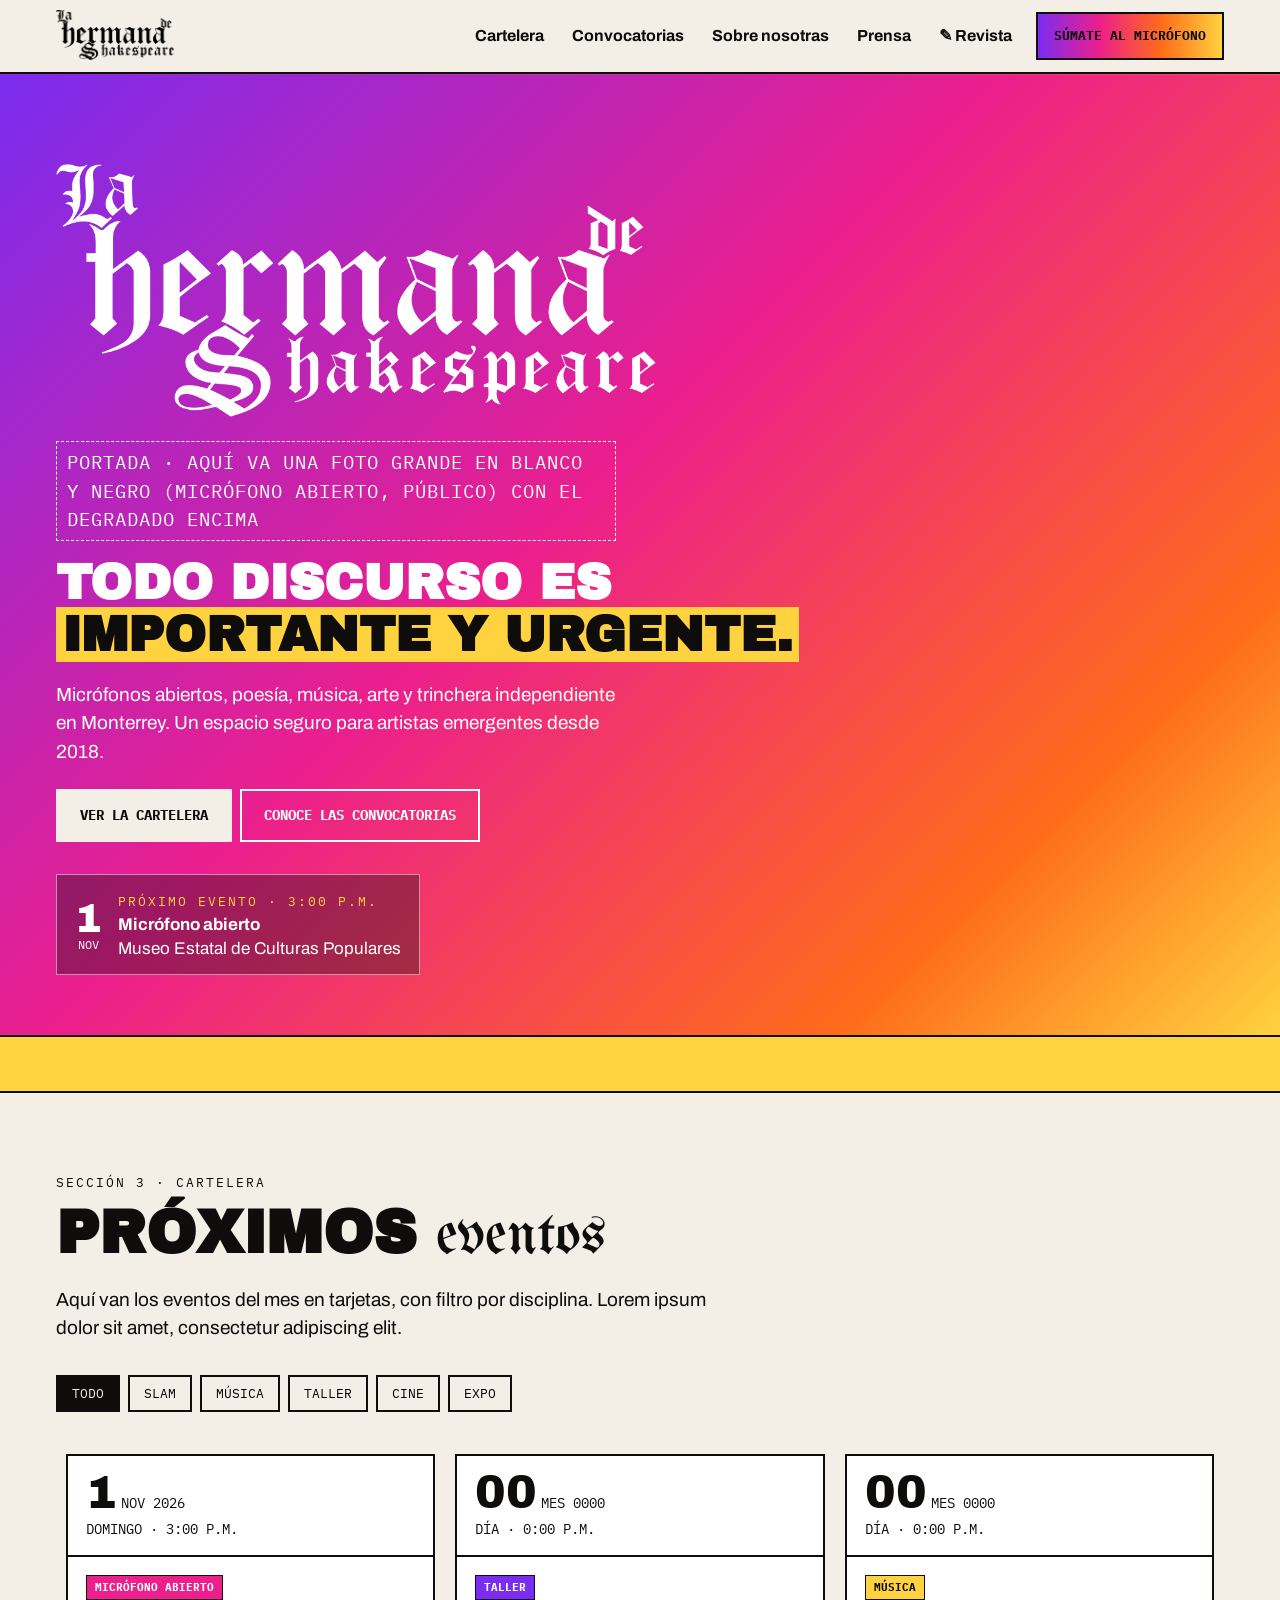
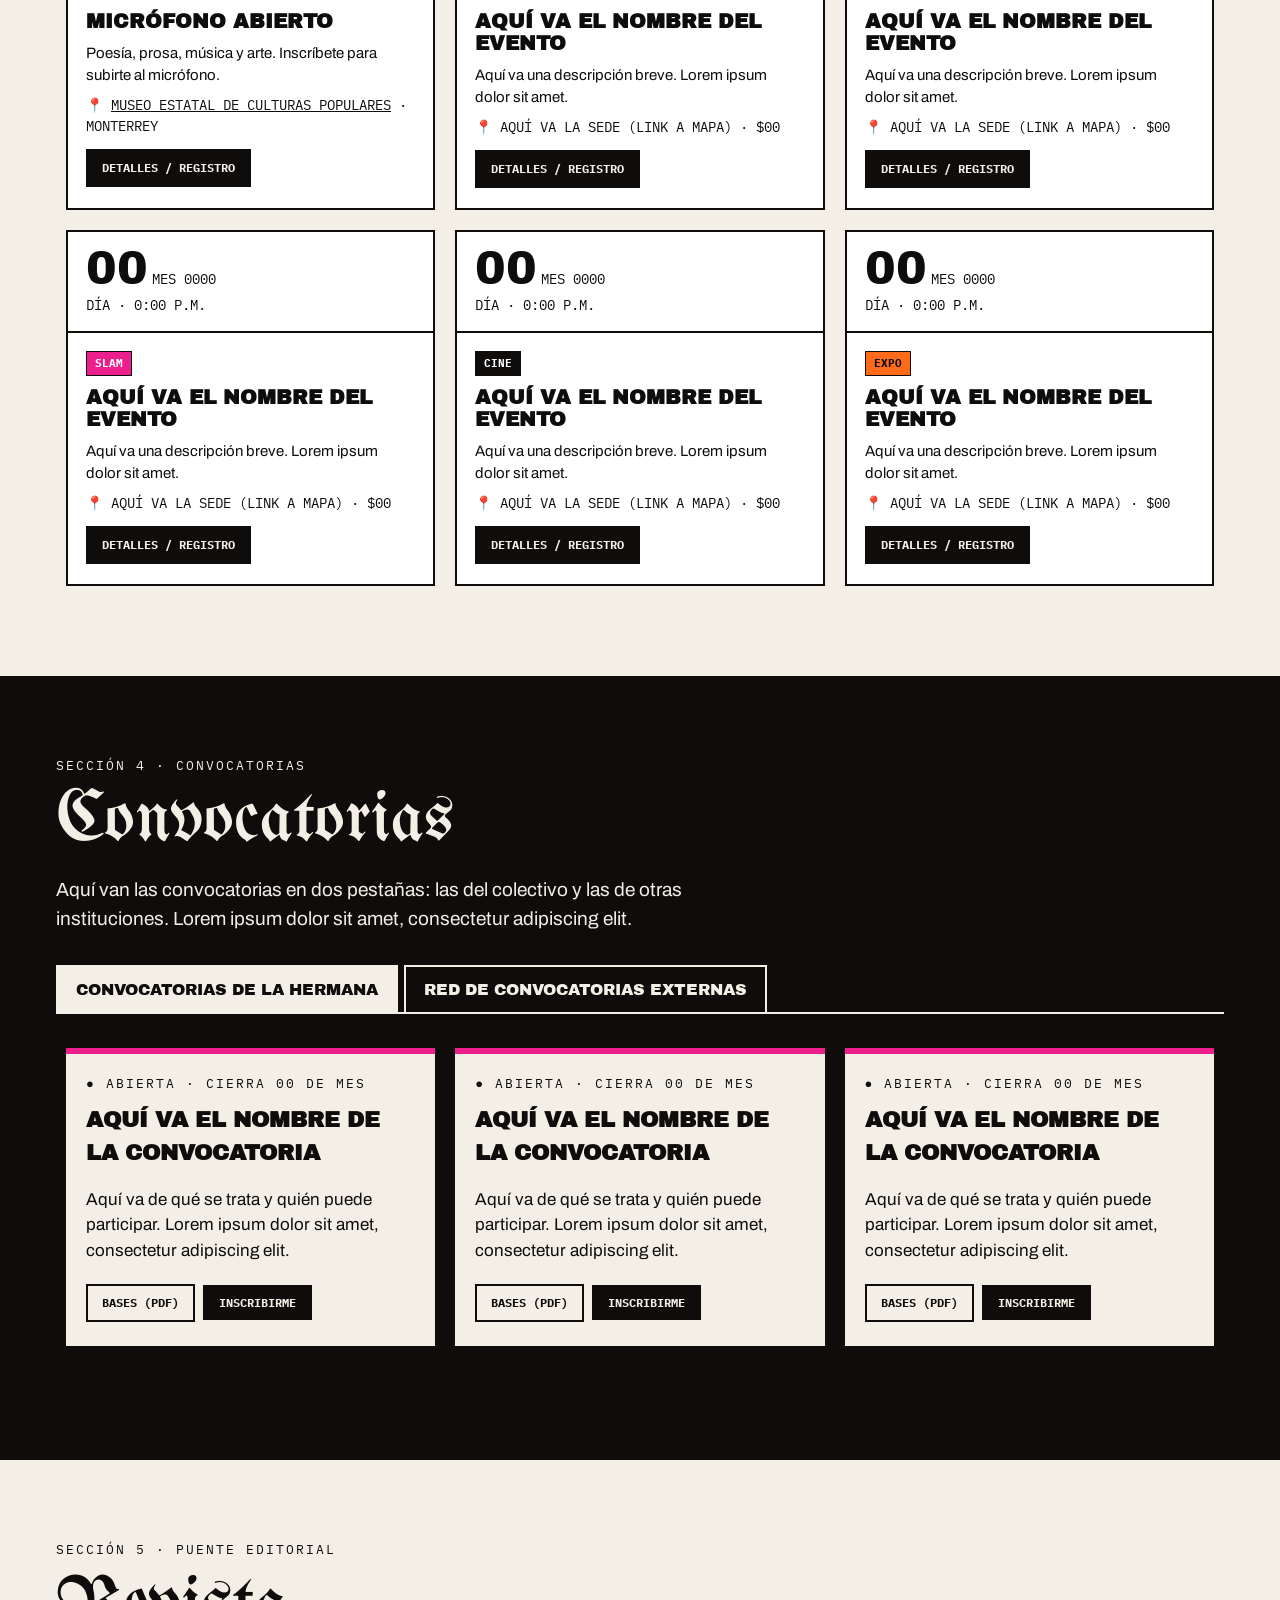
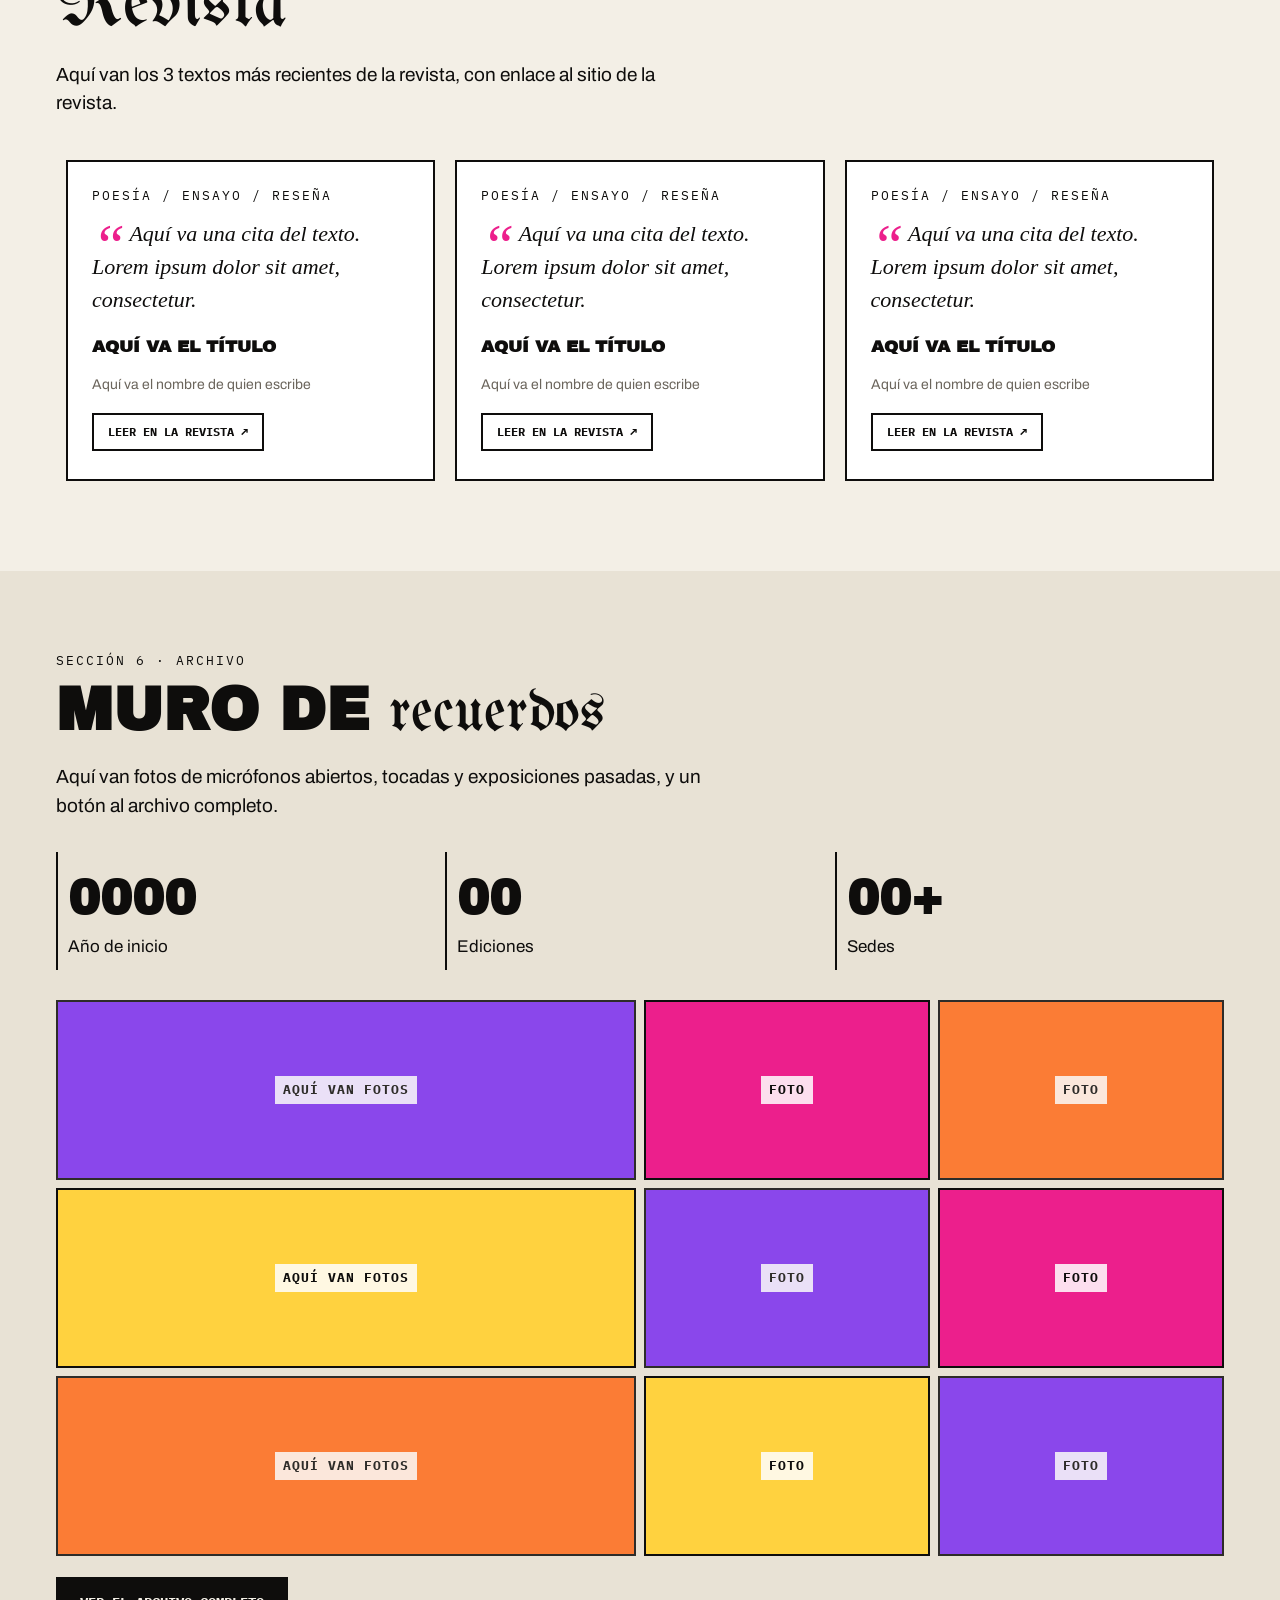
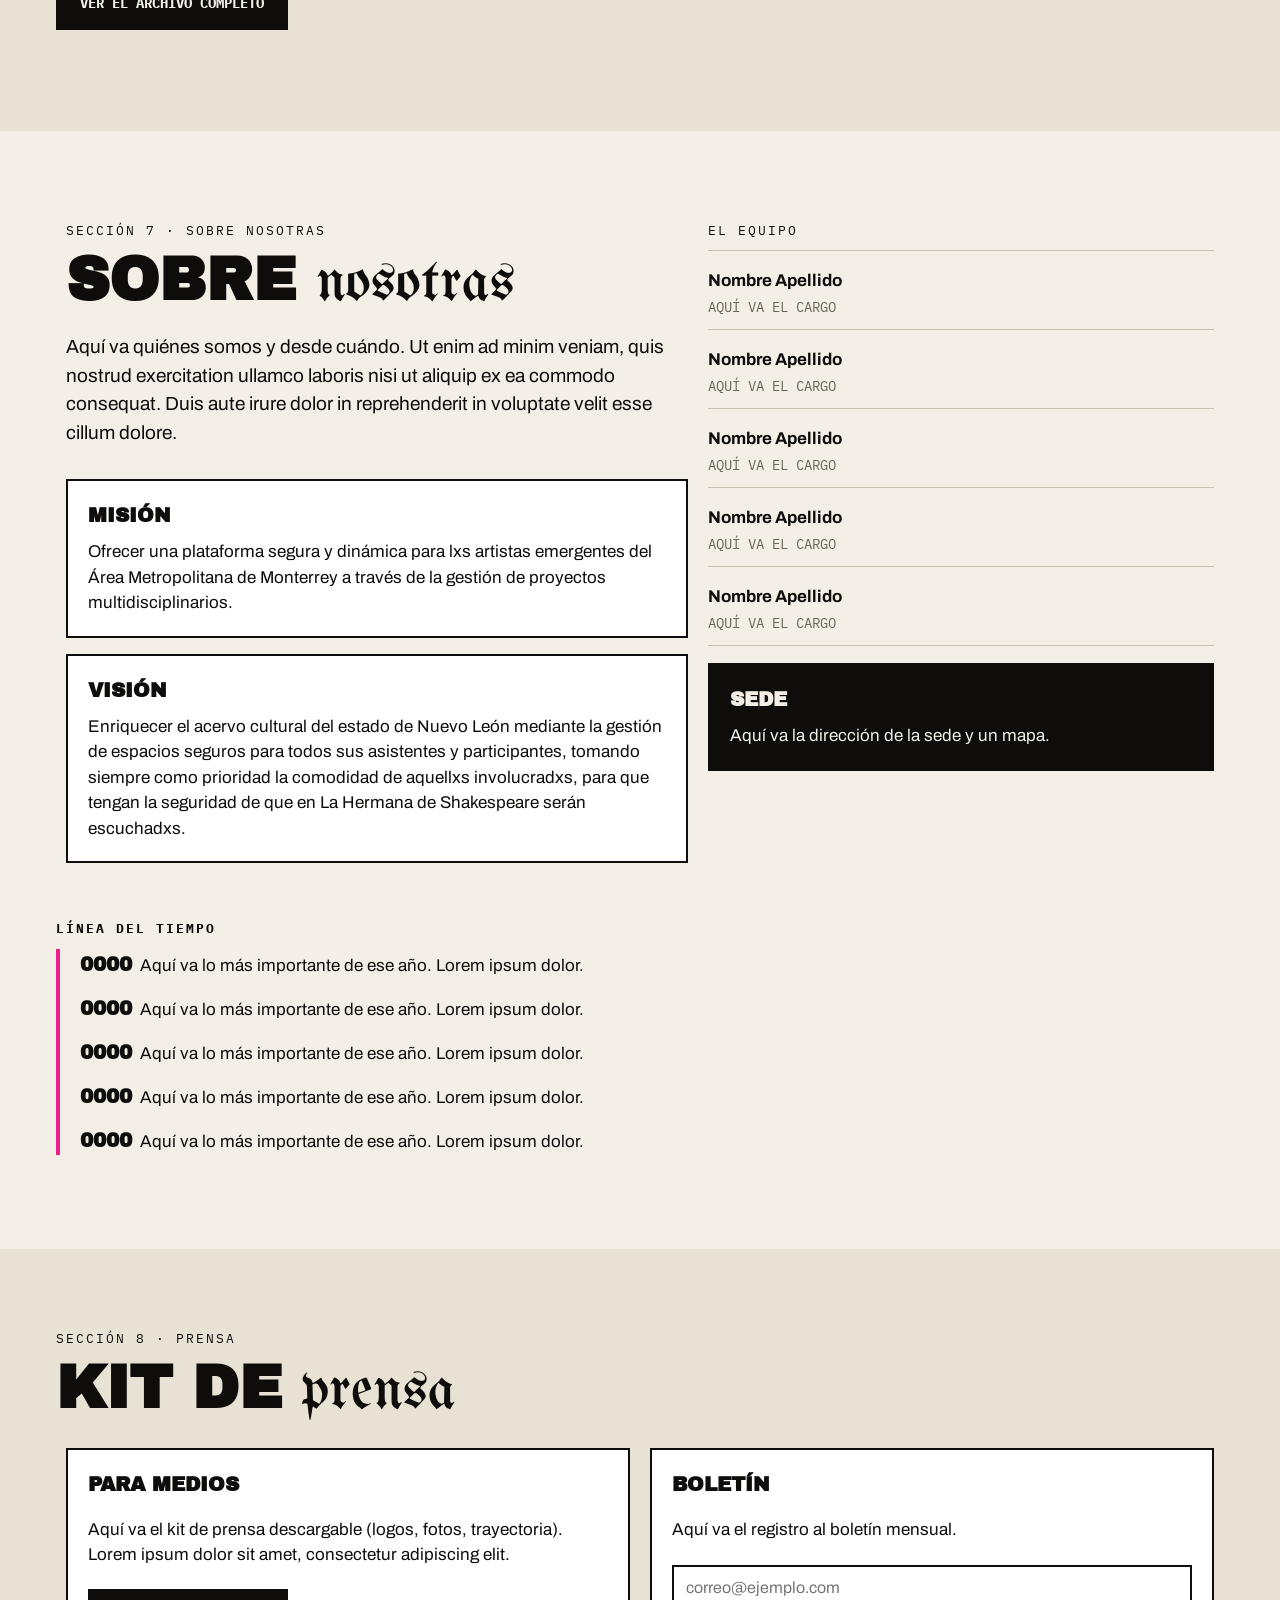
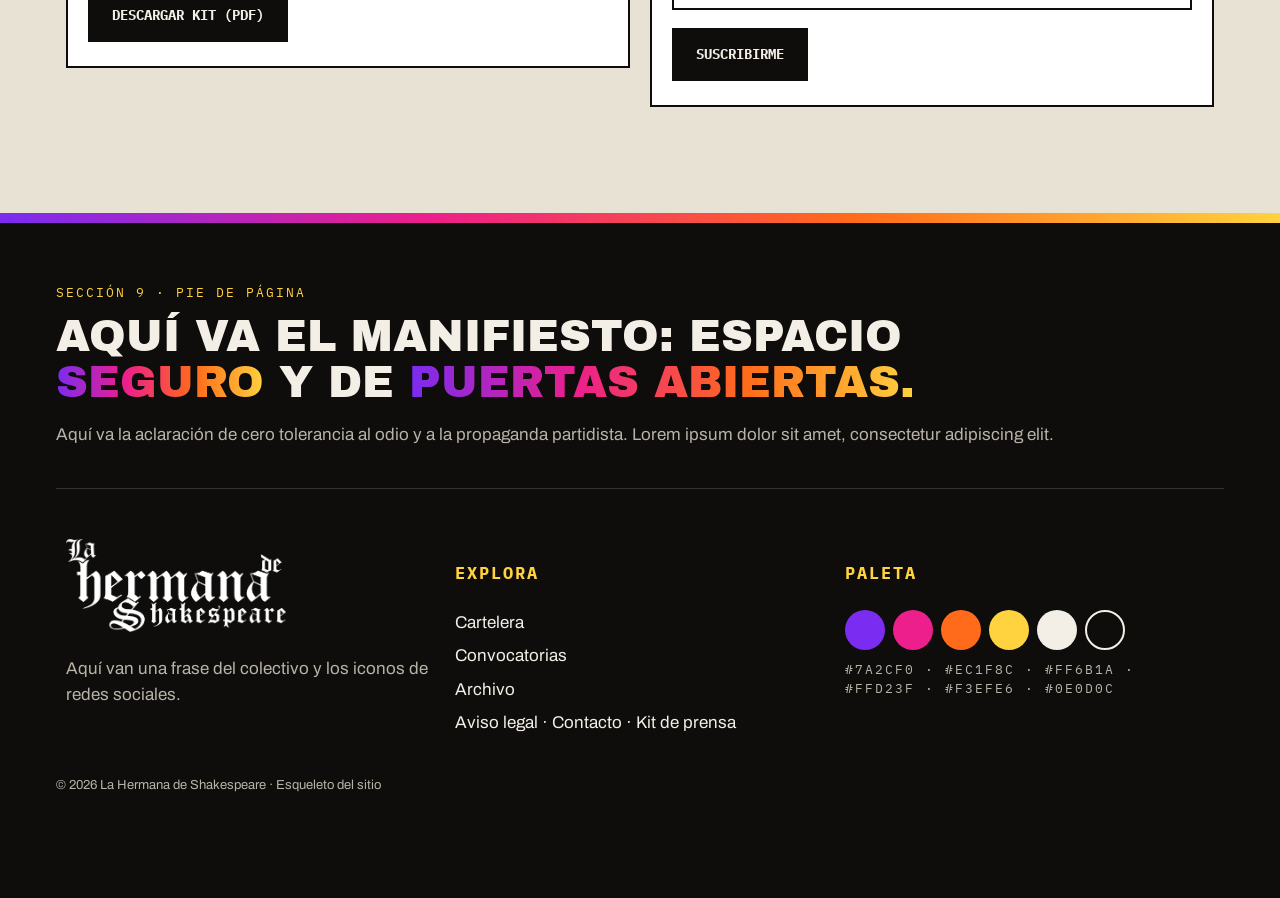
==== commit 4370f295: "Regresa textos reales y agrega el próximo evento Manifiesto, bajada, misión y visión vuelven a su te" ====
--- a/index.html
+++ b/index.html
@@ -34,11 +34,14 @@
   <div class="contenedor">
     <img class="logo-grande" src="img/logo-lhds-blanco.png" alt="La Hermana de Shakespeare">
     <p class="indica">Portada · aquí va una foto grande en blanco y negro (micrófono abierto, público) con el degradado encima</p>
-    <h1>Aquí va el manifiesto <span>en una frase corta.</span></h1>
-    <p>Aquí va una bajada de dos líneas que explique el colectivo. Lorem ipsum dolor sit amet, consectetur adipiscing elit.</p>
+    <h1>Todo discurso es <span>importante y urgente.</span></h1>
+    <p>Micrófonos abiertos, poesía, música, arte y trinchera independiente en Monterrey. Un espacio seguro para artistas emergentes desde 2018.</p>
     <span class="boton boton-claro">Ver la cartelera</span>
     <span class="boton boton-borde">Conoce las convocatorias</span>
-    <p class="indica" style="margin-top:24px">Aquí va un recuadro con el próximo evento</p>
+    <a class="proximo" href="#cartelera">
+      <span class="proximo-fecha">1<small>nov</small></span>
+      <span><span class="etiqueta" style="color:#ffd23f;margin:0">Próximo evento · 3:00 p.m.</span><br><b>Micrófono abierto</b><br>Museo Estatal de Culturas Populares</span>
+    </a>
   </div>
 </div>
 <div class="cinta"><span>Aquí van las disciplinas ✶ Micrófono abierto ✶ Slam ✶ Música ✶ Talleres ✶ Exposiciones ✶</span></div>
@@ -60,12 +63,12 @@
     <div class="row">
       <div class="column filterDiv slam">
         <div class="card">
-          <div class="fecha"><span class="dia">00</span> <span class="mes">mes 0000</span><br><span class="mes">Día · 0:00 p.m.</span></div>
-          <div class="info">
-            <span class="label slam">Slam</span>
-            <h3>Aquí va el nombre del evento</h3>
-            <p>Aquí va una descripción breve. Lorem ipsum dolor sit amet.</p>
-            <p class="mes">&#128205; Aquí va la sede (link a mapa) · $00</p>
+          <div class="fecha"><span class="dia">1</span> <span class="mes">nov 2026</span><br><span class="mes">Domingo · 3:00 p.m.</span></div>
+          <div class="info">
+            <span class="label slam">Micrófono abierto</span>
+            <h3>Micrófono abierto</h3>
+            <p>Poesía, prosa, música y arte. Inscríbete para subirte al micrófono.</p>
+            <p class="mes">&#128205; <a href="https://maps.google.com/?q=Museo+Estatal+de+Culturas+Populares+Monterrey" target="_blank">Museo Estatal de Culturas Populares</a> · Monterrey</p>
             <span class="boton boton-chico">Detalles / Registro</span>
           </div>
         </div>
@@ -249,8 +252,8 @@
         <p class="etiqueta">Sección 7 · Sobre nosotras</p>
         <h2 class="titulo">Sobre <span class="gotica">nosotras</span></h2>
         <p class="intro">Aquí va quiénes somos y desde cuándo. Ut enim ad minim veniam, quis nostrud exercitation ullamco laboris nisi ut aliquip ex ea commodo consequat. Duis aute irure dolor in reprehenderit in voluptate velit esse cillum dolore.</p>
-        <div class="caja"><h3>Misión</h3>Aquí va la misión. Lorem ipsum dolor sit amet, consectetur adipiscing elit.</div>
-        <div class="caja"><h3>Visión</h3>Aquí va la visión. Lorem ipsum dolor sit amet, consectetur adipiscing elit.</div>
+        <div class="caja"><h3>Misión</h3>Ofrecer una plataforma segura y dinámica para lxs artistas emergentes del Área Metropolitana de Monterrey a través de la gestión de proyectos multidisciplinarios.</div>
+        <div class="caja"><h3>Visión</h3>Enriquecer el acervo cultural del estado de Nuevo León mediante la gestión de espacios seguros para todos sus asistentes y participantes, tomando siempre como prioridad la comodidad de aquellxs involucradxs, para que tengan la seguridad de que en La Hermana de Shakespeare serán escuchadxs.</div>
       </div>
       <div class="column col-45 equipo">
         <p class="etiqueta">El equipo</p>
--- a/css/esqueleto.css
+++ b/css/esqueleto.css
@@ -103,3 +103,37 @@
   color: #0e0d0c;
   padding: 4px 8px;
 }
+
+/* Recuadro del próximo evento en la portada */
+.proximo {
+  display: flex;
+  width: fit-content;
+  max-width: 100%;
+  gap: 16px;
+  align-items: center;
+  margin-top: 28px;
+  padding: 14px 18px;
+  border: 1px solid rgba(255, 255, 255, 0.5);
+  background-color: rgba(14, 13, 12, 0.35);
+  color: white;
+  text-decoration: none;
+  line-height: 1.4;
+}
+
+.proximo:hover {
+  border-color: #ffd23f;
+}
+
+.proximo-fecha {
+  font-family: "Archivo Black", Arial, sans-serif;
+  font-size: 40px;
+  line-height: 1;
+  text-align: center;
+}
+
+.proximo-fecha small {
+  display: block;
+  font-family: "IBM Plex Mono", "Courier New", monospace;
+  font-size: 12px;
+  text-transform: uppercase;
+}
